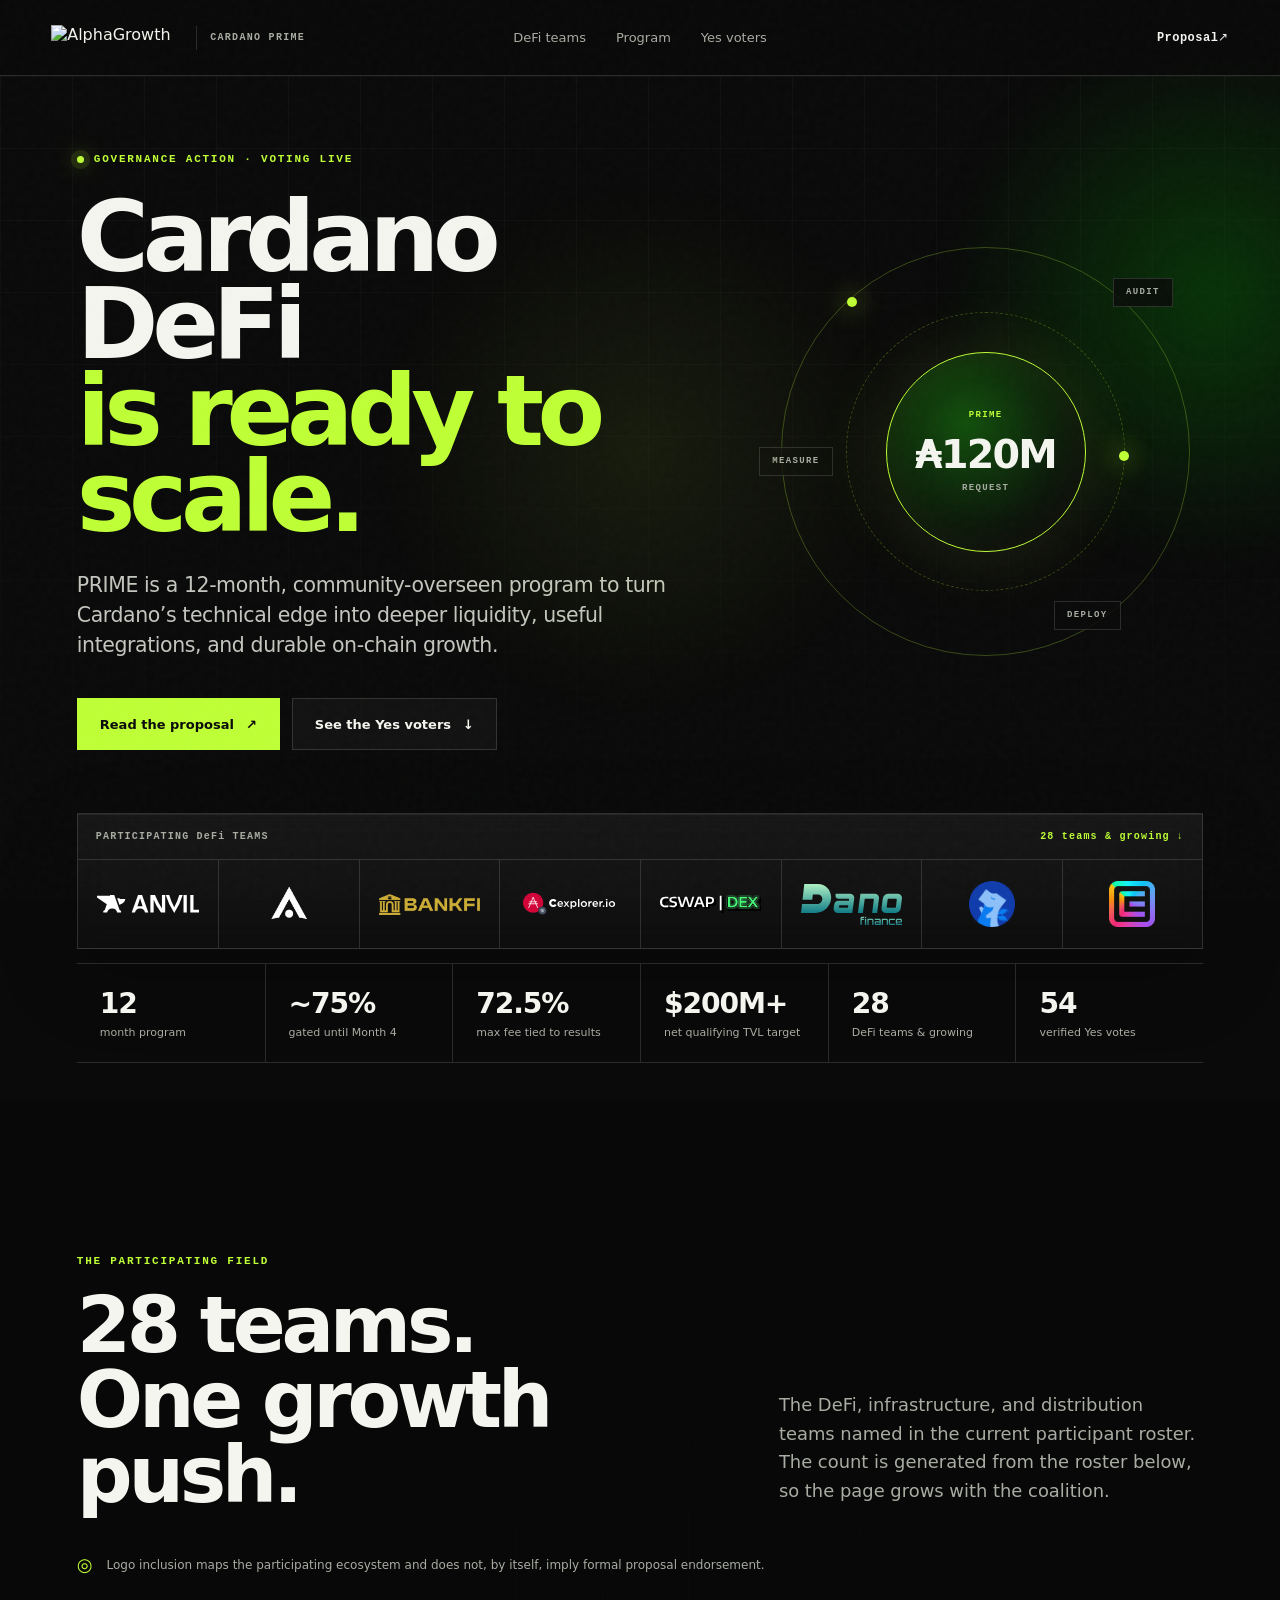
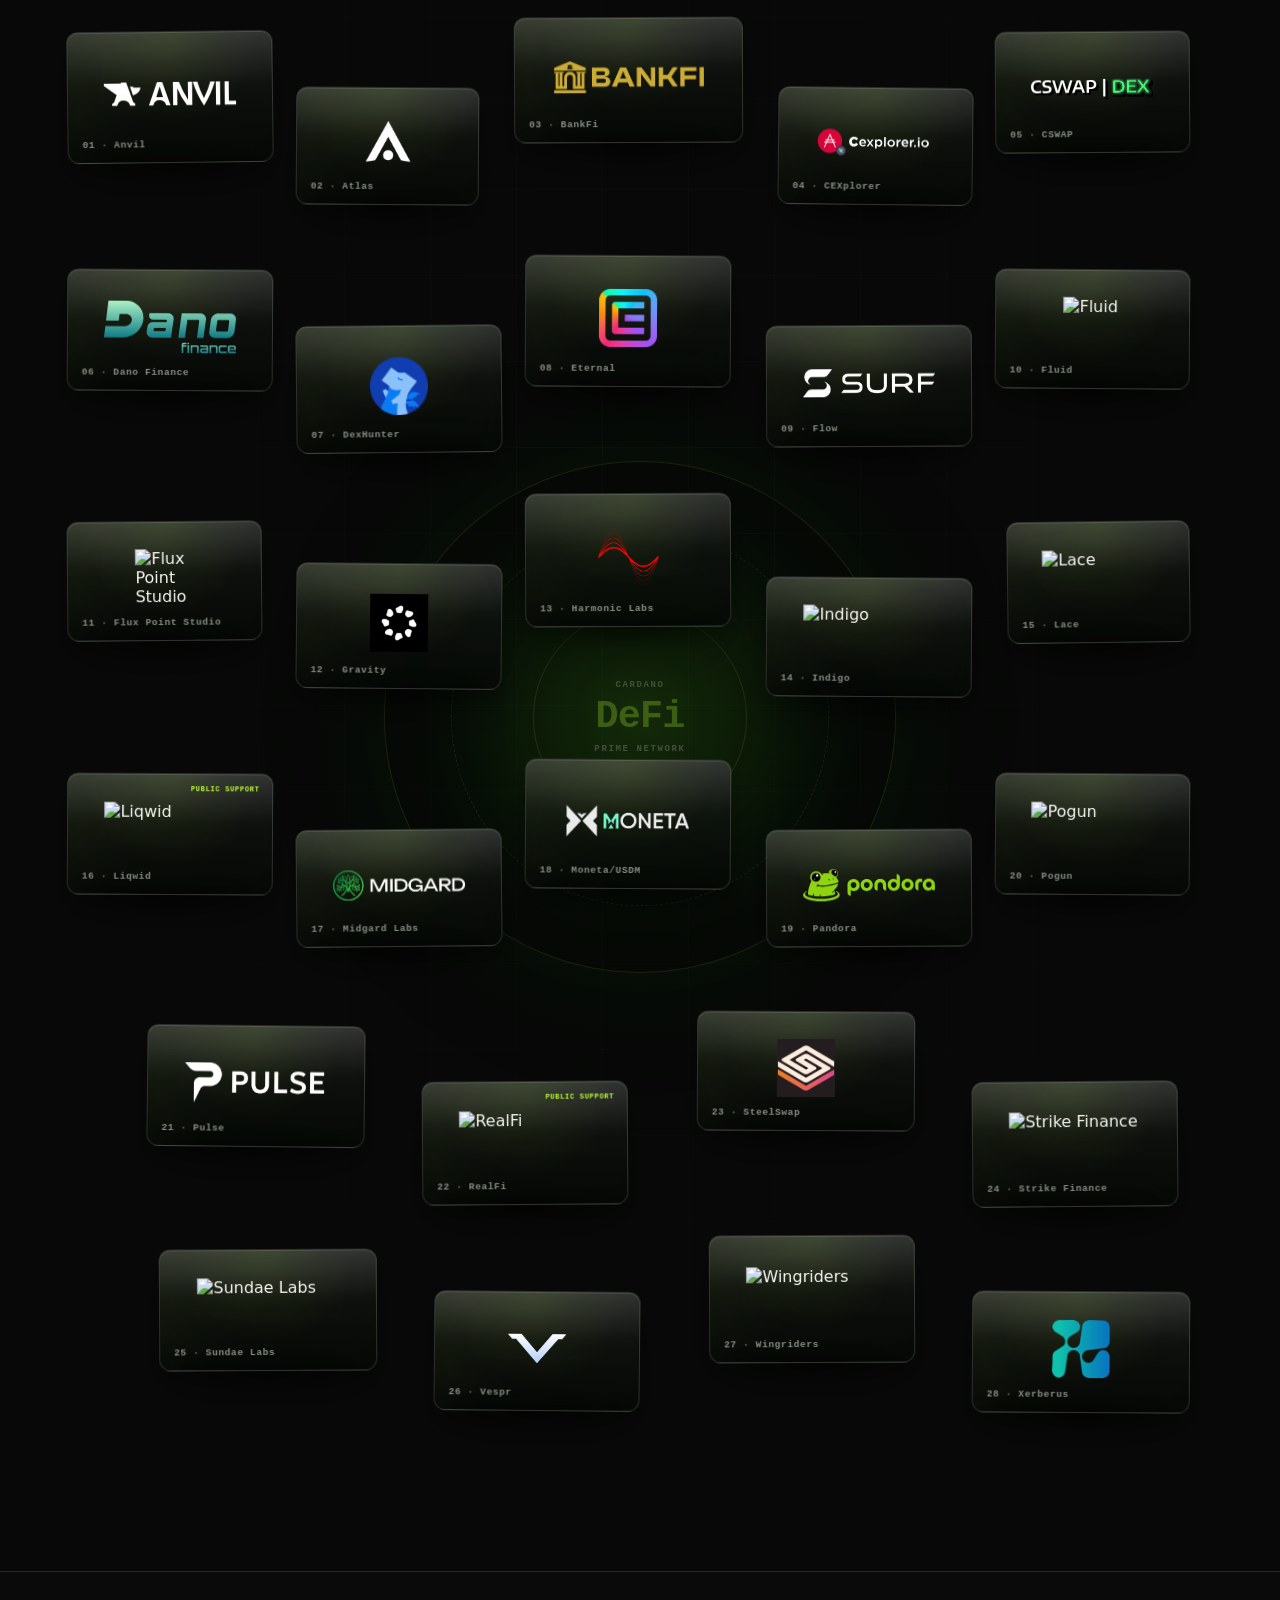
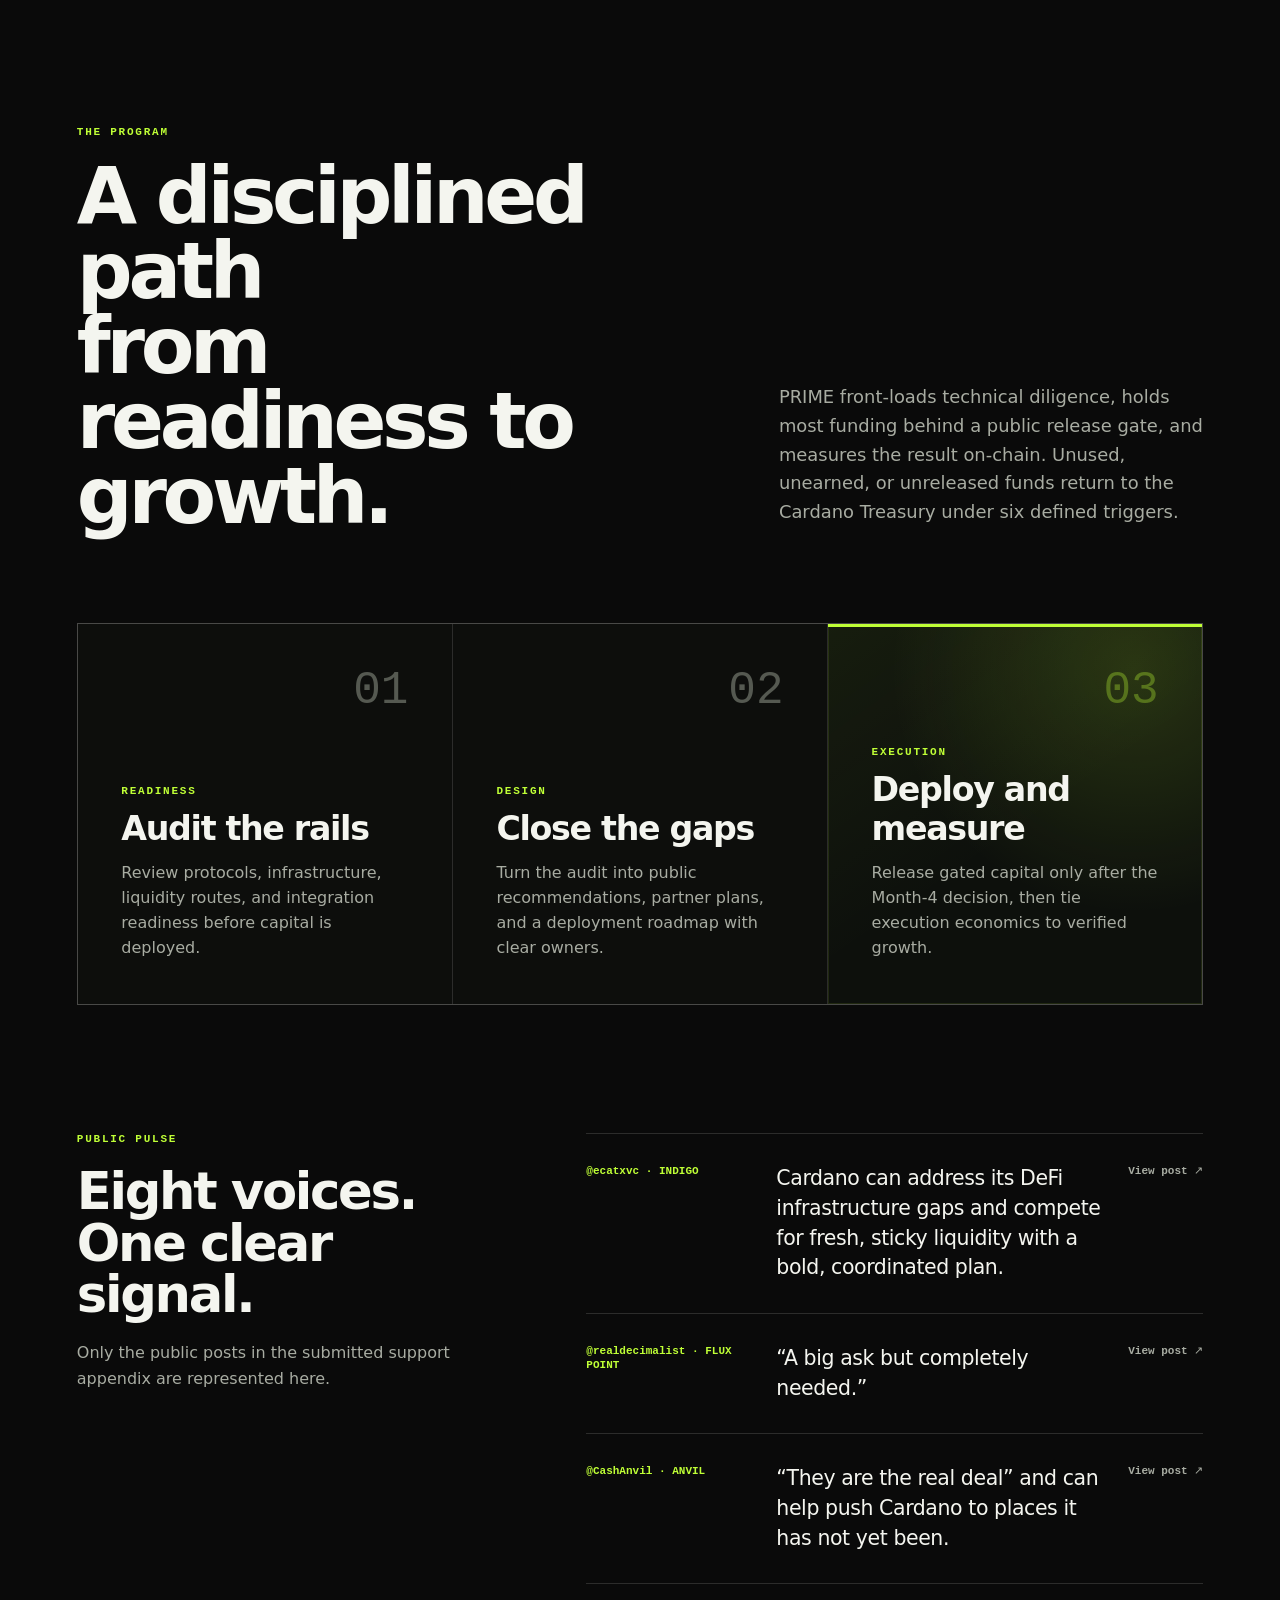
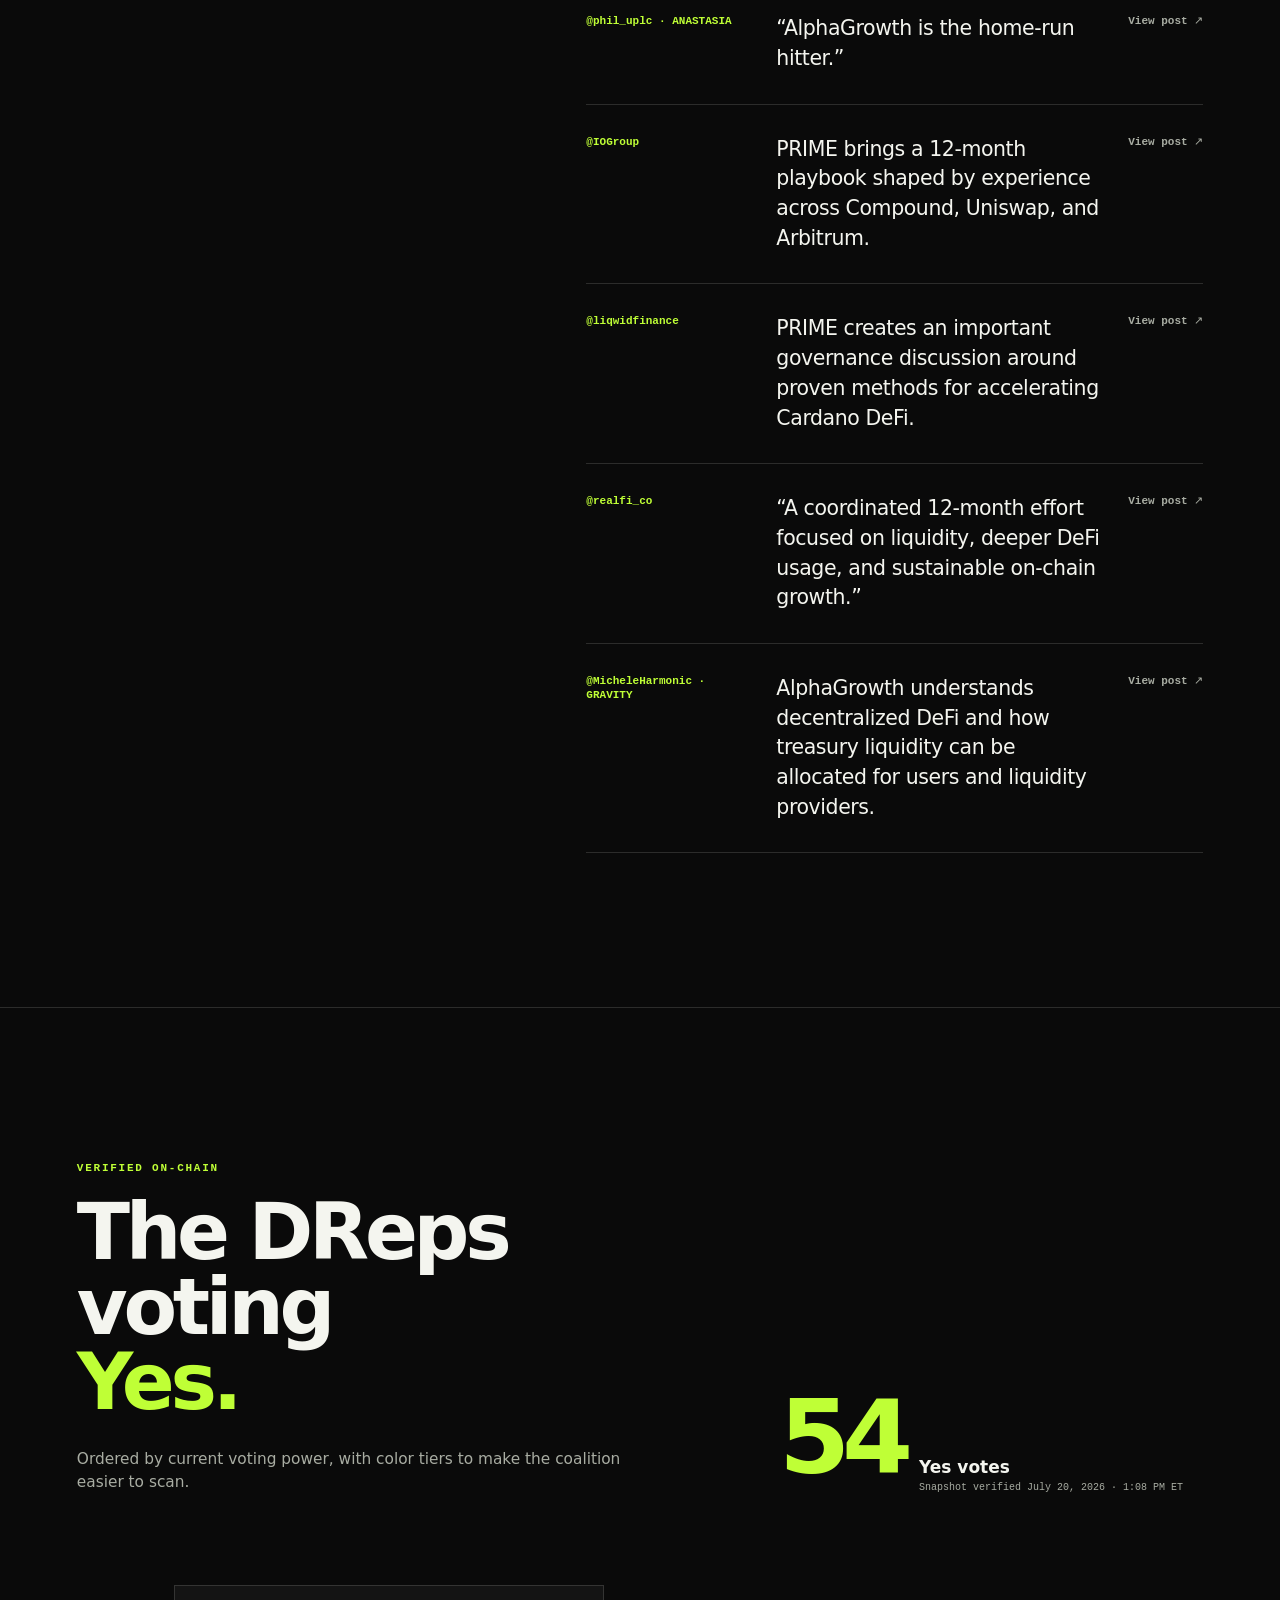
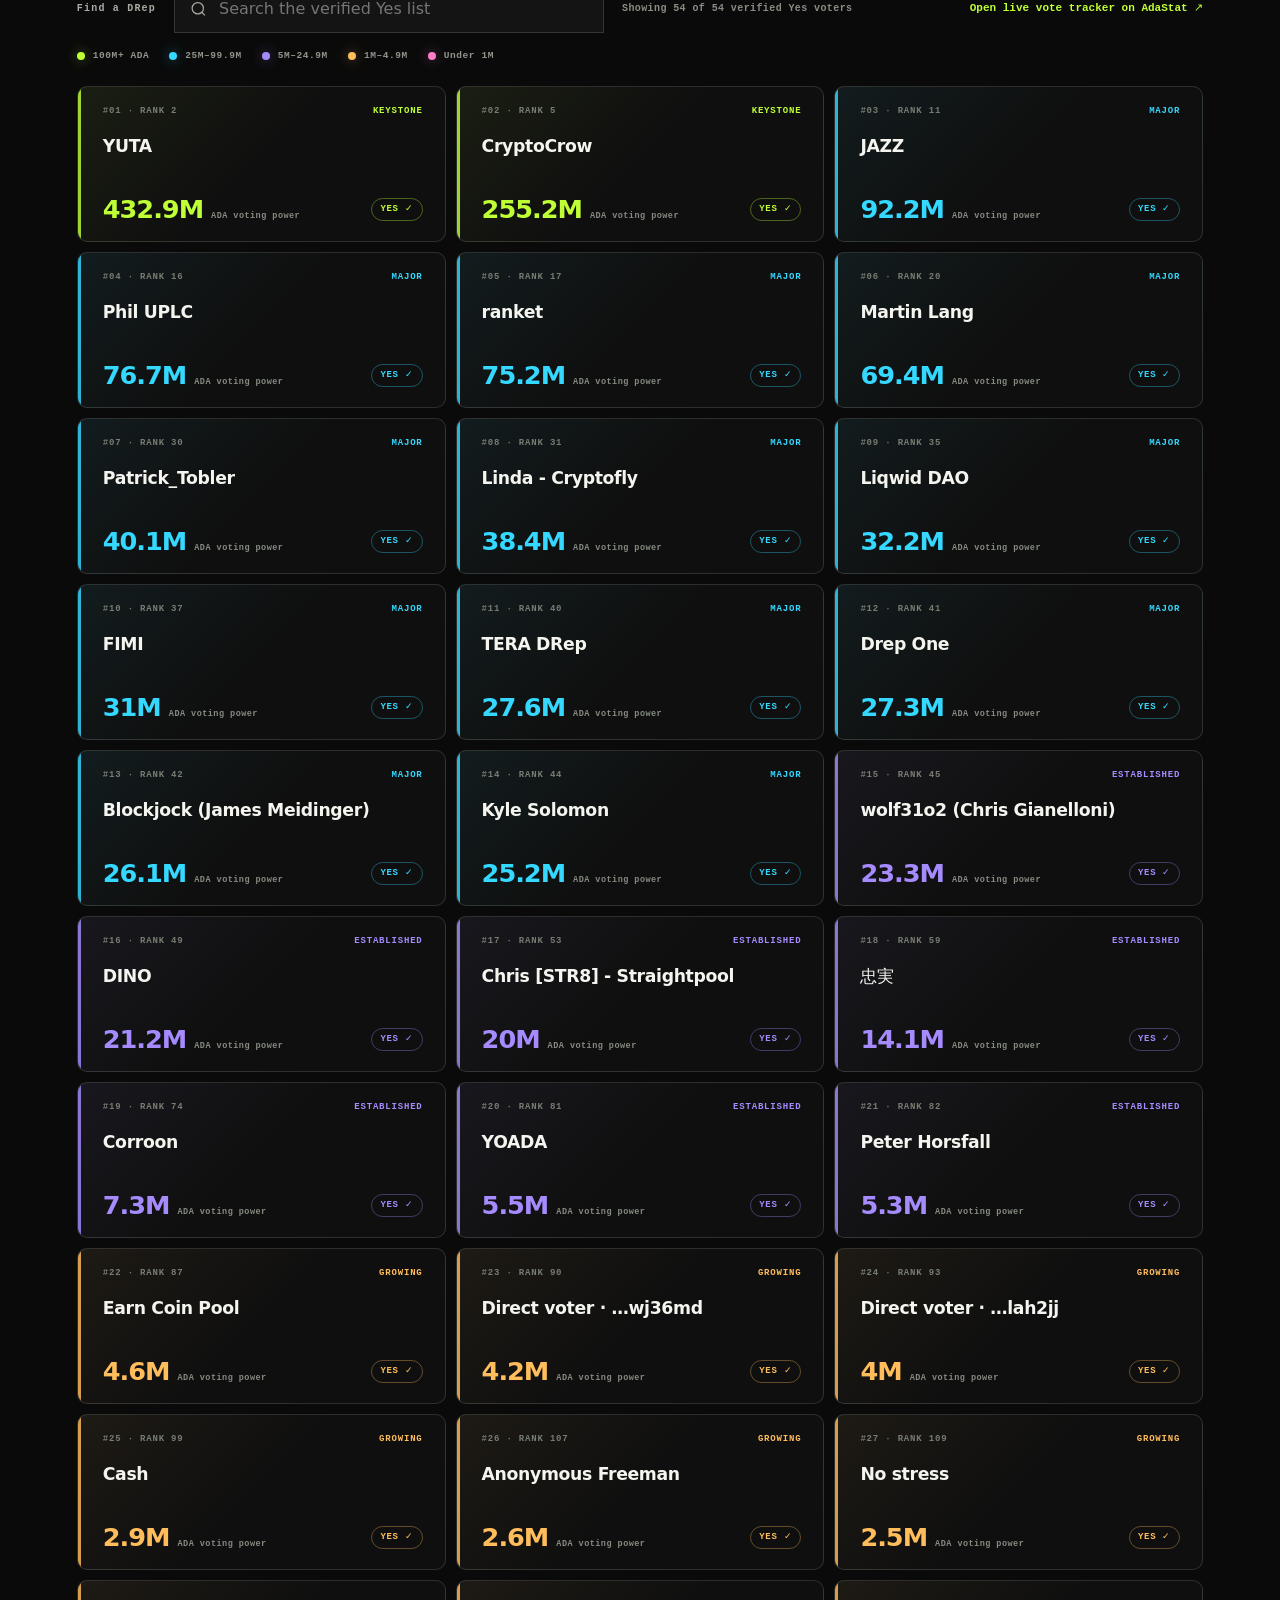
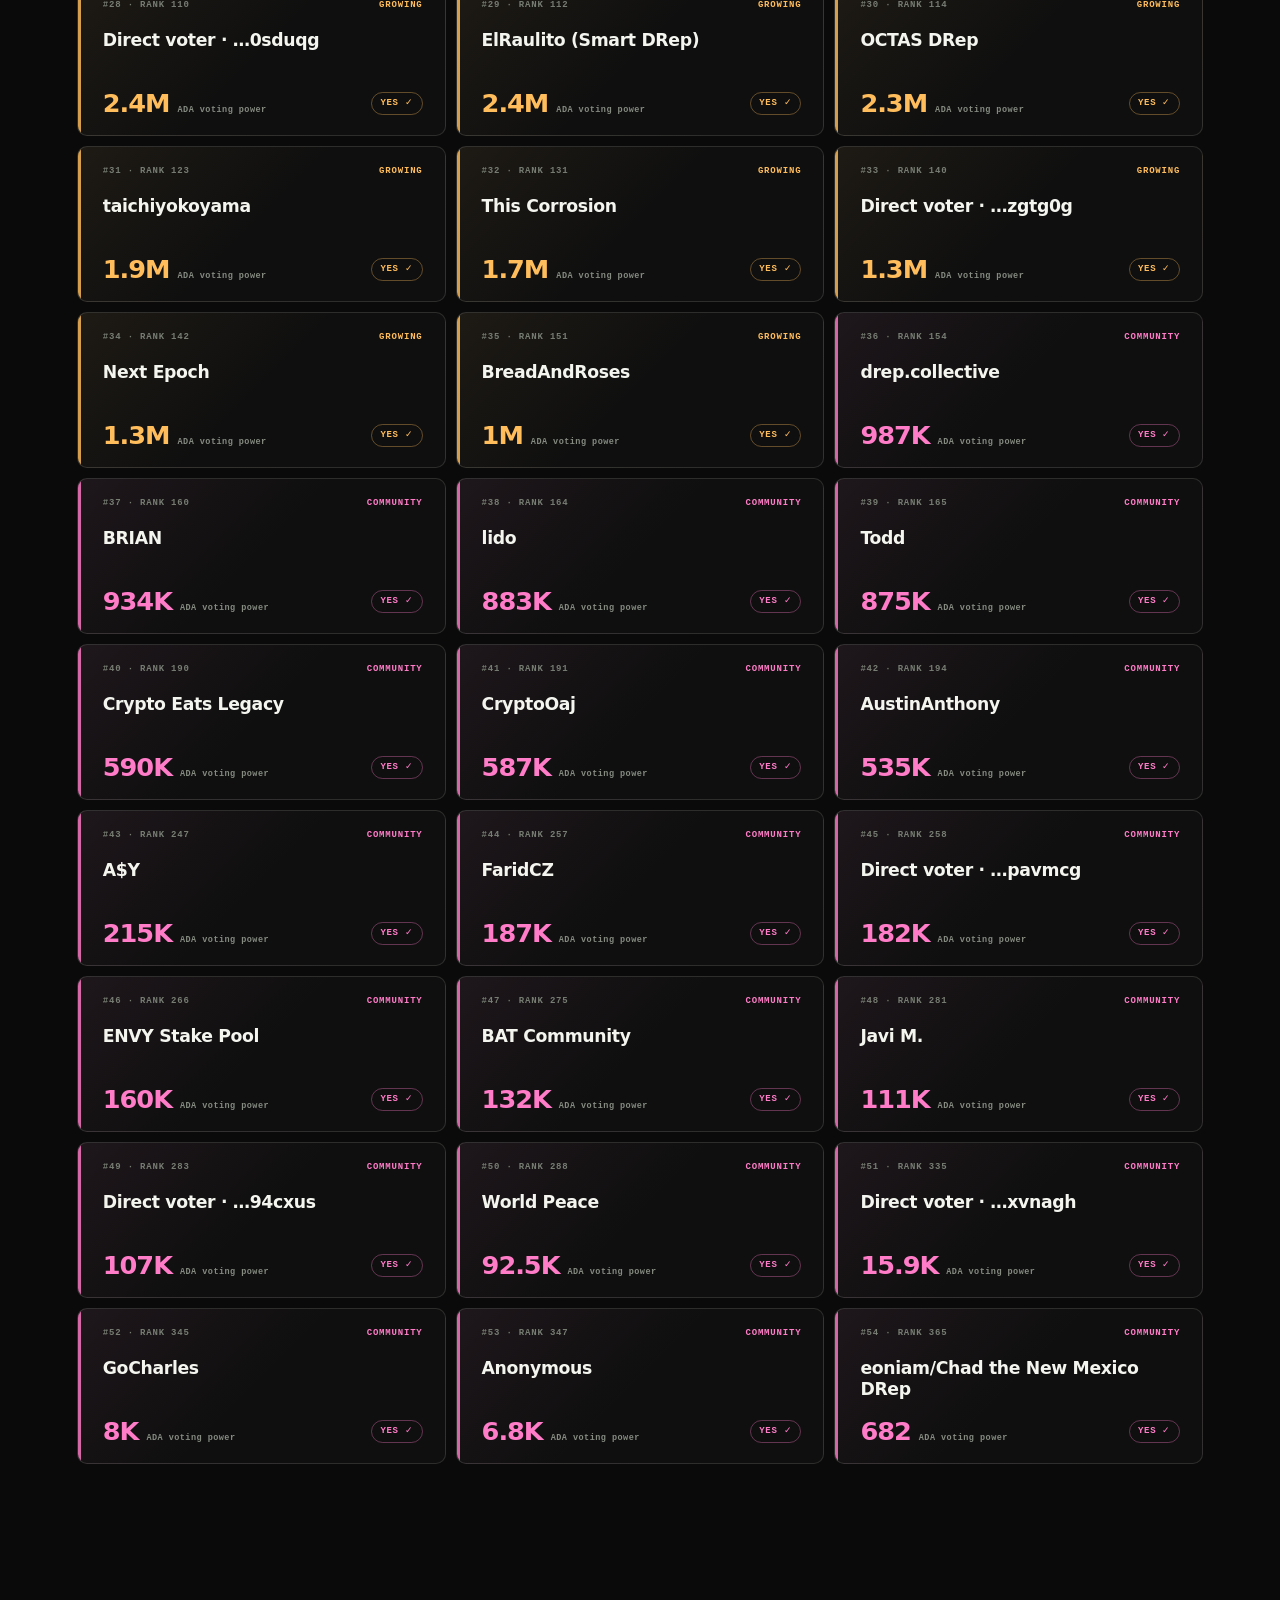
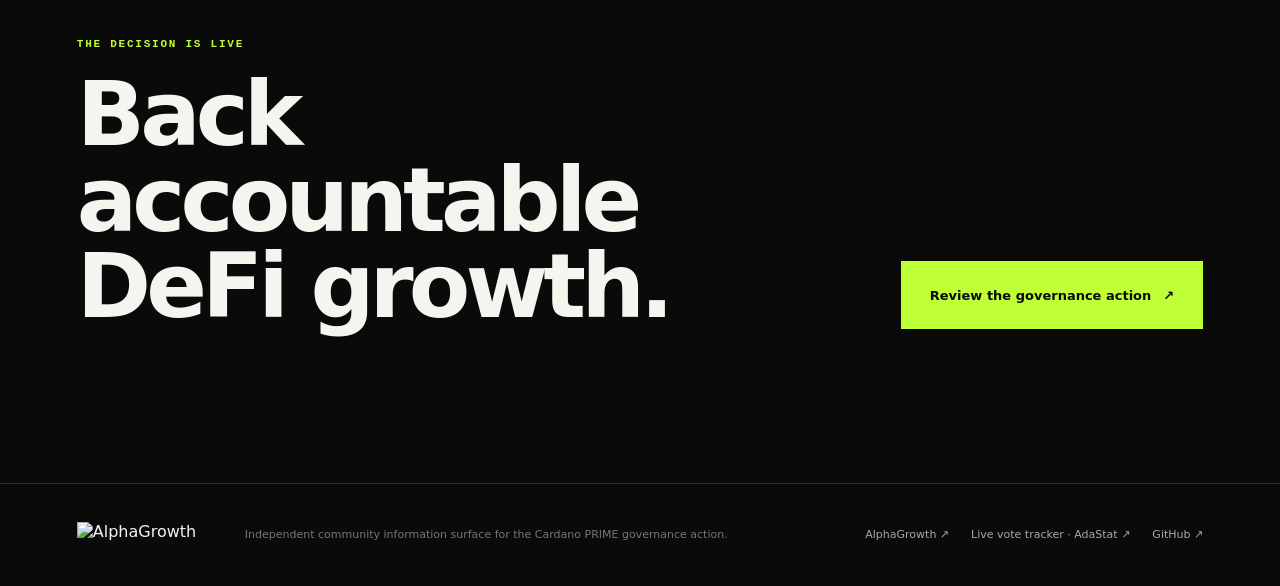
==== index.html @ 9b8a2f21 "Point live vote links to public AdaStat tracker" ====
<!doctype html>
<html lang="en">
  <head>
    <meta charset="UTF-8" />
    <meta name="viewport" content="width=device-width, initial-scale=1.0" />
    <meta name="theme-color" content="#0a0a0a" />
    <meta
      name="description"
      content="AlphaGrowth Cardano PRIME: a 12-month, community-overseen program for sustainable DeFi growth on Cardano."
    />
    <meta property="og:title" content="AlphaGrowth × Cardano PRIME" />
    <meta
      property="og:description"
      content="The proposal, the Cardano DeFi landscape, and every verified DRep Yes vote in one place."
    />
    <meta property="og:type" content="website" />
    <link rel="icon" href="assets/brand/alphagrowth-logo.svg" type="image/svg+xml" />
    <link rel="stylesheet" href="styles.css" />
    <title>AlphaGrowth × Cardano PRIME</title>
  </head>
  <body>
    <a class="skip-link" href="#main">Skip to content</a>
    <div class="noise" aria-hidden="true"></div>
    <div class="cursor-halo" aria-hidden="true"></div>
    <div class="cursor-dot" aria-hidden="true"></div>

    <header class="site-header">
      <a class="brand" href="#top" aria-label="AlphaGrowth Cardano PRIME home">
        <img src="assets/brand/alphagrowth-logo.svg" alt="AlphaGrowth" />
        <span class="brand-divider" aria-hidden="true"></span>
        <span class="brand-program">CARDANO PRIME</span>
      </a>
      <nav aria-label="Primary navigation">
        <a href="#ecosystem">DeFi teams</a>
        <a href="#program">Program</a>
        <a href="#supporters">Yes voters</a>
      </nav>
      <a
        class="header-action"
        href="https://app.cgov.io/governance/529dccaadaa000746c22f1682574cb3f436eeba4d19710b90791a54226dc96d7%3A0"
        target="_blank"
        rel="noreferrer"
      >Proposal <span aria-hidden="true">↗</span></a>
    </header>

    <main id="main">
      <section class="hero" id="top">
        <div class="hero-grid" aria-hidden="true"></div>
        <div class="hero-copy reveal">
          <div class="eyebrow"><span class="live-dot"></span> GOVERNANCE ACTION · VOTING LIVE</div>
          <h1>Cardano DeFi<br /><span>is ready to scale.</span></h1>
          <p class="hero-lede">
            PRIME is a 12-month, community-overseen program to turn Cardano’s technical edge into deeper liquidity,
            useful integrations, and durable on-chain growth.
          </p>
          <div class="hero-actions">
            <a
              class="button button-primary"
              href="https://app.cgov.io/governance/529dccaadaa000746c22f1682574cb3f436eeba4d19710b90791a54226dc96d7%3A0"
              target="_blank"
              rel="noreferrer"
            >Read the proposal <span aria-hidden="true">↗</span></a>
            <a class="button button-ghost" href="#supporters">See the Yes voters <span aria-hidden="true">↓</span></a>
          </div>
        </div>

        <div class="hero-orbit" aria-hidden="true">
          <div class="orbit orbit-one"></div>
          <div class="orbit orbit-two"></div>
          <div class="orbit-core">
            <span>PRIME</span>
            <strong>₳120M</strong>
            <small>REQUEST</small>
          </div>
          <div class="orbit-tag tag-one">AUDIT</div>
          <div class="orbit-tag tag-two">DEPLOY</div>
          <div class="orbit-tag tag-three">MEASURE</div>
        </div>

        <div class="hero-team-rail reveal" aria-label="Participating Cardano DeFi teams">
          <div class="hero-team-rail__heading">
            <span>PARTICIPATING DeFi TEAMS</span>
            <a href="#ecosystem"><strong id="heroTeamCount">27</strong> teams &amp; growing <span aria-hidden="true">↓</span></a>
          </div>
          <div class="hero-team-rail__logos" id="heroTeamRail"></div>
        </div>

        <div class="metric-strip reveal" aria-label="Proposal key figures">
          <div><strong>12</strong><span>month program</span></div>
          <div><strong>~75%</strong><span>gated until Month 4</span></div>
          <div><strong>72.5%</strong><span>max fee tied to results</span></div>
          <div><strong>$200M+</strong><span>net qualifying TVL target</span></div>
          <div><strong id="heroTeamMetric">27</strong><span>DeFi teams &amp; growing</span></div>
          <div><strong id="heroYesCount">54</strong><span>verified Yes votes</span></div>
        </div>
      </section>

      <section class="ecosystem" id="ecosystem">
        <div class="section-shell">
          <div class="section-intro reveal">
            <div>
              <p class="kicker">THE PARTICIPATING FIELD</p>
              <h2><span id="ecosystemTeamCount">27</span> teams.<br />One growth push.</h2>
            </div>
            <p>
              The DeFi, infrastructure, and distribution teams named in the current participant roster. The count is
              generated from the roster below, so the page grows with the coalition.
            </p>
          </div>
          <div class="ecosystem-note reveal">
            <span aria-hidden="true">◎</span>
            <p>Logo inclusion maps the participating ecosystem and does not, by itself, imply formal proposal endorsement.</p>
          </div>
          <div class="logo-field" id="logoField" aria-label="Participating Cardano DeFi teams"></div>
        </div>
      </section>

      <section class="program section-shell" id="program">
        <div class="section-intro reveal">
          <div>
            <p class="kicker">THE PROGRAM</p>
            <h2>A disciplined path<br />from readiness to growth.</h2>
          </div>
          <p>
            PRIME front-loads technical diligence, holds most funding behind a public release gate, and measures the
            result on-chain. Unused, unearned, or unreleased funds return to the Cardano Treasury under six defined triggers.
          </p>
        </div>

        <div class="phase-grid">
          <article class="phase-card reveal">
            <span class="phase-number">01</span>
            <div>
              <p class="phase-label">READINESS</p>
              <h3>Audit the rails</h3>
              <p>Review protocols, infrastructure, liquidity routes, and integration readiness before capital is deployed.</p>
            </div>
          </article>
          <article class="phase-card reveal">
            <span class="phase-number">02</span>
            <div>
              <p class="phase-label">DESIGN</p>
              <h3>Close the gaps</h3>
              <p>Turn the audit into public recommendations, partner plans, and a deployment roadmap with clear owners.</p>
            </div>
          </article>
          <article class="phase-card phase-card-accent reveal">
            <span class="phase-number">03</span>
            <div>
              <p class="phase-label">EXECUTION</p>
              <h3>Deploy and measure</h3>
              <p>Release gated capital only after the Month-4 decision, then tie execution economics to verified growth.</p>
            </div>
          </article>
        </div>

        <div class="public-pulse reveal">
          <div class="pulse-heading">
            <p class="kicker">PUBLIC PULSE</p>
            <h3>Eight voices.<br />One clear signal.</h3>
            <p>Only the public posts in the submitted support appendix are represented here.</p>
          </div>
          <div class="pulse-list">
            <a href="https://x.com/ecatxvc/status/2076722011754377501" target="_blank" rel="noreferrer">
              <span class="pulse-account">@ecatxvc · INDIGO</span>
              <p>Cardano can address its DeFi infrastructure gaps and compete for fresh, sticky liquidity with a bold, coordinated plan.</p>
              <span class="pulse-link">View post ↗</span>
            </a>
            <a href="https://x.com/realdecimalist/status/2075360913784492316" target="_blank" rel="noreferrer">
              <span class="pulse-account">@realdecimalist · FLUX POINT</span>
              <p>“A big ask but completely needed.”</p>
              <span class="pulse-link">View post ↗</span>
            </a>
            <a href="https://x.com/CashAnvil/status/2075288327461228995" target="_blank" rel="noreferrer">
              <span class="pulse-account">@CashAnvil · ANVIL</span>
              <p>“They are the real deal” and can help push Cardano to places it has not yet been.</p>
              <span class="pulse-link">View post ↗</span>
            </a>
            <a href="https://x.com/phil_uplc/status/2068021257434542489" target="_blank" rel="noreferrer">
              <span class="pulse-account">@phil_uplc · ANASTASIA</span>
              <p>“AlphaGrowth is the home-run hitter.”</p>
              <span class="pulse-link">View post ↗</span>
            </a>
            <a href="https://x.com/IOGroup/status/2069329298985537838" target="_blank" rel="noreferrer">
              <span class="pulse-account">@IOGroup</span>
              <p>PRIME brings a 12-month playbook shaped by experience across Compound, Uniswap, and Arbitrum.</p>
              <span class="pulse-link">View post ↗</span>
            </a>
            <a href="https://x.com/liqwidfinance/status/2078203030390874165" target="_blank" rel="noreferrer">
              <span class="pulse-account">@liqwidfinance</span>
              <p>PRIME creates an important governance discussion around proven methods for accelerating Cardano DeFi.</p>
              <span class="pulse-link">View post ↗</span>
            </a>
            <a href="https://x.com/realfi_co/status/2079130776998715847" target="_blank" rel="noreferrer">
              <span class="pulse-account">@realfi_co</span>
              <p>“A coordinated 12-month effort focused on liquidity, deeper DeFi usage, and sustainable on-chain growth.”</p>
              <span class="pulse-link">View post ↗</span>
            </a>
            <a href="https://x.com/MicheleHarmonic/status/2075309296166818019" target="_blank" rel="noreferrer">
              <span class="pulse-account">@MicheleHarmonic · GRAVITY</span>
              <p>AlphaGrowth understands decentralized DeFi and how treasury liquidity can be allocated for users and liquidity providers.</p>
              <span class="pulse-link">View post ↗</span>
            </a>
          </div>
        </div>
      </section>

      <section class="supporters section-shell" id="supporters">
        <div class="section-intro reveal">
          <div>
            <p class="kicker">VERIFIED ON-CHAIN</p>
            <h2>The DReps voting<br /><em>Yes.</em></h2>
            <p class="supporters-deck">Ordered by current voting power, with color tiers to make the coalition easier to scan.</p>
          </div>
          <div class="vote-summary">
            <strong id="supporterCount">54</strong>
            <span>Yes votes</span>
            <small>Snapshot verified July 20, 2026 · 1:08 PM ET</small>
          </div>
        </div>

        <div class="supporter-tools reveal">
          <label for="drepSearch">Find a DRep</label>
          <div class="search-wrap">
            <svg viewBox="0 0 24 24" aria-hidden="true"><path d="m21 21-4.35-4.35m2.35-5.65a8 8 0 1 1-16 0 8 8 0 0 1 16 0Z" /></svg>
            <input id="drepSearch" type="search" autocomplete="off" placeholder="Search the verified Yes list" />
          </div>
          <span class="results-count" id="drepResultCount" aria-live="polite">Showing 54 of 54 verified Yes voters</span>
          <a
            href="https://adastat.net/governances/529dccaadaa000746c22f1682574cb3f436eeba4d19710b90791a54226dc96d700"
            target="_blank"
            rel="noreferrer"
          >Open live vote tracker on AdaStat ↗</a>
        </div>

        <div class="power-legend reveal" aria-label="Voting power color tiers">
          <span><i data-tier="keystone"></i>100M+ ADA</span>
          <span><i data-tier="major"></i>25M–99.9M</span>
          <span><i data-tier="established"></i>5M–24.9M</span>
          <span><i data-tier="growing"></i>1M–4.9M</span>
          <span><i data-tier="community"></i>Under 1M</span>
        </div>

        <div class="drep-grid" id="drepGrid"></div>
        <p class="empty-state" id="emptyState" hidden>No verified Yes voter matches that search.</p>
      </section>

      <section class="closing section-shell reveal">
        <div>
          <p class="kicker">THE DECISION IS LIVE</p>
          <h2>Back accountable<br />DeFi growth.</h2>
        </div>
        <a
          class="button button-primary button-large"
          href="https://app.cgov.io/governance/529dccaadaa000746c22f1682574cb3f436eeba4d19710b90791a54226dc96d7%3A0"
          target="_blank"
          rel="noreferrer"
        >Review the governance action <span aria-hidden="true">↗</span></a>
      </section>
    </main>

    <footer class="site-footer">
      <a class="footer-brand" href="#top">
        <img src="assets/brand/alphagrowth-logo.svg" alt="AlphaGrowth" />
      </a>
      <p>Independent community information surface for the Cardano PRIME governance action.</p>
      <div>
        <a href="https://alphagrowth.io/" target="_blank" rel="noreferrer">AlphaGrowth ↗</a>
        <a
          href="https://adastat.net/governances/529dccaadaa000746c22f1682574cb3f436eeba4d19710b90791a54226dc96d700"
          target="_blank"
          rel="noreferrer"
        >Live vote tracker · AdaStat ↗</a>
        <a href="https://github.com/davedio/alphagrowth-cardano-prime" target="_blank" rel="noreferrer">GitHub ↗</a>
      </div>
    </footer>

    <script src="script.js" defer></script>
  </body>
</html>
---- styles.css ----
:root {
  --green: #bfff36;
  --ground: #075707;
  --black: #0a0a0a;
  --ink: #f4f5ef;
  --muted: #a8aca2;
  --line: rgba(244, 245, 239, 0.14);
  --panel: rgba(255, 255, 255, 0.045);
  --cursor-x: 50vw;
  --cursor-y: 50vh;
  color-scheme: dark;
  font-family: Inter, ui-sans-serif, system-ui, -apple-system, BlinkMacSystemFont, "Segoe UI", sans-serif;
  font-synthesis: none;
}

@property --float-y {
  syntax: "<length>";
  inherits: false;
  initial-value: 0px;
}

@property --float-r {
  syntax: "<angle>";
  inherits: false;
  initial-value: 0deg;
}

* { box-sizing: border-box; }
html { scroll-behavior: smooth; background: var(--black); }
body { margin: 0; color: var(--ink); background: var(--black); overflow-x: hidden; }
body::before {
  content: "";
  position: fixed;
  inset: 0;
  pointer-events: none;
  z-index: 20;
  background: radial-gradient(520px circle at var(--cursor-x) var(--cursor-y), rgba(191, 255, 54, 0.075), transparent 52%);
}
a { color: inherit; text-decoration: none; }
button, input { font: inherit; }
img { display: block; max-width: 100%; }
::selection { color: var(--black); background: var(--green); }

.skip-link {
  position: fixed;
  top: 10px;
  left: 10px;
  z-index: 100;
  padding: 10px 14px;
  color: var(--black);
  background: var(--green);
  transform: translateY(-150%);
}
.skip-link:focus { transform: translateY(0); }

.noise {
  position: fixed;
  inset: 0;
  z-index: 50;
  opacity: 0.025;
  pointer-events: none;
  background-image: url("data:image/svg+xml,%3Csvg viewBox='0 0 160 160' xmlns='http://www.w3.org/2000/svg'%3E%3Cfilter id='n'%3E%3CfeTurbulence type='fractalNoise' baseFrequency='.9' numOctaves='2' stitchTiles='stitch'/%3E%3C/filter%3E%3Crect width='100%25' height='100%25' filter='url(%23n)' opacity='.9'/%3E%3C/svg%3E");
}

.cursor-halo, .cursor-dot {
  position: fixed;
  top: 0;
  left: 0;
  z-index: 60;
  pointer-events: none;
  border-radius: 999px;
  opacity: 0;
  will-change: transform;
}
.cursor-halo {
  width: 44px;
  height: 44px;
  margin: -22px 0 0 -22px;
  border: 1px solid rgba(191, 255, 54, 0.7);
  box-shadow: 0 0 34px rgba(191, 255, 54, .08), inset 0 0 22px rgba(191, 255, 54, .04);
  transition: width .24s cubic-bezier(.16,1,.3,1), height .24s cubic-bezier(.16,1,.3,1), margin .24s cubic-bezier(.16,1,.3,1), opacity .2s ease, background .22s ease, border-color .22s ease;
}
.cursor-halo::after {
  content: "";
  position: absolute;
  inset: 6px;
  border: 1px solid rgba(191, 255, 54, .18);
  border-radius: inherit;
}
.cursor-dot {
  width: 5px;
  height: 5px;
  margin: -2.5px 0 0 -2.5px;
  background: var(--green);
}
body.cursor-visible .cursor-halo, body.cursor-visible .cursor-dot { opacity: 1; }
body.cursor-link .cursor-halo { width: 58px; height: 58px; margin: -29px 0 0 -29px; border-color: rgba(191,255,54,.92); background: rgba(191,255,54,.07); }

.site-header {
  position: fixed;
  top: 0;
  left: 0;
  right: 0;
  z-index: 40;
  display: grid;
  grid-template-columns: 1fr auto 1fr;
  align-items: center;
  height: 76px;
  padding: 0 clamp(20px, 4vw, 64px);
  border-bottom: 1px solid var(--line);
  background: rgba(10, 10, 10, 0.78);
  backdrop-filter: blur(18px);
}
.brand { display: flex; align-items: center; gap: 13px; width: fit-content; }
.brand img { width: 132px; height: 25px; object-fit: contain; object-position: left center; }
.brand-divider { width: 1px; height: 24px; background: var(--line); }
.brand-program { font: 600 10px/1.1 ui-monospace, SFMono-Regular, Menlo, monospace; letter-spacing: .13em; color: var(--muted); }
.site-header nav { display: flex; gap: 30px; font-size: 13px; color: var(--muted); }
.site-header nav a, .header-action { transition: color .2s ease; }
.site-header nav a:hover, .site-header nav a:focus-visible, .header-action:hover, .header-action:focus-visible { color: var(--green); }
.header-action { justify-self: end; display: inline-flex; align-items: center; min-height: 44px; font: 600 12px/1 ui-monospace, SFMono-Regular, Menlo, monospace; letter-spacing: .04em; }

:where(a, button, input):focus-visible {
  outline: 2px solid var(--green);
  outline-offset: 4px;
}

.hero {
  position: relative;
  min-height: 100svh;
  padding: clamp(140px, 17vh, 190px) clamp(20px, 6vw, 92px) 38px;
  display: grid;
  grid-template-columns: minmax(0, 1.15fr) minmax(390px, .85fr);
  align-items: center;
  column-gap: clamp(40px, 8vw, 140px);
  overflow: hidden;
}
.hero-grid {
  position: absolute;
  inset: 76px 0 0;
  opacity: .22;
  background-image: linear-gradient(var(--line) 1px, transparent 1px), linear-gradient(90deg, var(--line) 1px, transparent 1px);
  background-size: 72px 72px;
  mask-image: linear-gradient(to bottom, black, transparent 86%);
}
.hero::after {
  content: "";
  position: absolute;
  width: 46vw;
  height: 46vw;
  min-width: 560px;
  min-height: 560px;
  right: -18vw;
  top: 0;
  border-radius: 50%;
  background: radial-gradient(circle, rgba(7,87,7,.55), transparent 64%);
  filter: blur(20px);
}
.hero-copy, .hero-orbit, .hero-team-rail, .metric-strip { position: relative; z-index: 2; }
.eyebrow, .kicker, .phase-label {
  font: 650 11px/1.2 ui-monospace, SFMono-Regular, Menlo, monospace;
  letter-spacing: .16em;
  color: var(--green);
}
.eyebrow { display: flex; align-items: center; gap: 10px; margin-bottom: 28px; }
.live-dot { width: 7px; height: 7px; border-radius: 50%; background: var(--green); box-shadow: 0 0 0 6px rgba(191,255,54,.1), 0 0 22px var(--green); }
h1, h2, h3, p { margin-top: 0; }
h1 {
  margin-bottom: 30px;
  max-width: 900px;
  font-size: clamp(58px, 7.7vw, 118px);
  font-weight: 580;
  line-height: .88;
  letter-spacing: -.065em;
}
h1 span { color: var(--green); }
.hero-lede { max-width: 690px; color: #c3c6be; font-size: clamp(18px, 1.6vw, 23px); line-height: 1.45; letter-spacing: -.02em; }
.hero-actions { display: flex; flex-wrap: wrap; gap: 12px; margin-top: 38px; }
.button {
  display: inline-flex;
  justify-content: center;
  align-items: center;
  gap: 12px;
  min-height: 52px;
  padding: 0 22px;
  border: 1px solid var(--line);
  font-size: 13px;
  font-weight: 700;
  transition: transform .2s ease, background .2s ease, border-color .2s ease;
}
.button:hover, .button:focus-visible { transform: translateY(-2px); }
.button-primary { color: var(--black); background: var(--green); border-color: var(--green); }
.button-primary:hover, .button-primary:focus-visible { background: #d1ff70; }
.button-ghost { background: rgba(255,255,255,.035); }
.button-ghost:hover, .button-ghost:focus-visible { border-color: var(--green); }

.hero-orbit {
  justify-self: center;
  width: min(34vw, 490px);
  aspect-ratio: 1;
  display: grid;
  place-items: center;
}
.orbit { position: absolute; border-radius: 50%; border: 1px solid rgba(191,255,54,.26); }
.orbit-one { inset: 3%; animation: spin 28s linear 18 both; }
.orbit-one::before, .orbit-two::after {
  content: ""; position: absolute; width: 10px; height: 10px; border-radius: 50%; background: var(--green); box-shadow: 0 0 26px var(--green);
}
.orbit-one::before { top: 12%; left: 16%; }
.orbit-two { inset: 18%; border-style: dashed; animation: spin 22s linear 20 reverse both; }
.orbit-two::after { right: -5px; top: 50%; }
.orbit-core {
  width: 46%;
  aspect-ratio: 1;
  display: flex;
  flex-direction: column;
  justify-content: center;
  align-items: center;
  border-radius: 50%;
  border: 1px solid var(--green);
  background: radial-gradient(circle at 40% 35%, #124f0c, #0a0a0a 74%);
  box-shadow: 0 0 80px rgba(191,255,54,.12), inset 0 0 40px rgba(191,255,54,.07);
}
.orbit-core span, .orbit-core small, .orbit-tag { font: 700 9px/1 ui-monospace, SFMono-Regular, Menlo, monospace; letter-spacing: .15em; }
.orbit-core span { color: var(--green); margin-bottom: 11px; }
.orbit-core strong { font-size: clamp(24px, 3.1vw, 46px); letter-spacing: -.045em; }
.orbit-core small { color: var(--muted); margin-top: 7px; }
.orbit-tag { position: absolute; padding: 9px 12px; border: 1px solid var(--line); color: var(--muted); background: rgba(10,10,10,.8); }
.tag-one { top: 10%; right: 7%; }
.tag-two { bottom: 9%; right: 19%; }
.tag-three { left: -2%; top: 49%; }
@keyframes spin { to { transform: rotate(360deg); } }

.hero-team-rail {
  grid-column: 1 / -1;
  margin-top: clamp(54px, 7vh, 86px);
  border: 1px solid rgba(244,245,239,.14);
  background: linear-gradient(180deg, rgba(255,255,255,.055), rgba(255,255,255,.018));
  box-shadow: 0 26px 80px rgba(0,0,0,.24), inset 0 1px 0 rgba(255,255,255,.07);
  backdrop-filter: blur(15px);
}
.hero-team-rail__heading {
  min-height: 46px;
  padding: 0 18px;
  display: flex;
  justify-content: space-between;
  align-items: center;
  gap: 20px;
  border-bottom: 1px solid var(--line);
  color: var(--muted);
  font: 650 10px/1 ui-monospace, SFMono-Regular, Menlo, monospace;
  letter-spacing: .12em;
}
.hero-team-rail__heading a { color: var(--green); transition: color .2s ease; }
.hero-team-rail__heading a:hover, .hero-team-rail__heading a:focus-visible { color: #d8ff83; }
.hero-team-rail__logos { display: grid; grid-template-columns: repeat(8, minmax(0, 1fr)); }
.hero-team-rail__logos a {
  min-width: 0;
  height: 88px;
  padding: 20px clamp(12px, 1.5vw, 24px);
  display: grid;
  place-items: center;
  border-left: 1px solid var(--line);
  transition: background .22s ease, box-shadow .22s ease;
}
.hero-team-rail__logos a:first-child { border-left: 0; }
.hero-team-rail__logos a:hover, .hero-team-rail__logos a:focus-visible { background: rgba(191,255,54,.055); box-shadow: inset 0 -2px 0 var(--green); }
.hero-team-rail__logos img { width: min(100%, 145px); height: 46px; object-fit: contain; filter: saturate(.9); transition: transform .25s cubic-bezier(.16,1,.3,1), filter .2s ease; }
.hero-team-rail__logos a:hover img, .hero-team-rail__logos a:focus-visible img { transform: translateY(-2px) scale(1.04); filter: none; }

.metric-strip {
  grid-column: 1 / -1;
  display: grid;
  grid-template-columns: repeat(6, 1fr);
  margin-top: 14px;
  border-top: 1px solid var(--line);
  border-bottom: 1px solid var(--line);
}
.metric-strip div { display: flex; flex-direction: column; gap: 6px; padding: 23px clamp(10px, 1.8vw, 28px); border-left: 1px solid var(--line); }
.metric-strip div:first-child { border-left: 0; }
.metric-strip strong { font-size: clamp(21px, 2.2vw, 33px); letter-spacing: -.04em; }
.metric-strip span { color: var(--muted); font-size: 11px; }

.section-shell { width: min(100%, 1480px); margin: 0 auto; padding: clamp(100px, 12vw, 180px) clamp(20px, 6vw, 92px); }
.section-shell, .ecosystem { scroll-margin-top: 76px; }
.section-intro { display: grid; grid-template-columns: 1.15fr .85fr; gap: clamp(40px, 10vw, 160px); align-items: end; margin-bottom: clamp(50px, 7vw, 94px); }
.kicker { margin-bottom: 20px; }
.section-intro h2, .closing h2 { margin-bottom: 0; font-size: clamp(44px, 6.1vw, 88px); line-height: .96; letter-spacing: -.055em; font-weight: 560; }
.section-intro > p { max-width: 610px; margin: 0 0 7px; color: var(--muted); font-size: clamp(16px, 1.4vw, 20px); line-height: 1.6; }

.program { border-bottom: 1px solid var(--line); }
.phase-grid { display: grid; grid-template-columns: repeat(3, 1fr); gap: 1px; background: var(--line); border: 1px solid var(--line); }
.phase-card { min-height: 380px; padding: clamp(28px, 3.4vw, 50px); display: flex; flex-direction: column; justify-content: space-between; background: #0d0e0c; }
.phase-card-accent {
  position: relative;
  color: var(--ink);
  background:
    radial-gradient(420px circle at 82% 12%, rgba(191,255,54,.15), transparent 58%),
    linear-gradient(145deg, rgba(191,255,54,.055), transparent 54%),
    #0d100c;
  box-shadow: inset 0 3px 0 var(--green), inset 0 0 0 1px rgba(191,255,54,.1);
}
.phase-number { align-self: flex-end; font: 500 46px/1 ui-monospace, SFMono-Regular, Menlo, monospace; color: #555951; }
.phase-card-accent .phase-number { color: rgba(191,255,54,.32); }
.phase-card-accent .phase-label { color: var(--green); }
.phase-card h3 { margin-bottom: 13px; font-size: clamp(26px, 2.6vw, 38px); letter-spacing: -.04em; }
.phase-card p:last-child { max-width: 390px; margin-bottom: 0; color: var(--muted); line-height: 1.55; }
.phase-card-accent p:last-child { color: var(--muted); }

.public-pulse { margin-top: clamp(88px, 10vw, 150px); display: grid; grid-template-columns: .78fr 1.22fr; gap: clamp(50px, 9vw, 140px); }
.pulse-heading { position: sticky; top: 120px; align-self: start; }
.pulse-heading h3 { max-width: 390px; margin-bottom: 20px; font-size: clamp(34px, 4vw, 56px); line-height: 1; letter-spacing: -.045em; }
.pulse-heading > p:last-child { color: var(--muted); line-height: 1.6; }
.pulse-list { border-top: 1px solid var(--line); }
.pulse-list a { display: grid; grid-template-columns: 168px 1fr auto; gap: 22px; padding: 30px 0; align-items: start; border-bottom: 1px solid var(--line); transition: color .2s ease, padding .2s ease; }
.pulse-list a:hover, .pulse-list a:focus-visible { color: var(--green); padding-left: 10px; }
.pulse-account, .pulse-link { font: 650 11px/1.3 ui-monospace, SFMono-Regular, Menlo, monospace; color: var(--green); }
.pulse-list p { margin: 0; font-size: clamp(17px, 1.6vw, 22px); line-height: 1.45; letter-spacing: -.02em; }
.pulse-link { color: var(--muted); white-space: nowrap; }

.ecosystem { position: relative; background: #070807; border-bottom: 1px solid var(--line); overflow: hidden; }
.ecosystem::before {
  content: "";
  position: absolute;
  inset: 0;
  pointer-events: none;
  background:
    radial-gradient(760px circle at 50% 54%, rgba(7,87,7,.2), transparent 61%),
    radial-gradient(920px ellipse at 50% 57%, rgba(191,255,54,.035), transparent 66%),
    linear-gradient(180deg, rgba(255,255,255,.012), transparent 28%, rgba(0,0,0,.18));
}
.ecosystem::after {
  content: "";
  position: absolute;
  inset: 0;
  pointer-events: none;
  background-image:
    linear-gradient(rgba(244,245,239,.025) 1px, transparent 1px),
    linear-gradient(90deg, rgba(244,245,239,.025) 1px, transparent 1px);
  background-size: 86px 86px;
  mask-image: radial-gradient(ellipse at center, black 10%, transparent 76%);
}
.ecosystem .section-shell { position: relative; z-index: 1; }
.ecosystem-note { display: flex; gap: 14px; align-items: center; width: fit-content; max-width: 770px; margin: -48px 0 42px; color: var(--muted); font-size: 12px; }
.ecosystem-note span { color: var(--green); font-size: 18px; }
.ecosystem-note p { margin: 0; }
.ecosystem-note strong { color: #d8dbd2; font-weight: 650; }
.logo-field {
  --field-cursor-x: 50%;
  --field-cursor-y: 50%;
  position: relative;
  min-height: 1400px;
  margin-inline: -10px;
  padding: 26px 10px;
  isolation: isolate;
  perspective: 1200px;
}
.logo-field::before {
  content: "";
  position: absolute;
  inset: 0;
  z-index: 0;
  pointer-events: none;
  opacity: .52;
  background:
    radial-gradient(260px circle at var(--field-cursor-x) var(--field-cursor-y), rgba(191,255,54,.16), transparent 72%),
    radial-gradient(540px circle at 50% 50%, rgba(7,87,7,.2), transparent 72%);
  transition: opacity .45s ease;
}
.logo-field[data-active="true"]::before { opacity: 1; }
.field-core {
  position: absolute;
  z-index: 0;
  left: 50%;
  top: 50%;
  width: min(40vw, 520px);
  aspect-ratio: 1;
  display: grid;
  place-items: center;
  border: 1px solid rgba(191,255,54,.1);
  border-radius: 50%;
  transform: translate(-50%, -50%);
  background: radial-gradient(circle, rgba(7,87,7,.14), transparent 68%);
  box-shadow: inset 0 0 100px rgba(0,0,0,.38), 0 0 120px rgba(7,87,7,.1);
}
.field-core::before, .field-core::after {
  content: "";
  position: absolute;
  border-radius: 50%;
  border: 1px dashed rgba(191,255,54,.1);
}
.field-core::before { inset: 13%; }
.field-core::after { inset: 29%; border-style: solid; }
.field-core__label {
  display: flex;
  flex-direction: column;
  align-items: center;
  gap: 8px;
  color: rgba(244,245,239,.22);
  font: 650 9px/1 ui-monospace, SFMono-Regular, Menlo, monospace;
  letter-spacing: .18em;
}
.field-core__label strong { color: rgba(191,255,54,.26); font-size: clamp(22px, 3vw, 40px); letter-spacing: -.02em; }
.team-card {
  --mag-x: 0px;
  --mag-y: 0px;
  --mag-z: 0px;
  --mag-r: 0deg;
  --mag-scale: 1;
  --mag-opacity: 1;
  --float-y: 0px;
  --float-r: 0deg;
  position: absolute;
  z-index: 2;
  left: calc(var(--x) * 1%);
  top: calc(var(--y) * 1%);
  width: clamp(148px, calc(var(--w) * 1%), 260px);
  height: calc(var(--h) * 1px);
  padding: 24px 22px 30px;
  display: flex;
  flex-direction: column;
  justify-content: center;
  align-items: center;
  gap: 14px;
  overflow: visible;
  border: 1px solid rgba(244,245,239,.14);
  border-radius: 12px;
  background:
    linear-gradient(180deg, rgba(255,255,255,.105), rgba(255,255,255,.018) 48%, rgba(0,0,0,.16)),
    linear-gradient(135deg, rgba(191,255,54,.055), transparent 50%),
    rgba(8,11,8,.82);
  box-shadow:
    0 28px 55px rgba(0,0,0,.28),
    0 10px 18px rgba(0,0,0,.22),
    inset 0 1px 0 rgba(255,255,255,.12),
    inset 0 -18px 34px rgba(0,0,0,.17);
  backdrop-filter: blur(14px);
  opacity: var(--mag-opacity);
  transform-origin: center;
  transform: translate3d(var(--mag-x), calc(var(--mag-y) + var(--float-y)), var(--mag-z)) rotate(calc(var(--base-r) + var(--float-r) + var(--mag-r))) scale(var(--mag-scale));
  transition: opacity .38s ease, border-color .22s ease, background .22s ease, box-shadow .28s ease, transform .58s cubic-bezier(.16,1,.3,1);
  animation: idle-float calc(var(--float-speed) * 1s) ease-in-out 16 both;
  animation-delay: var(--delay);
}
.logo-field[data-active="true"] .team-card { transition: opacity .18s ease, border-color .18s ease, background .18s ease, box-shadow .18s ease, transform 120ms cubic-bezier(.2,0,0,1); }
.logo-field[data-active="true"] .team-card { will-change: transform; }
.logo-field:not(.is-in-view) .team-card { animation-play-state: paused; }
.team-card::before {
  content: "";
  position: absolute;
  inset: 0;
  pointer-events: none;
  border-radius: inherit;
  background: linear-gradient(180deg, rgba(255,255,255,.11), transparent 40%), radial-gradient(120px circle at 50% 8%, rgba(191,255,54,.1), transparent 72%);
  opacity: .75;
}
.team-card::after {
  content: "";
  position: absolute;
  z-index: -1;
  left: 10%;
  right: 10%;
  bottom: -18px;
  height: 26px;
  border-radius: 50%;
  background: radial-gradient(ellipse, rgba(0,0,0,.55), transparent 70%);
  filter: blur(8px);
}
.team-card:hover, .team-card:focus-visible {
  z-index: 6;
  animation-play-state: paused;
  border-color: rgba(191,255,54,.52);
  background:
    linear-gradient(180deg, rgba(255,255,255,.13), rgba(255,255,255,.025) 48%, rgba(0,0,0,.15)),
    linear-gradient(135deg, rgba(191,255,54,.1), transparent 52%),
    rgba(8,13,8,.94);
  box-shadow: 0 34px 84px rgba(0,0,0,.46), 0 0 34px rgba(191,255,54,.09), inset 0 1px 0 rgba(255,255,255,.17);
}
.team-card img { position: relative; z-index: 1; width: min(82%, 210px); height: 58px; object-fit: contain; filter: grayscale(.08); transition: transform .28s cubic-bezier(.16,1,.3,1), filter .25s ease; }
.team-card:hover img, .team-card:focus-visible img { transform: scale(1.055); filter: none; }
.team-card[data-shape="icon"] img { width: 58px; height: 58px; }
.team-card[data-invert="true"] img { filter: grayscale(1) brightness(0) invert(1); opacity: .88; }
.team-card[data-invert="true"]:hover img { opacity: 1; }
.team-name { position: absolute; z-index: 1; left: 14px; bottom: 12px; font: 600 9.5px/1.2 ui-monospace, SFMono-Regular, Menlo, monospace; letter-spacing: .065em; color: #878d83; }
.team-status { position: absolute; z-index: 1; top: 12px; right: 13px; font: 700 7px/1 ui-monospace, SFMono-Regular, Menlo, monospace; letter-spacing: .1em; color: var(--green); }
@keyframes idle-float {
  0%,100% { --float-y: 0px; --float-r: 0deg; }
  50% { --float-y: -8px; --float-r: .32deg; }
}

.supporters { padding-bottom: clamp(100px, 12vw, 180px); }
.supporters em { color: var(--green); font-style: normal; }
.supporters-deck { max-width: 560px; margin: 28px 0 0; color: var(--muted); font-size: clamp(15px, 1.2vw, 18px); line-height: 1.55; }
.vote-summary { display: grid; grid-template-columns: auto 1fr; align-items: baseline; gap: 4px 14px; }
.vote-summary strong { grid-row: span 2; color: var(--green); font-size: clamp(72px, 8vw, 118px); line-height: .75; letter-spacing: -.08em; }
.vote-summary span { font-size: 17px; font-weight: 650; }
.vote-summary small { color: var(--muted); font: 500 10px/1.4 ui-monospace, SFMono-Regular, Menlo, monospace; }
.supporter-tools { display: grid; grid-template-columns: auto minmax(240px, 430px) auto 1fr; gap: 18px; align-items: center; margin-bottom: 18px; }
.supporter-tools label { font: 650 10px/1 ui-monospace, SFMono-Regular, Menlo, monospace; letter-spacing: .12em; color: var(--muted); }
.search-wrap { position: relative; }
.search-wrap svg { position: absolute; width: 17px; left: 16px; top: 50%; transform: translateY(-50%); fill: none; stroke: var(--muted); stroke-width: 1.7; }
.search-wrap input { width: 100%; height: 48px; padding: 0 16px 0 44px; color: var(--ink); border: 1px solid var(--line); border-radius: 0; outline: 0; background: var(--panel); }
.search-wrap input:focus { border-color: var(--green); box-shadow: 0 0 0 3px rgba(191,255,54,.08); }
.results-count { color: #888e84; font: 600 10px/1.3 ui-monospace, SFMono-Regular, Menlo, monospace; letter-spacing: .04em; white-space: nowrap; }
.supporter-tools > a { justify-self: end; color: var(--green); font: 650 11px/1 ui-monospace, SFMono-Regular, Menlo, monospace; }
.power-legend { display: flex; flex-wrap: wrap; gap: 9px 20px; margin: 0 0 26px; color: #8f958b; font: 600 9.5px/1 ui-monospace, SFMono-Regular, Menlo, monospace; letter-spacing: .06em; }
.power-legend span { display: inline-flex; align-items: center; gap: 8px; }
.power-legend i { width: 8px; height: 8px; border-radius: 50%; background: var(--tier-color); box-shadow: 0 0 13px color-mix(in srgb, var(--tier-color) 45%, transparent); }
.power-legend i[data-tier="keystone"], .drep-card[data-tier="keystone"] { --tier-color: #bfff36; }
.power-legend i[data-tier="major"], .drep-card[data-tier="major"] { --tier-color: #35d8ff; }
.power-legend i[data-tier="established"], .drep-card[data-tier="established"] { --tier-color: #a68bff; }
.power-legend i[data-tier="growing"], .drep-card[data-tier="growing"] { --tier-color: #ffbd5c; }
.power-legend i[data-tier="community"], .drep-card[data-tier="community"] { --tier-color: #ff7cc8; }
.drep-grid { display: grid; grid-template-columns: repeat(3, minmax(0, 1fr)); gap: 10px; }
.drep-card {
  position: relative;
  min-height: 156px;
  padding: 20px 22px 19px 25px;
  display: flex;
  flex-direction: column;
  justify-content: space-between;
  gap: 15px;
  overflow: hidden;
  border: 1px solid rgba(244,245,239,.13);
  border-radius: 10px;
  background:
    linear-gradient(135deg, color-mix(in srgb, var(--tier-color) 6%, transparent), transparent 50%),
    rgba(255,255,255,.025);
  transition: transform .24s cubic-bezier(.16,1,.3,1), border-color .2s ease, background .2s ease, box-shadow .24s ease;
}
.drep-card::before { content: ""; position: absolute; inset: 0 auto 0 0; width: 3px; background: var(--tier-color); opacity: .82; }
.drep-card:hover, .drep-card:focus-visible {
  transform: translateY(-3px);
  border-color: color-mix(in srgb, var(--tier-color) 46%, transparent);
  background: linear-gradient(135deg, color-mix(in srgb, var(--tier-color) 10%, transparent), transparent 54%), rgba(255,255,255,.04);
  box-shadow: 0 20px 50px rgba(0,0,0,.28), 0 0 22px color-mix(in srgb, var(--tier-color) 7%, transparent);
}
.drep-card__top, .drep-card__bottom { display: flex; justify-content: space-between; align-items: center; gap: 14px; }
.drep-order, .drep-tier { font: 650 9px/1 ui-monospace, SFMono-Regular, Menlo, monospace; letter-spacing: .09em; }
.drep-order { color: #777d73; }
.drep-tier { color: var(--tier-color); }
.drep-card > strong { min-height: 2.4em; max-width: 92%; font-size: clamp(16px, 1.35vw, 20px); line-height: 1.2; letter-spacing: -.02em; }
.drep-power { display: flex; align-items: baseline; gap: 8px; }
.drep-power b { color: var(--tier-color); font-size: clamp(22px, 2vw, 29px); line-height: 1; letter-spacing: -.04em; }
.drep-power small { color: #858b81; font: 550 8.5px/1.15 ui-monospace, SFMono-Regular, Menlo, monospace; letter-spacing: .055em; }
.verified-mark { flex: 0 0 auto; padding: 6px 8px; border: 1px solid color-mix(in srgb, var(--tier-color) 35%, transparent); border-radius: 999px; color: var(--tier-color); font: 750 9px/1 ui-monospace, SFMono-Regular, Menlo, monospace; letter-spacing: .08em; }
.empty-state { padding: 60px 20px; text-align: center; color: var(--muted); border: 1px solid var(--line); }

.closing { padding-top: 20px; display: flex; justify-content: space-between; align-items: end; gap: 50px; }
.closing h2 { font-size: clamp(48px, 7vw, 100px); }
.button-large { min-height: 68px; padding: 0 28px; flex: 0 0 auto; }
.site-footer { display: grid; grid-template-columns: auto 1fr auto; gap: 40px; align-items: center; padding: 38px clamp(20px, 6vw, 92px); border-top: 1px solid var(--line); }
.footer-brand img { width: 128px; height: 26px; object-fit: contain; object-position: left; }
.site-footer p { margin: 0; color: #747970; font-size: 11px; }
.site-footer > div { display: flex; gap: 22px; color: var(--muted); font-size: 11px; }
.site-footer a:hover, .site-footer a:focus-visible { color: var(--green); }

.reveal { opacity: 0; transform: translateY(22px); transition: opacity .72s ease, transform .72s cubic-bezier(.2,.8,.2,1); }
.reveal.is-visible { opacity: 1; transform: none; }

@media (max-width: 1050px) {
  .site-header { grid-template-columns: 1fr auto; }
  .site-header nav { display: none; }
  .hero { grid-template-columns: 1fr; min-height: auto; padding-top: 150px; }
  .hero-copy { max-width: 830px; }
  .hero-orbit { width: min(72vw, 480px); margin: 80px auto 0; }
  .hero-team-rail__logos { grid-template-columns: repeat(4, minmax(0, 1fr)); }
  .hero-team-rail__logos a:nth-child(5) { border-left: 0; }
  .hero-team-rail__logos a:nth-child(n+5) { border-top: 1px solid var(--line); }
  .metric-strip { grid-template-columns: repeat(3, 1fr); }
  .metric-strip div:nth-child(4) { border-left: 0; }
  .metric-strip div:nth-child(n+4) { border-top: 1px solid var(--line); }
  .section-intro, .public-pulse { grid-template-columns: 1fr; gap: 36px; }
  .section-intro > p { max-width: 700px; }
  .pulse-heading { position: static; }
  .logo-field { display: grid; grid-template-columns: repeat(3, 1fr); gap: 14px; min-height: auto; margin: 0; padding-top: 38px; }
  .field-core { display: none; }
  .team-card, .team-card:nth-child(n) { position: relative; left: auto; top: auto; width: auto; height: 148px; }
  .drep-grid { grid-template-columns: repeat(2, minmax(0, 1fr)); }
  .supporter-tools { grid-template-columns: auto minmax(240px, 1fr) auto; }
  .supporter-tools > a { grid-column: 1 / -1; justify-self: start; }
}

@media (max-width: 720px) {
  .site-header { height: 68px; }
  .brand img { width: 116px; }
  .brand-program, .brand-divider { display: none; }
  .header-action { font-size: 10px; }
  .hero { padding-top: 128px; }
  .hero h1 { font-size: clamp(50px, 16vw, 74px); }
  .hero-lede { font-size: 17px; }
  .hero-actions, .hero-actions .button { width: 100%; }
  .hero-orbit { width: min(86vw, 410px); margin-top: 58px; }
  .hero-team-rail__heading { align-items: flex-start; flex-direction: column; padding-block: 14px; }
  .hero-team-rail__logos { grid-template-columns: repeat(2, minmax(0, 1fr)); }
  .hero-team-rail__logos a { height: 76px; border-top: 1px solid var(--line); }
  .hero-team-rail__logos a:nth-child(odd) { border-left: 0; }
  .hero-team-rail__logos a:nth-child(-n+2) { border-top: 0; }
  .hero-team-rail__logos a:nth-child(5) { border-left: 0; }
  .metric-strip { grid-template-columns: repeat(2, 1fr); }
  .metric-strip div:nth-child(odd) { border-left: 0; }
  .metric-strip div:nth-child(4) { border-left: 1px solid var(--line); }
  .metric-strip div:nth-child(n+3) { border-top: 1px solid var(--line); }
  .phase-grid { grid-template-columns: 1fr; }
  .phase-card { min-height: 310px; }
  .pulse-list a { grid-template-columns: 1fr auto; }
  .pulse-list p { grid-column: 1 / -1; grid-row: 2; }
  .logo-field { grid-template-columns: repeat(2, 1fr); gap: 10px; }
  .team-card, .team-card:nth-child(n) { grid-column: span 1; height: 140px; padding: 18px 16px 28px; }
  .team-card img { height: 50px; }
  .ecosystem-note { margin-top: -22px; }
  .vote-summary { margin-top: 15px; }
  .supporter-tools { grid-template-columns: 1fr; }
  .supporter-tools > a { justify-self: start; }
  .results-count { white-space: normal; }
  .drep-grid { grid-template-columns: 1fr; }
  .closing { align-items: stretch; flex-direction: column; }
  .site-footer { grid-template-columns: 1fr; gap: 18px; }
  .site-footer > div { flex-wrap: wrap; }
}

@media (max-width: 440px) {
  .metric-strip span { font-size: 10px; }
  .orbit-tag { display: none; }
}

@media (pointer: coarse) {
  .cursor-halo, .cursor-dot { display: none; }
  .team-card { animation: none; backdrop-filter: none; }
}

@media (prefers-reduced-motion: reduce) {
  html { scroll-behavior: auto; }
  *, *::before, *::after { animation-duration: .01ms !important; animation-iteration-count: 1 !important; transition-duration: .01ms !important; }
  .reveal { opacity: 1; transform: none; }
  .cursor-halo, .cursor-dot { display: none; }
}
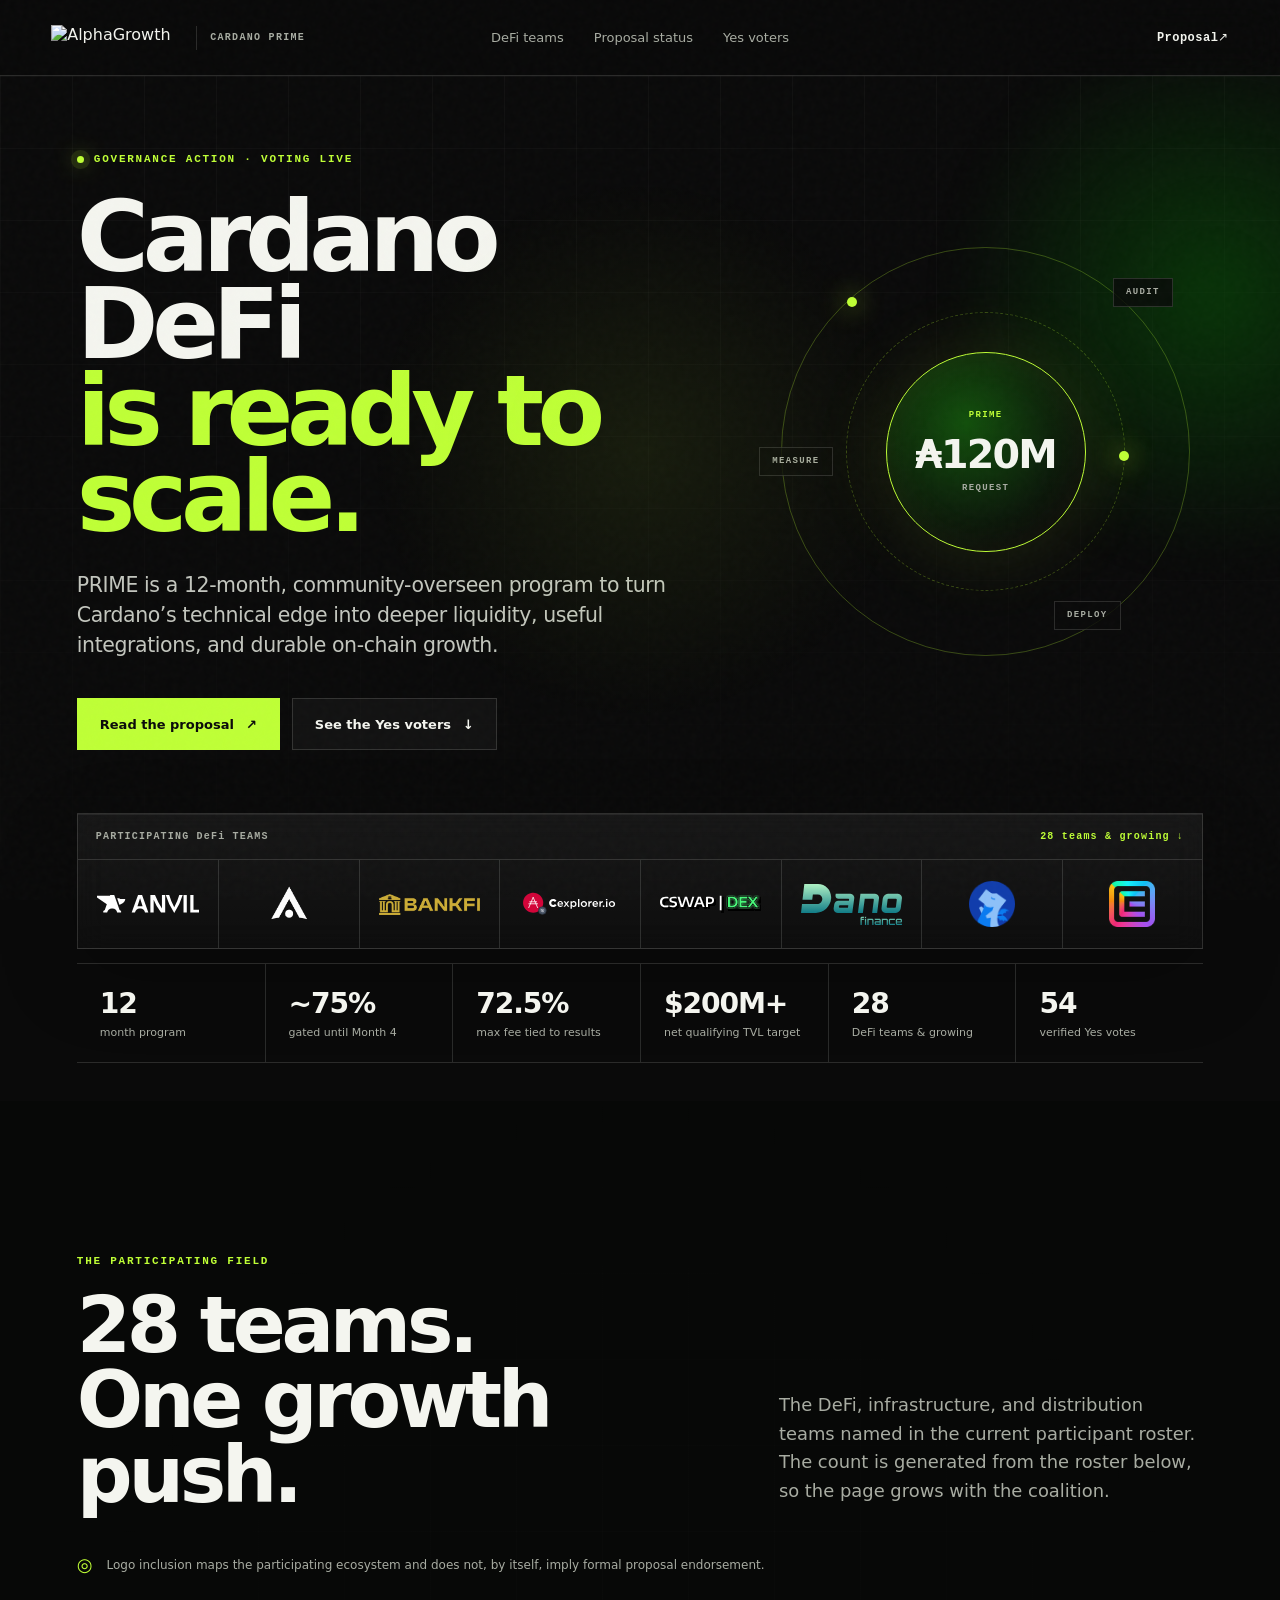
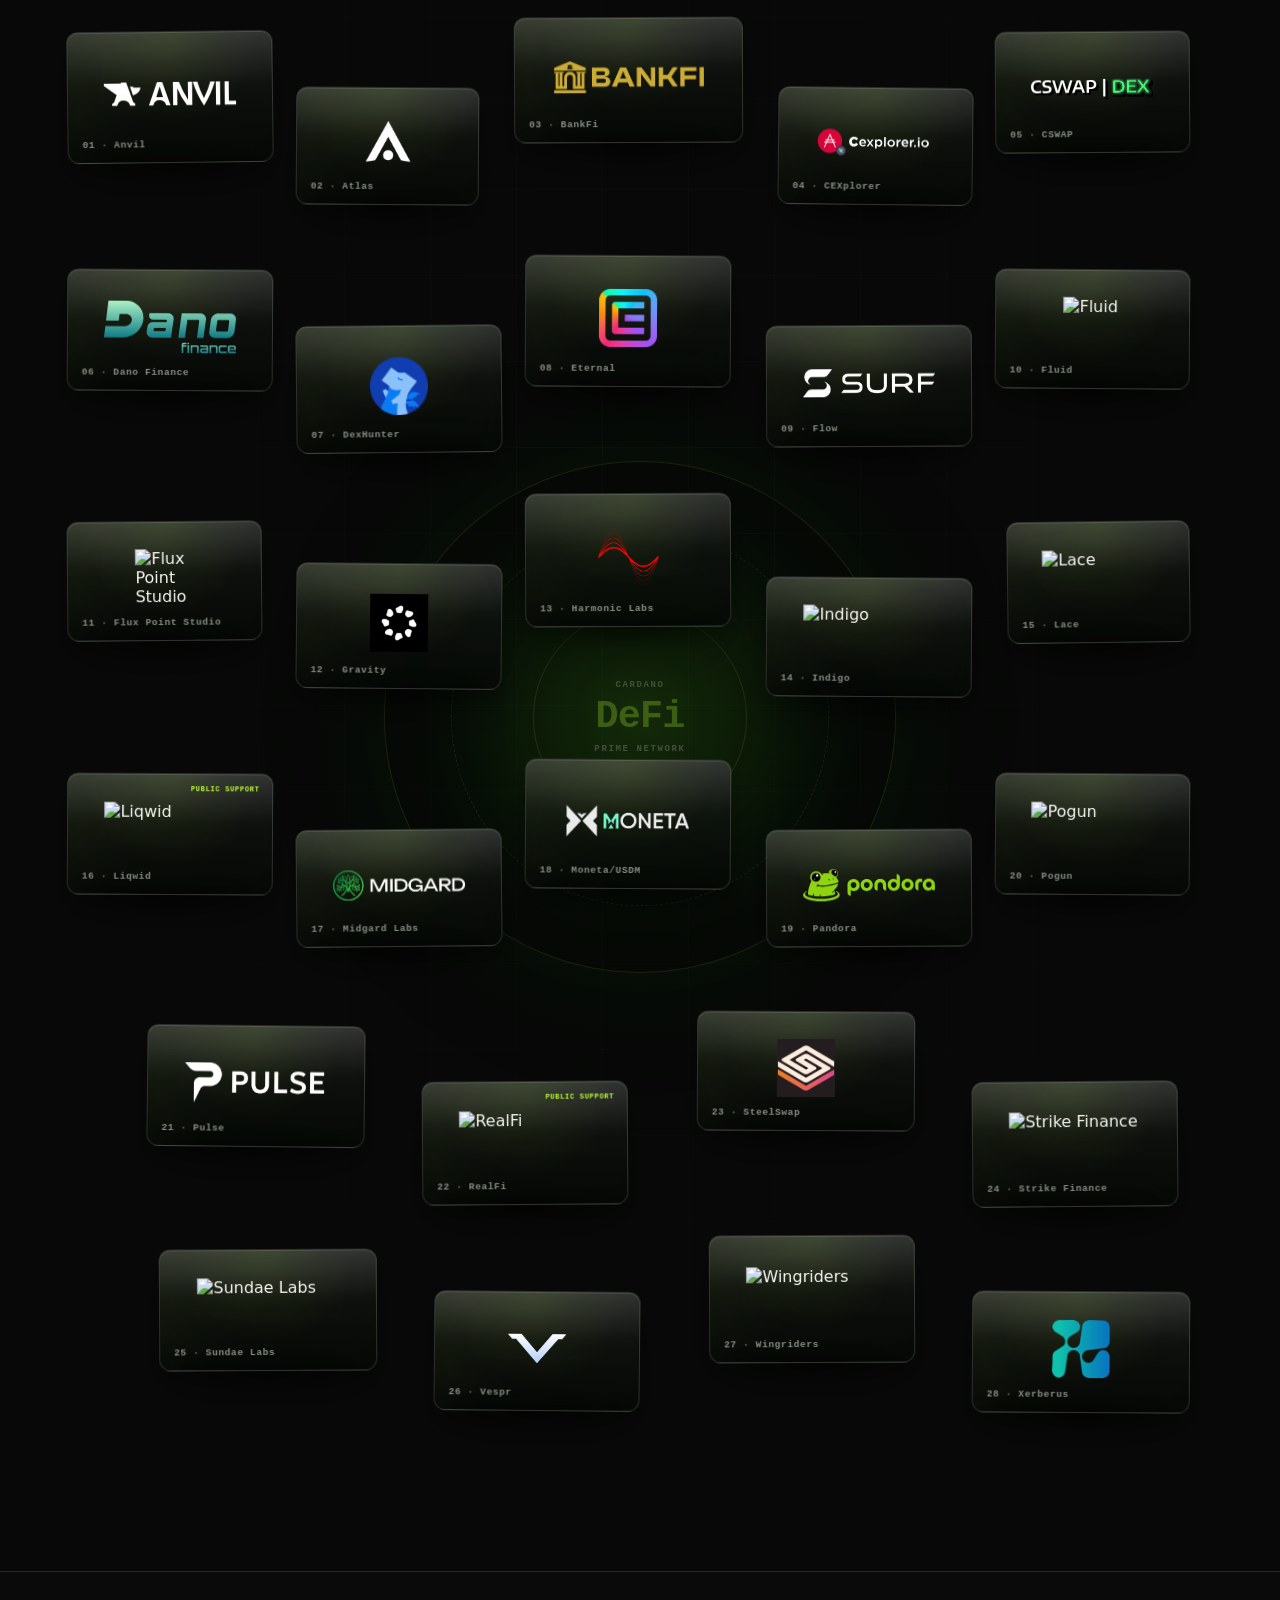
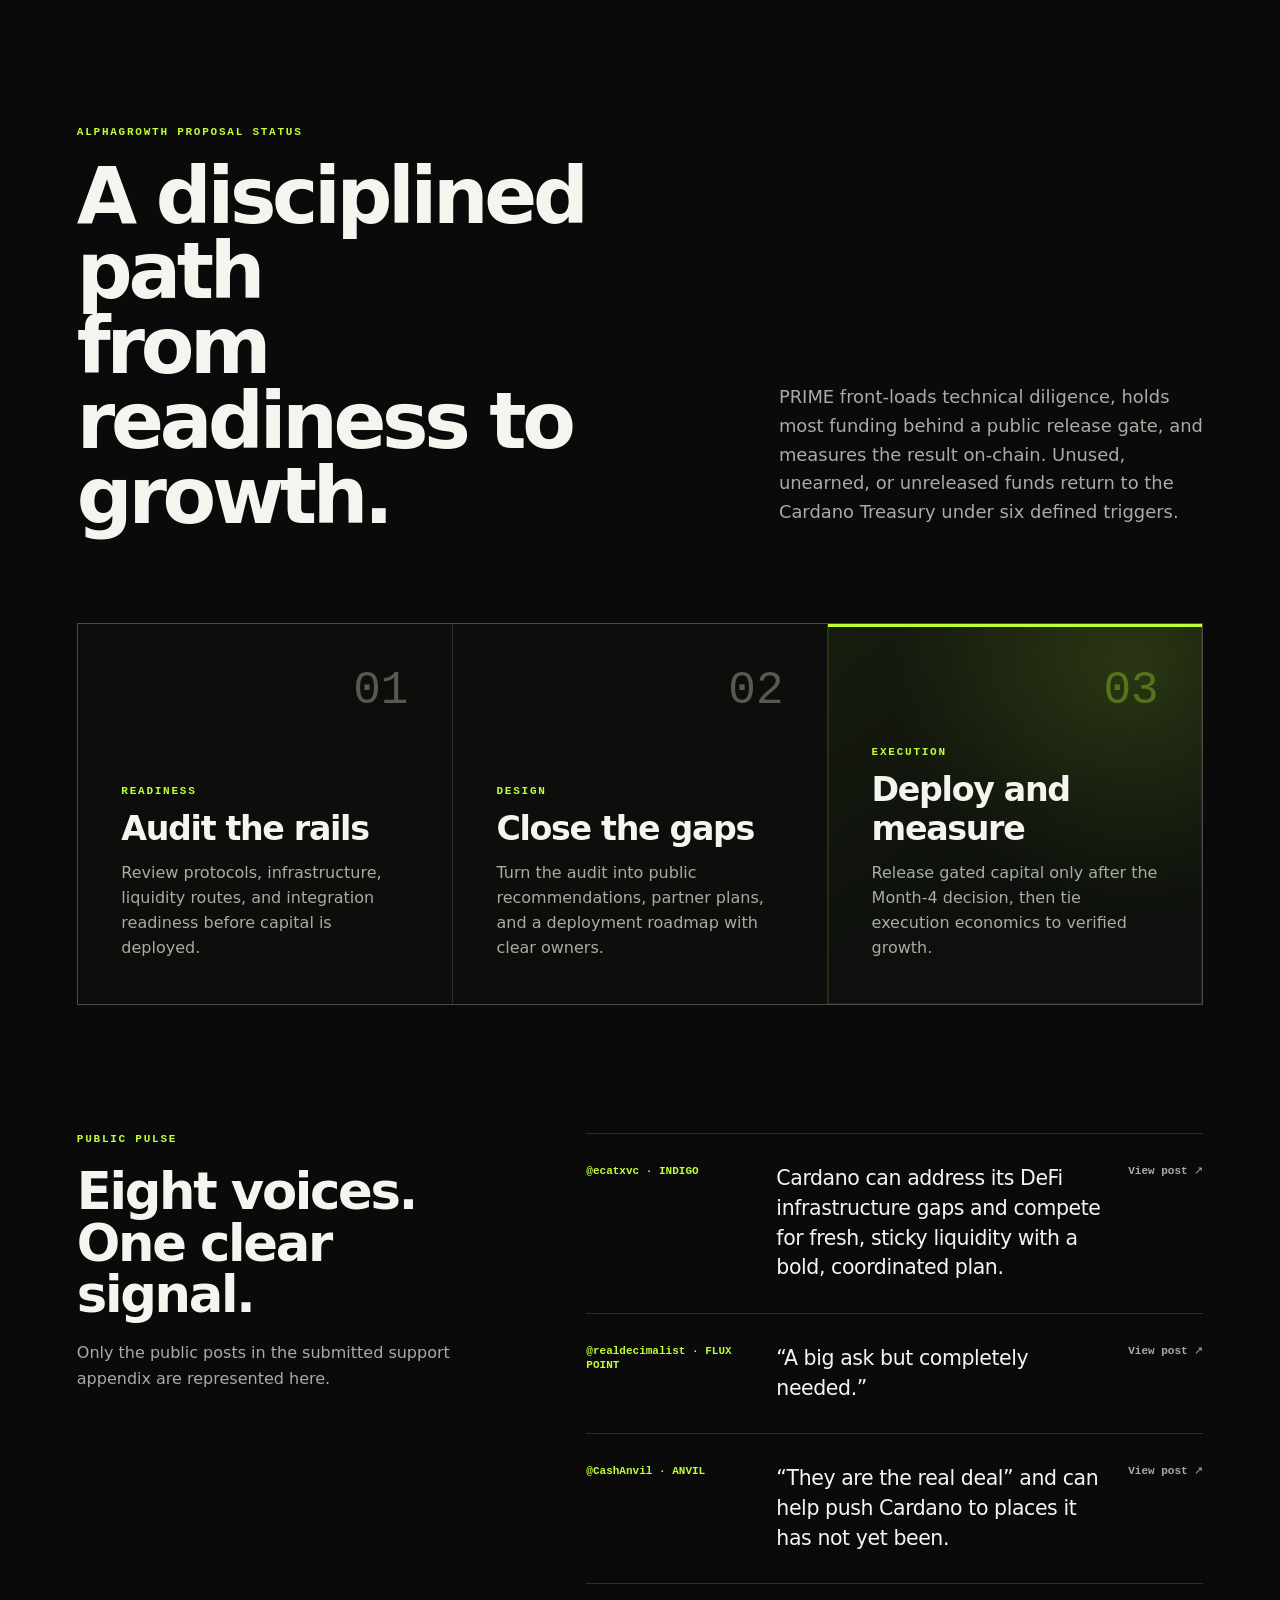
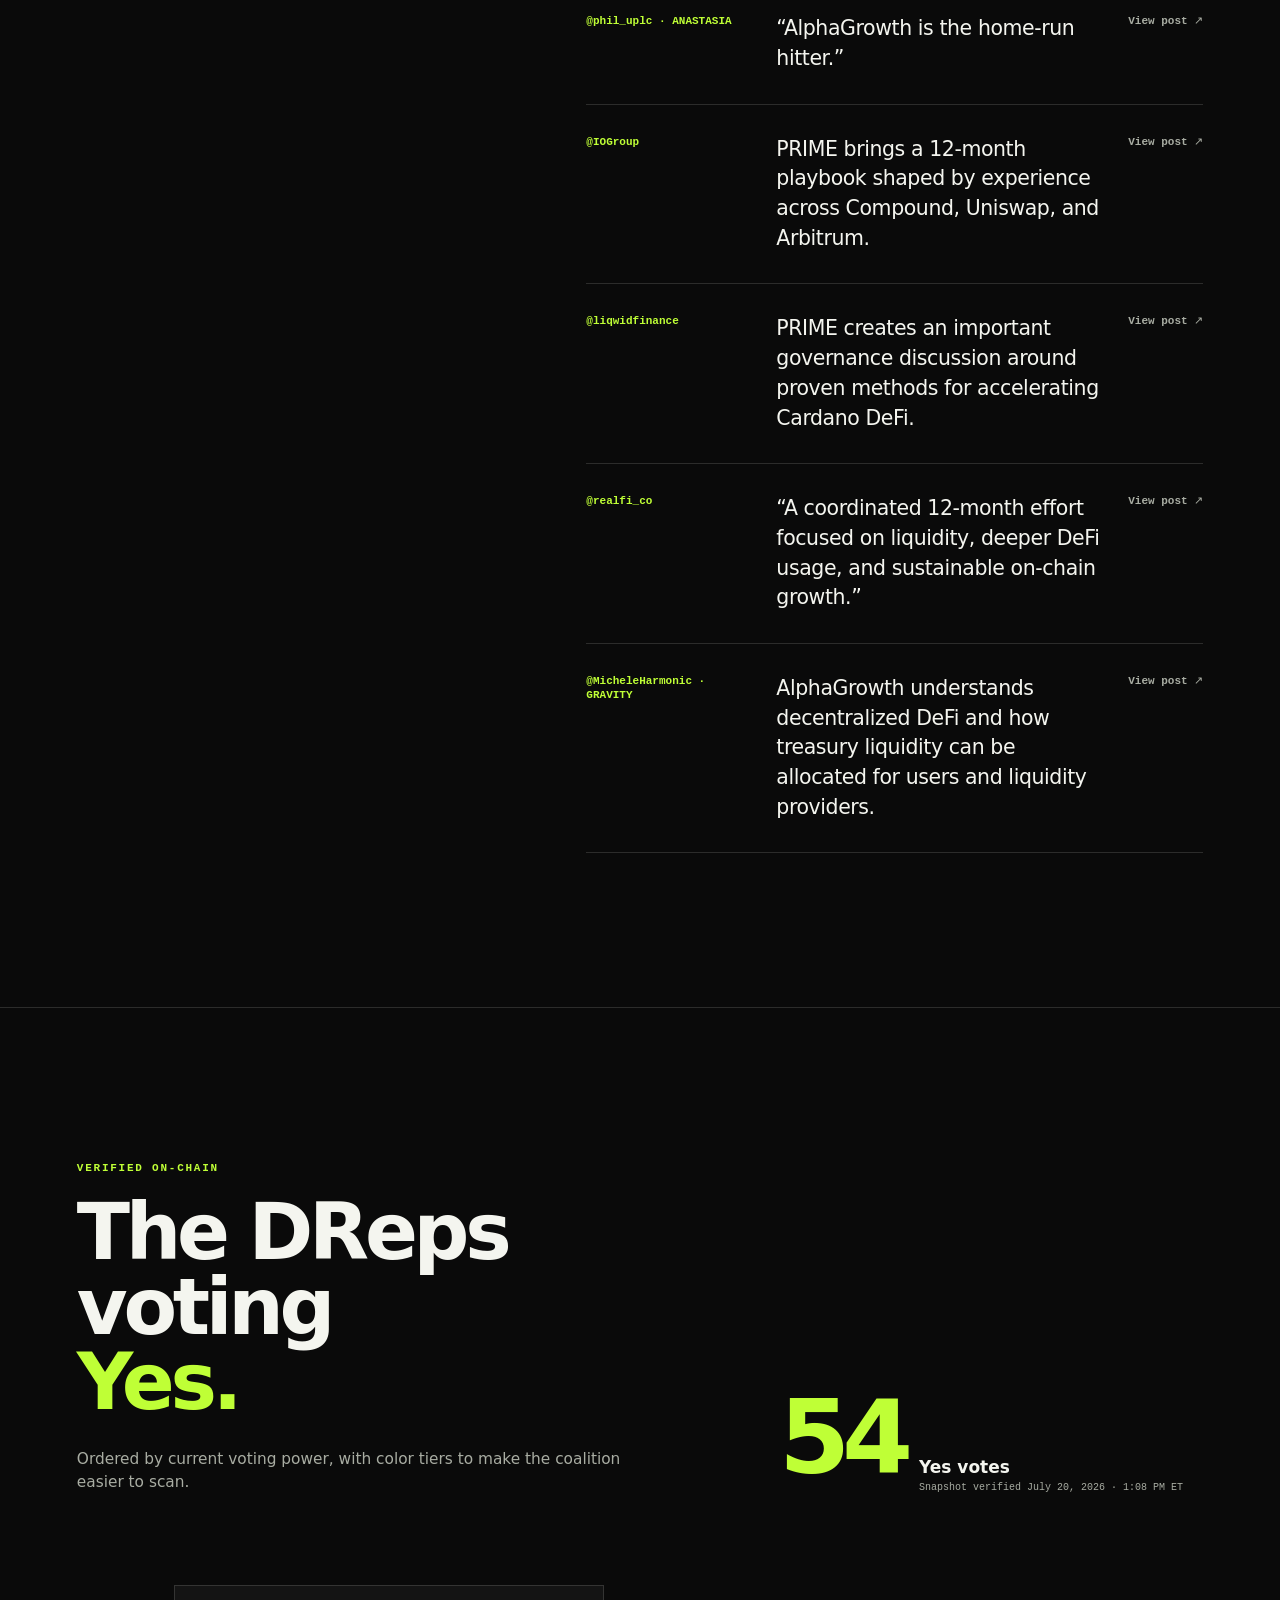
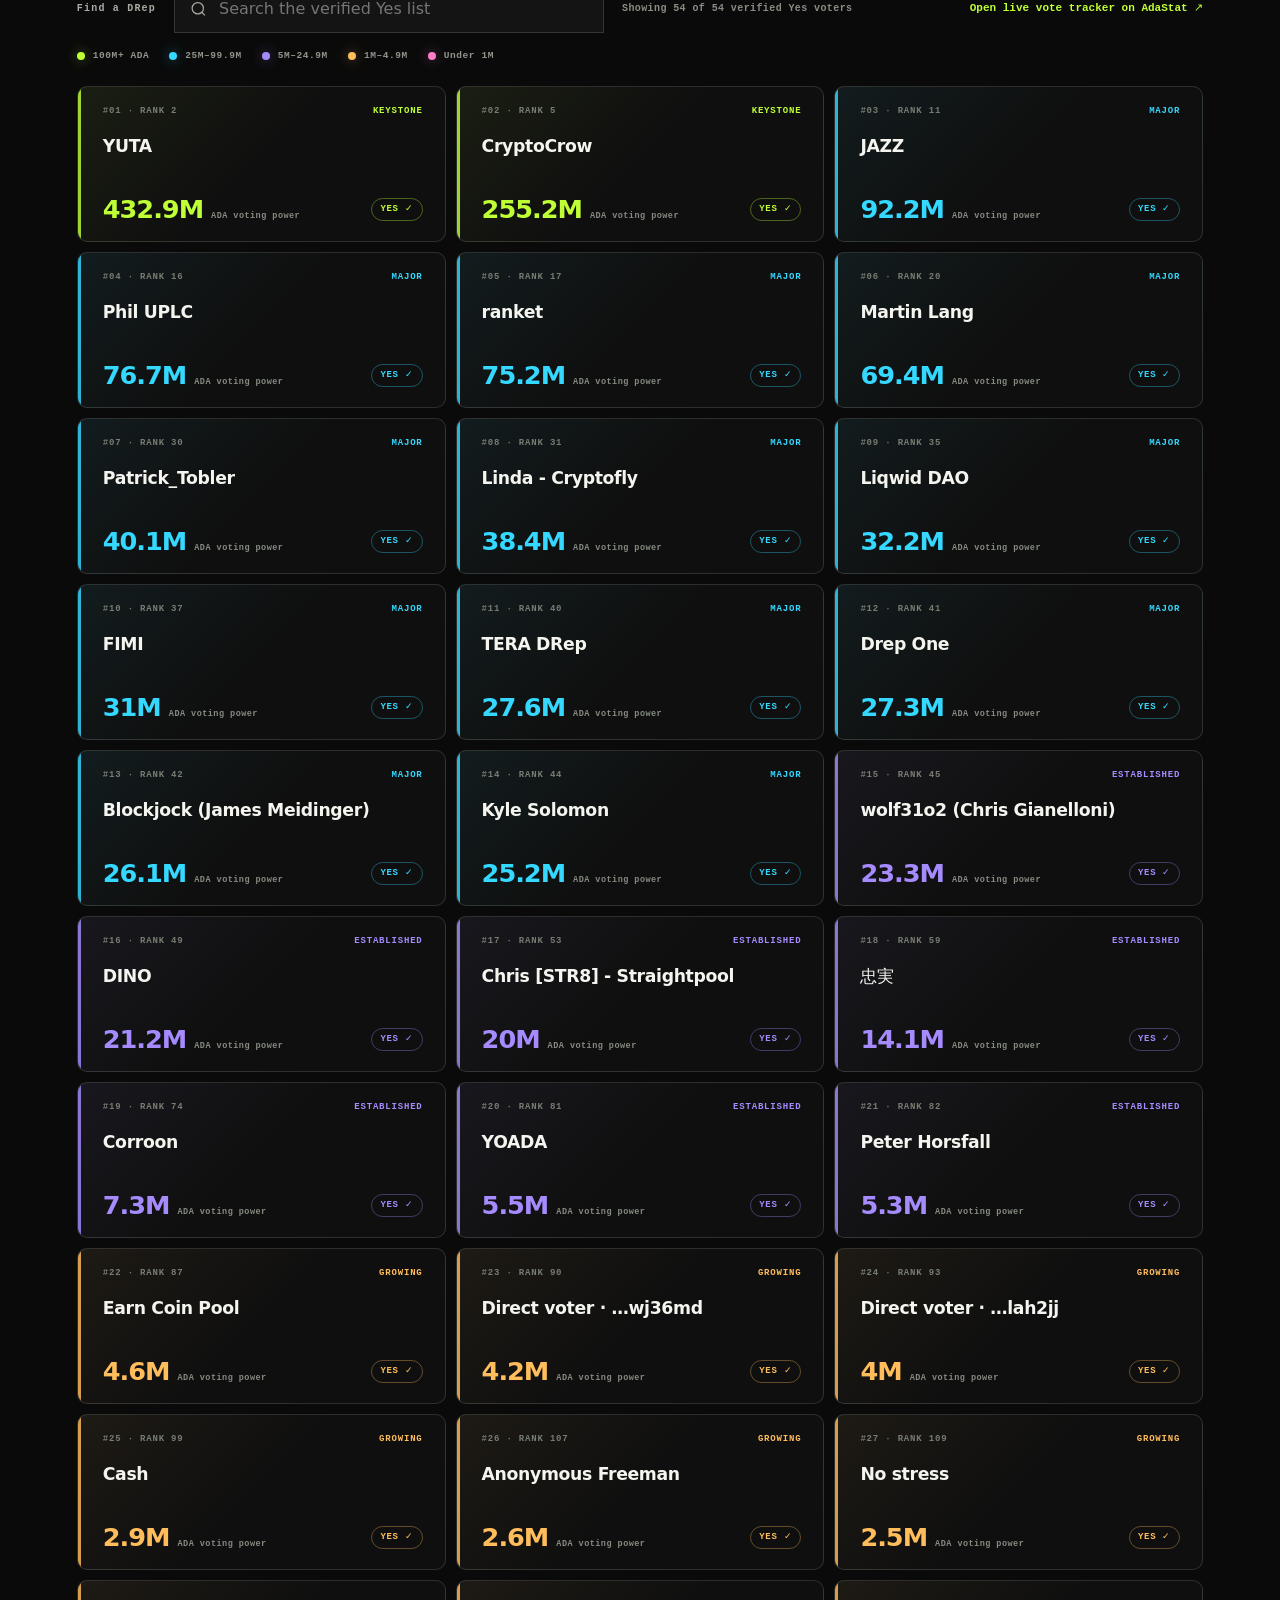
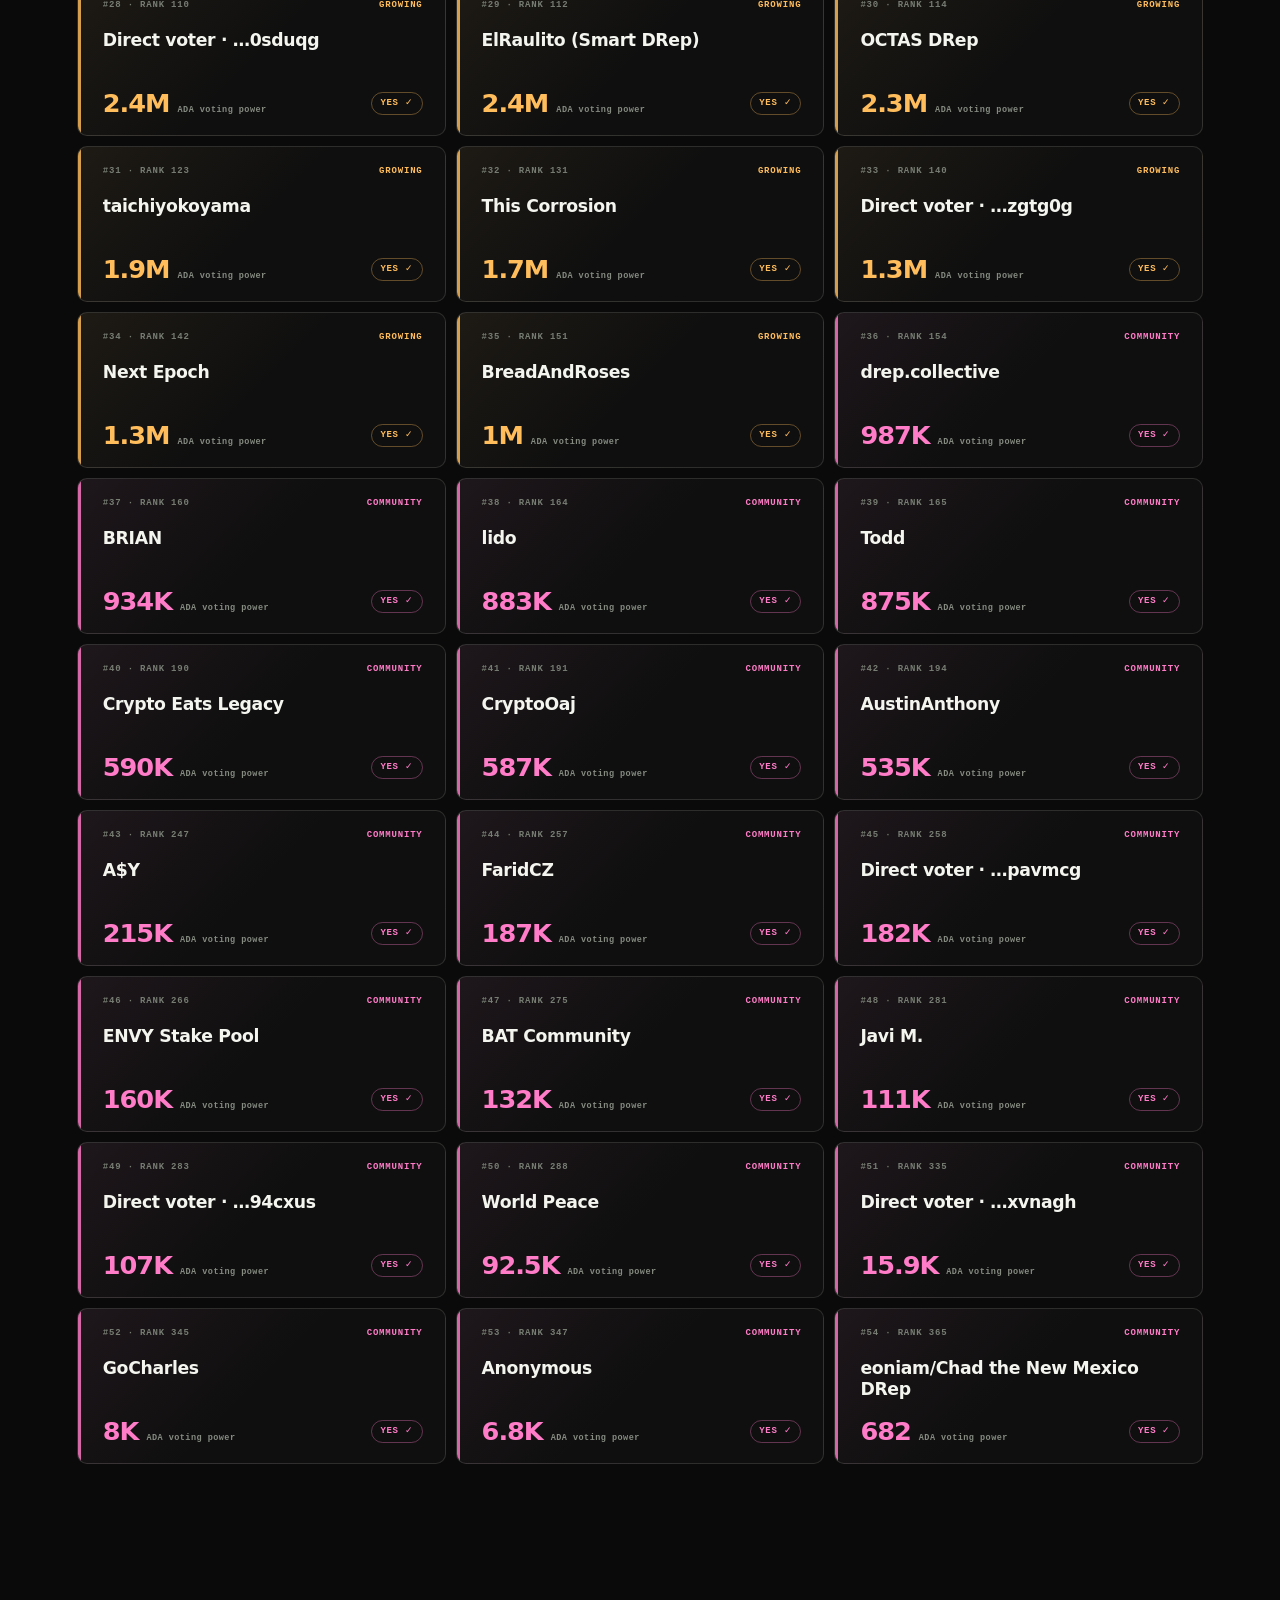
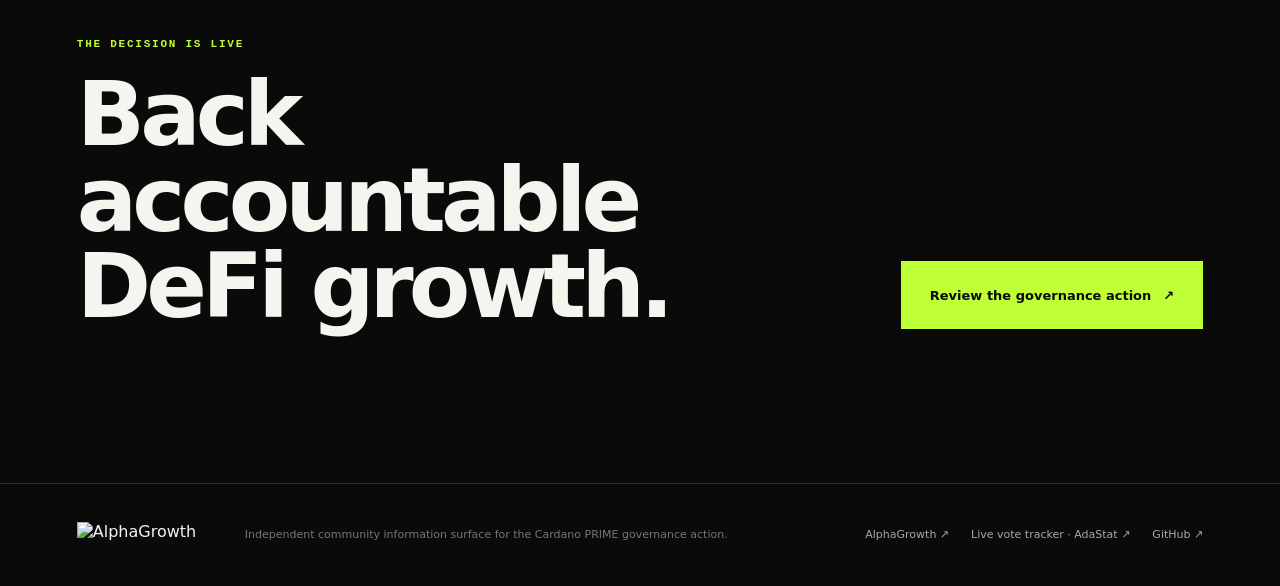
==== commit 19caac70: "Clarify AlphaGrowth proposal status heading" ====
--- a/index.html
+++ b/index.html
@@ -32,7 +32,7 @@
       </a>
       <nav aria-label="Primary navigation">
         <a href="#ecosystem">DeFi teams</a>
-        <a href="#program">Program</a>
+        <a href="#program">Proposal status</a>
         <a href="#supporters">Yes voters</a>
       </nav>
       <a
@@ -118,7 +118,7 @@
       <section class="program section-shell" id="program">
         <div class="section-intro reveal">
           <div>
-            <p class="kicker">THE PROGRAM</p>
+            <p class="kicker">ALPHAGROWTH PROPOSAL STATUS</p>
             <h2>A disciplined path<br />from readiness to growth.</h2>
           </div>
           <p>
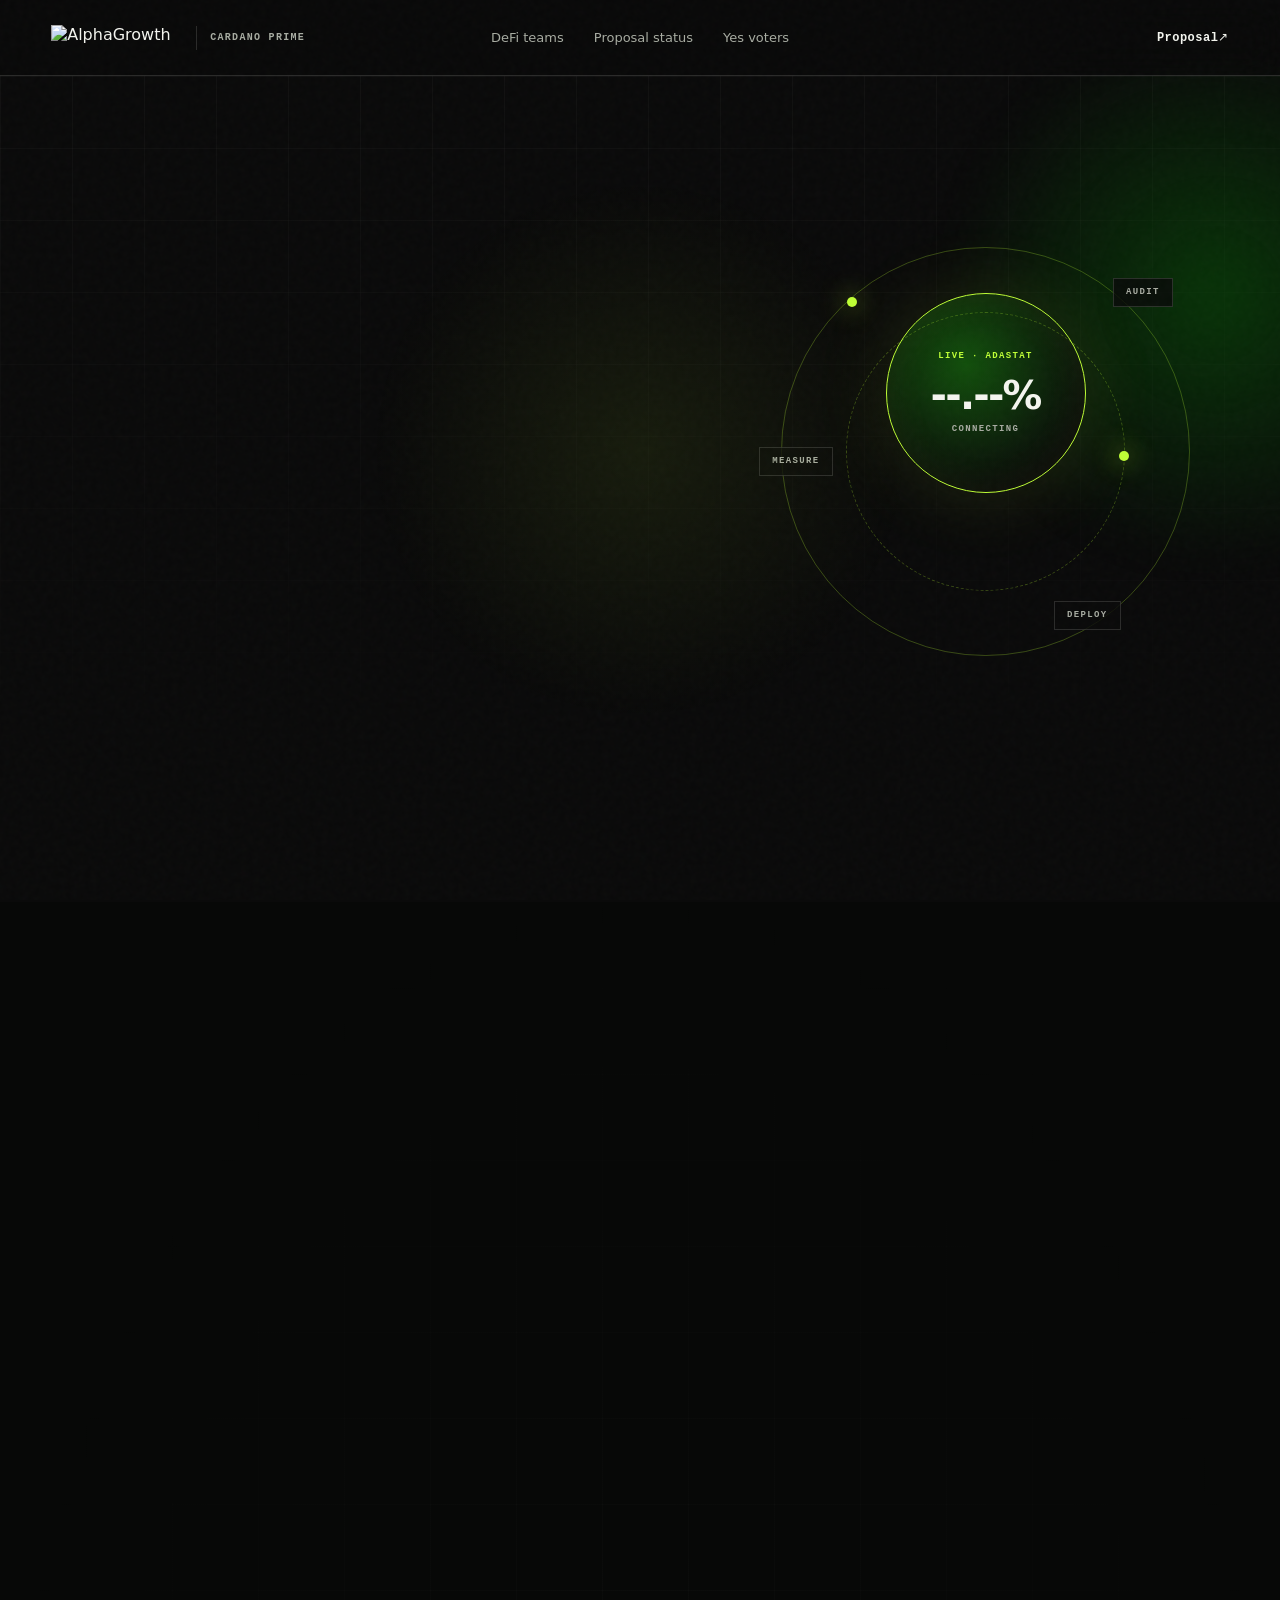
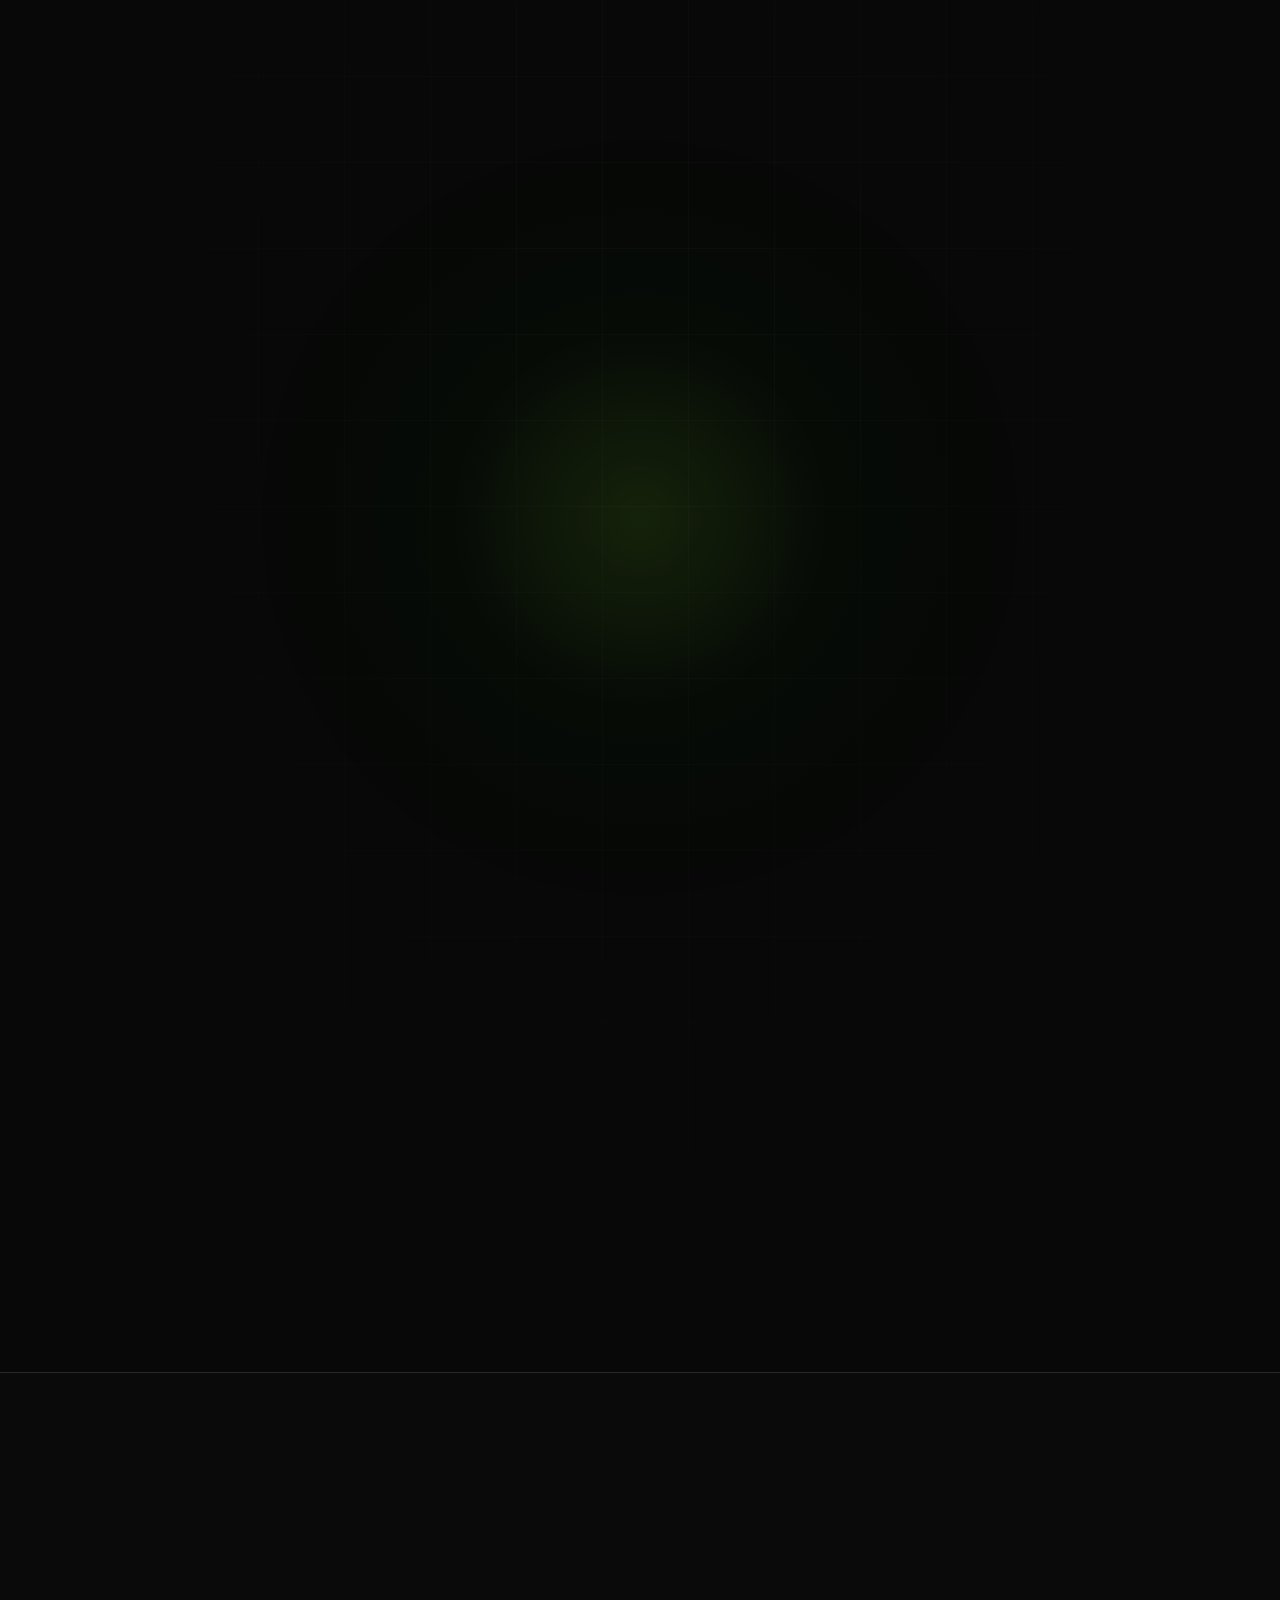
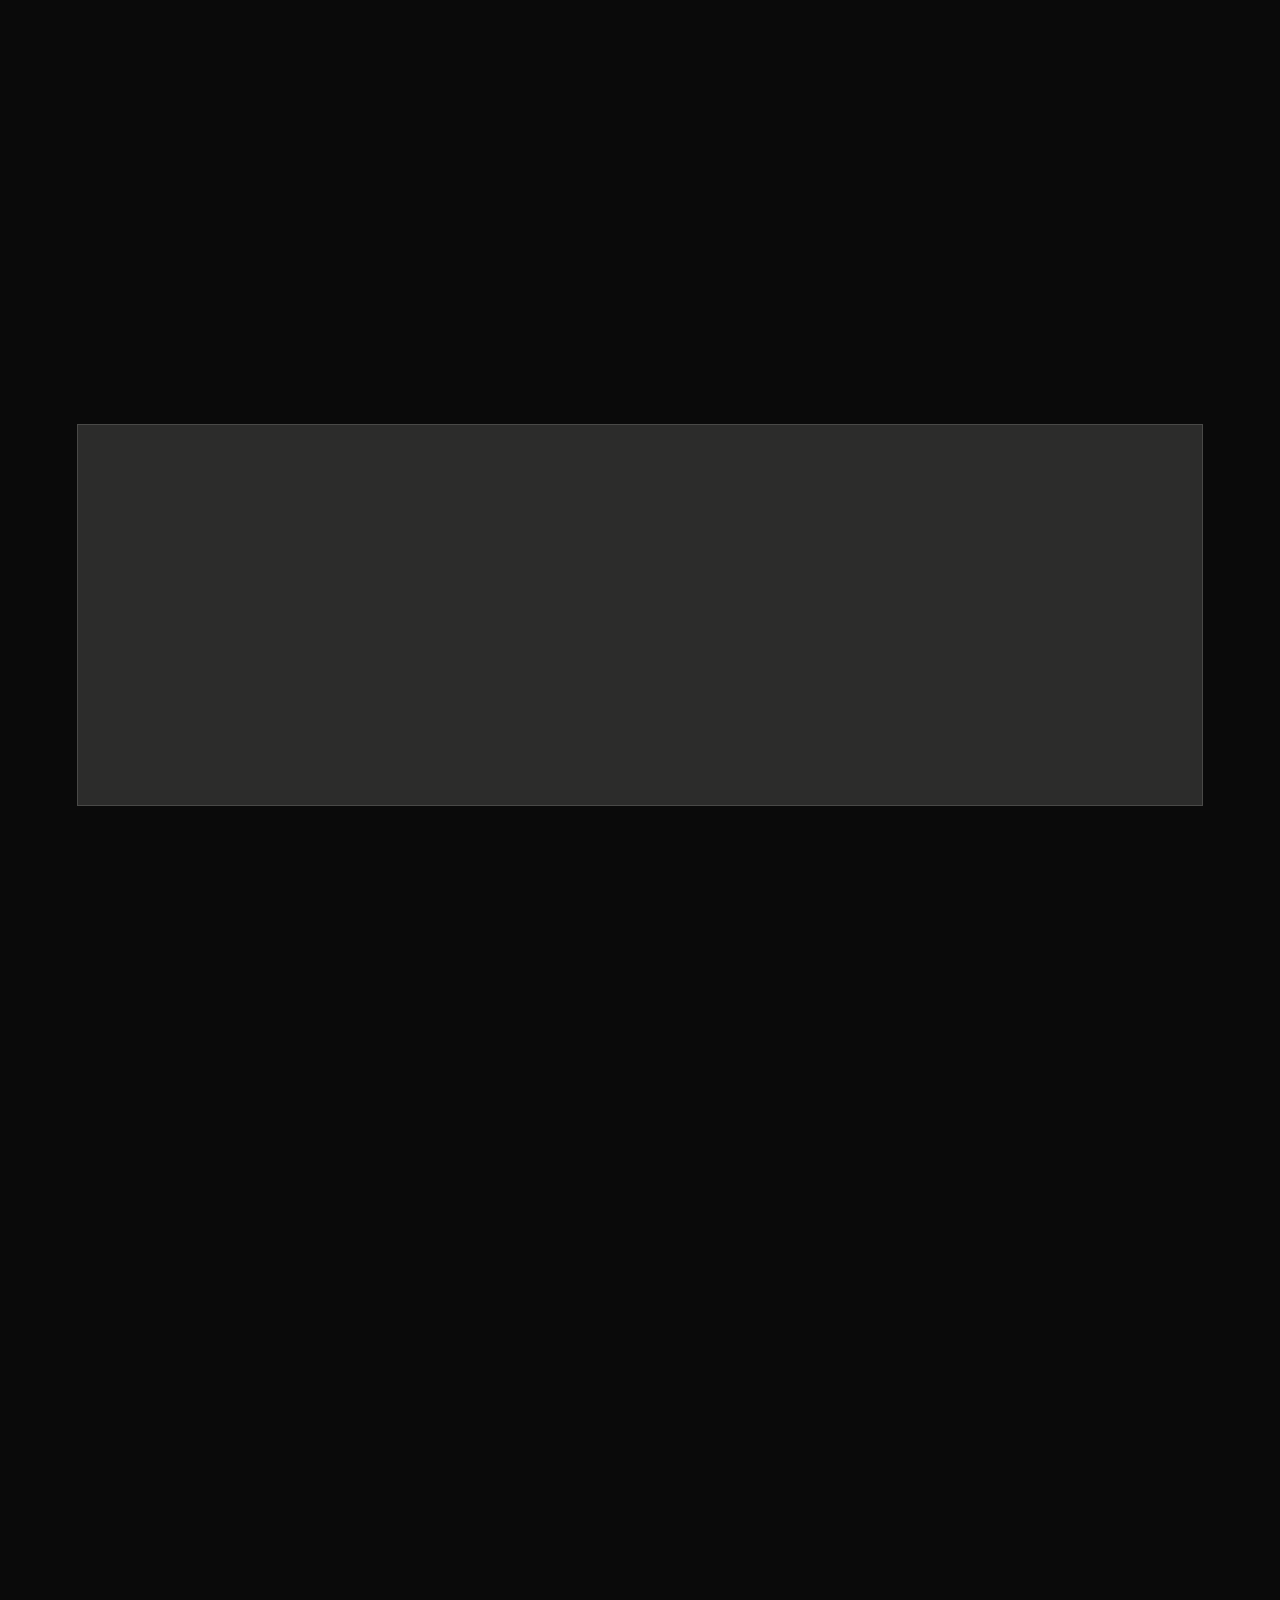
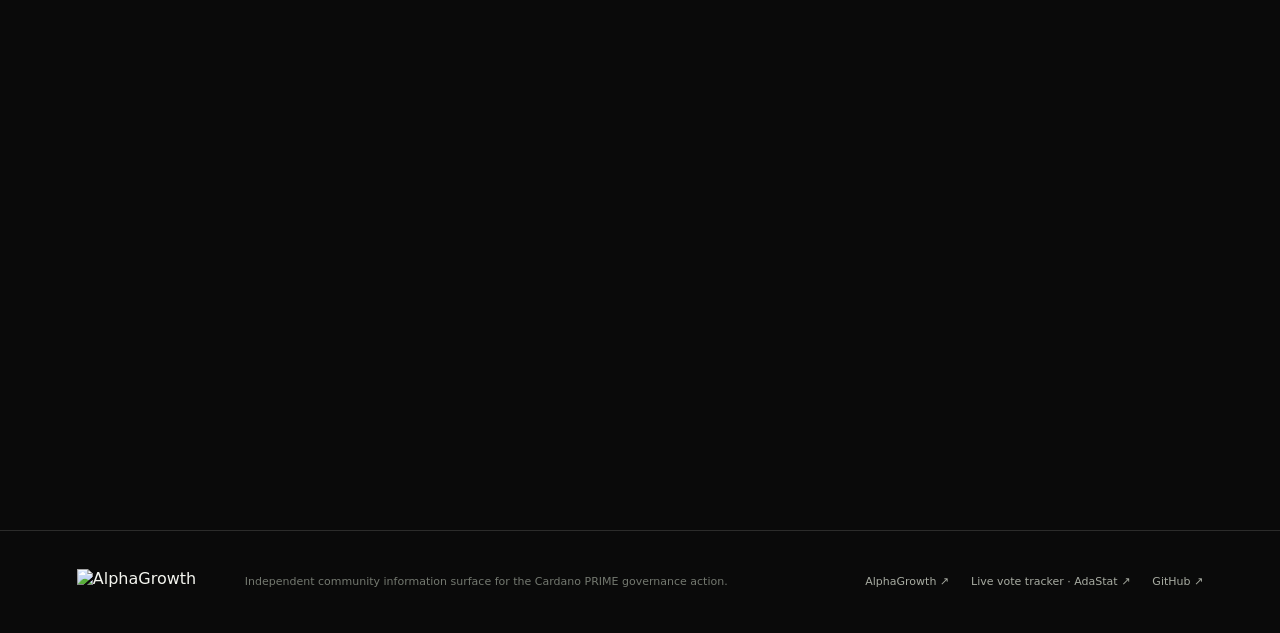
==== commit 8e709bfa: "Simplify proposal metrics" ====
--- a/index.html
+++ b/index.html
@@ -64,34 +64,34 @@
           </div>
         </div>
 
-        <div class="hero-orbit" aria-hidden="true">
-          <div class="orbit orbit-one"></div>
-          <div class="orbit orbit-two"></div>
-          <div class="orbit-core">
-            <span>PRIME</span>
-            <strong>₳120M</strong>
-            <small>REQUEST</small>
-          </div>
-          <div class="orbit-tag tag-one">AUDIT</div>
-          <div class="orbit-tag tag-two">DEPLOY</div>
-          <div class="orbit-tag tag-three">MEASURE</div>
-        </div>
-
-        <div class="hero-team-rail reveal" aria-label="Participating Cardano DeFi teams">
-          <div class="hero-team-rail__heading">
-            <span>PARTICIPATING DeFi TEAMS</span>
-            <a href="#ecosystem"><strong id="heroTeamCount">27</strong> teams &amp; growing <span aria-hidden="true">↓</span></a>
-          </div>
-          <div class="hero-team-rail__logos" id="heroTeamRail"></div>
+        <div class="hero-orbit">
+          <div class="orbit orbit-one" aria-hidden="true"></div>
+          <div class="orbit orbit-two" aria-hidden="true"></div>
+          <a
+            class="orbit-core"
+            id="liveVoteCore"
+            data-feed-state="loading"
+            href="https://adastat.net/governances/529dccaadaa000746c22f1682574cb3f436eeba4d19710b90791a54226dc96d700"
+            target="_blank"
+            rel="noreferrer"
+            aria-label="Live DRep Yes voting power from AdaStat. Loading."
+            aria-busy="true"
+          >
+            <span id="liveVoteEyebrow">LIVE · ADASTAT</span>
+            <strong id="liveYesPercent">--.--%</strong>
+            <small id="liveVoteLabel">CONNECTING</small>
+          </a>
+          <span class="sr-only" id="liveVoteAnnouncement" role="status" aria-live="polite"></span>
+          <div class="orbit-tag tag-one" aria-hidden="true">AUDIT</div>
+          <div class="orbit-tag tag-two" aria-hidden="true">DEPLOY</div>
+          <div class="orbit-tag tag-three" aria-hidden="true">MEASURE</div>
         </div>
 
         <div class="metric-strip reveal" aria-label="Proposal key figures">
           <div><strong>12</strong><span>month program</span></div>
-          <div><strong>~75%</strong><span>gated until Month 4</span></div>
-          <div><strong>72.5%</strong><span>max fee tied to results</span></div>
           <div><strong>$200M+</strong><span>net qualifying TVL target</span></div>
           <div><strong id="heroTeamMetric">27</strong><span>DeFi teams &amp; growing</span></div>
-          <div><strong id="heroYesCount">54</strong><span>verified Yes votes</span></div>
+          <div><strong id="heroYesCount">--</strong><span>live Yes votes</span></div>
         </div>
       </section>
 
@@ -210,7 +210,7 @@
           <div>
             <p class="kicker">VERIFIED ON-CHAIN</p>
             <h2>The DReps voting<br /><em>Yes.</em></h2>
-            <p class="supporters-deck">Ordered by current voting power, with color tiers to make the coalition easier to scan.</p>
+            <p class="supporters-deck">Ordered by current voting power, with color tiers and source-verified public profile imagery. Unmatched identities use a neutral monogram rather than an unverified photo.</p>
           </div>
           <div class="vote-summary">
             <strong id="supporterCount">54</strong>
@@ -241,7 +241,7 @@
           <span><i data-tier="community"></i>Under 1M</span>
         </div>
 
-        <div class="drep-grid" id="drepGrid"></div>
+        <div class="drep-grid" id="drepGrid" role="list"></div>
         <p class="empty-state" id="emptyState" hidden>No verified Yes voter matches that search.</p>
       </section>
 
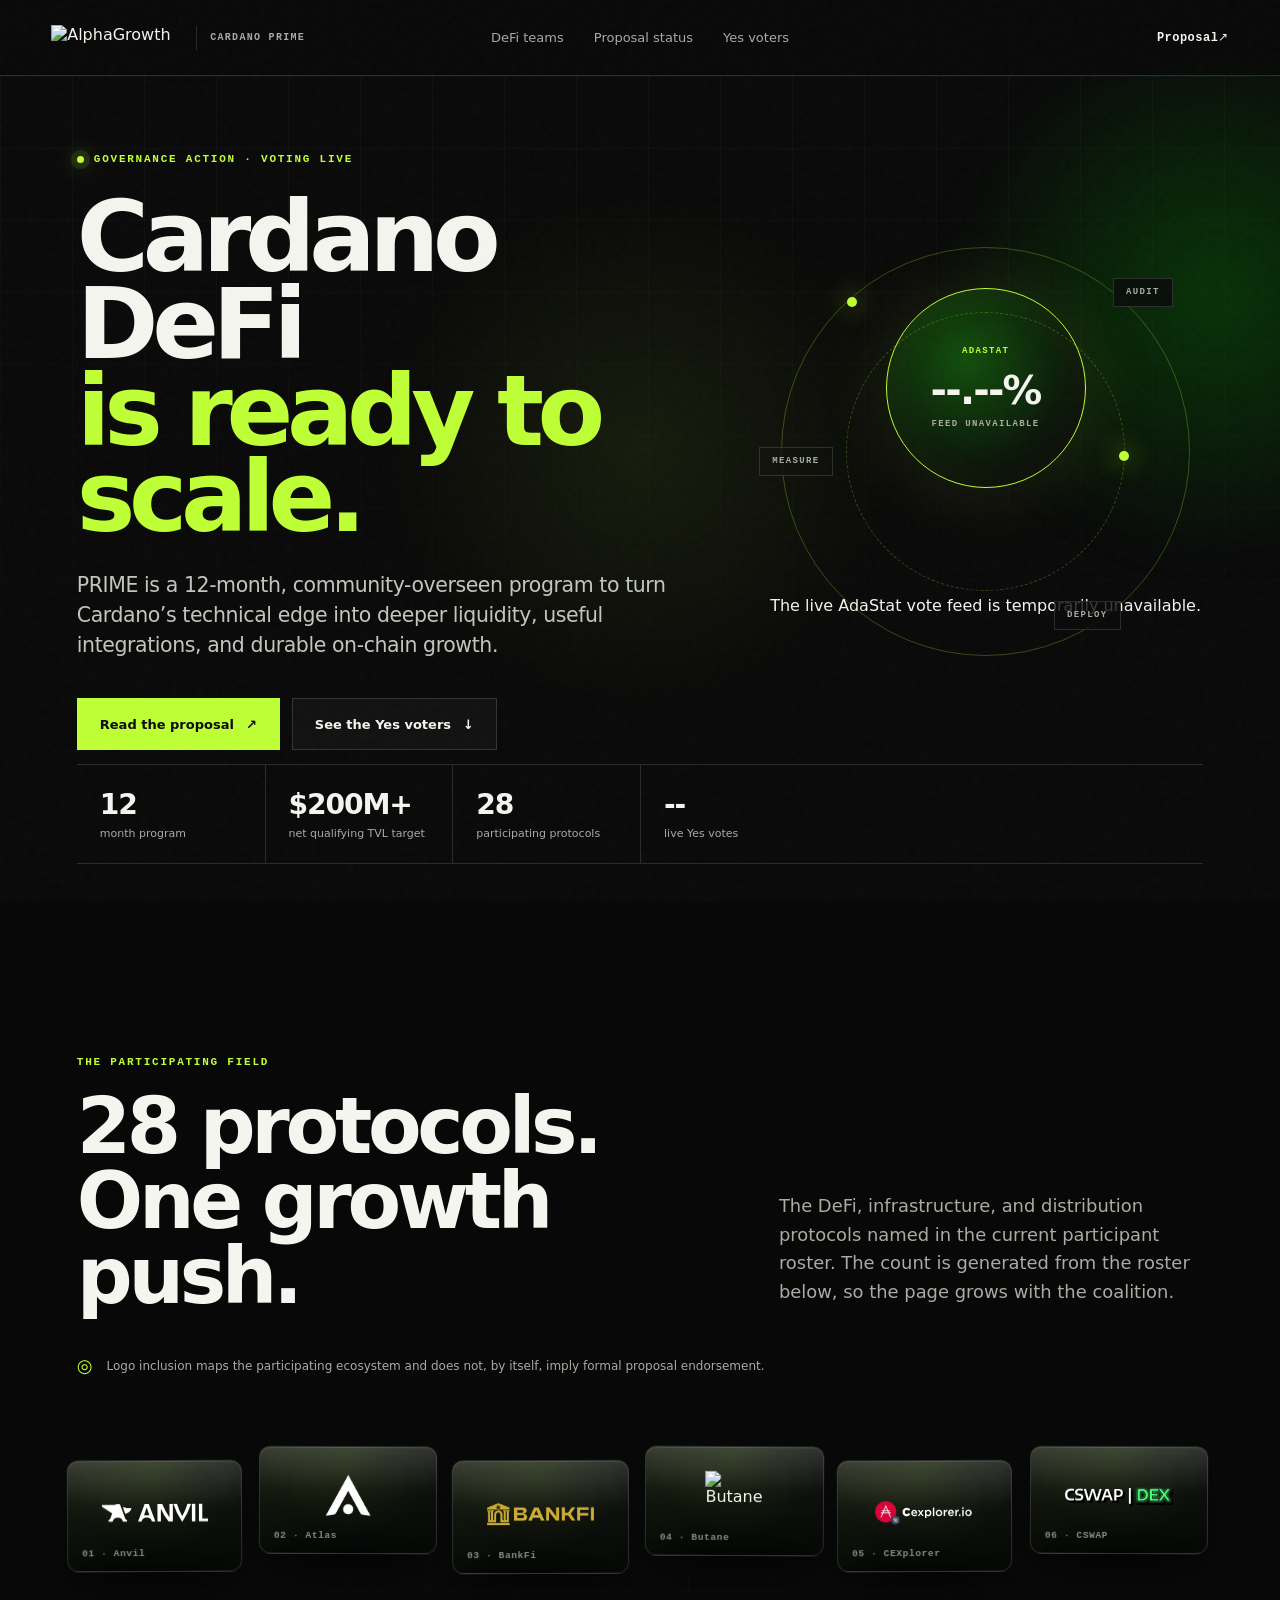
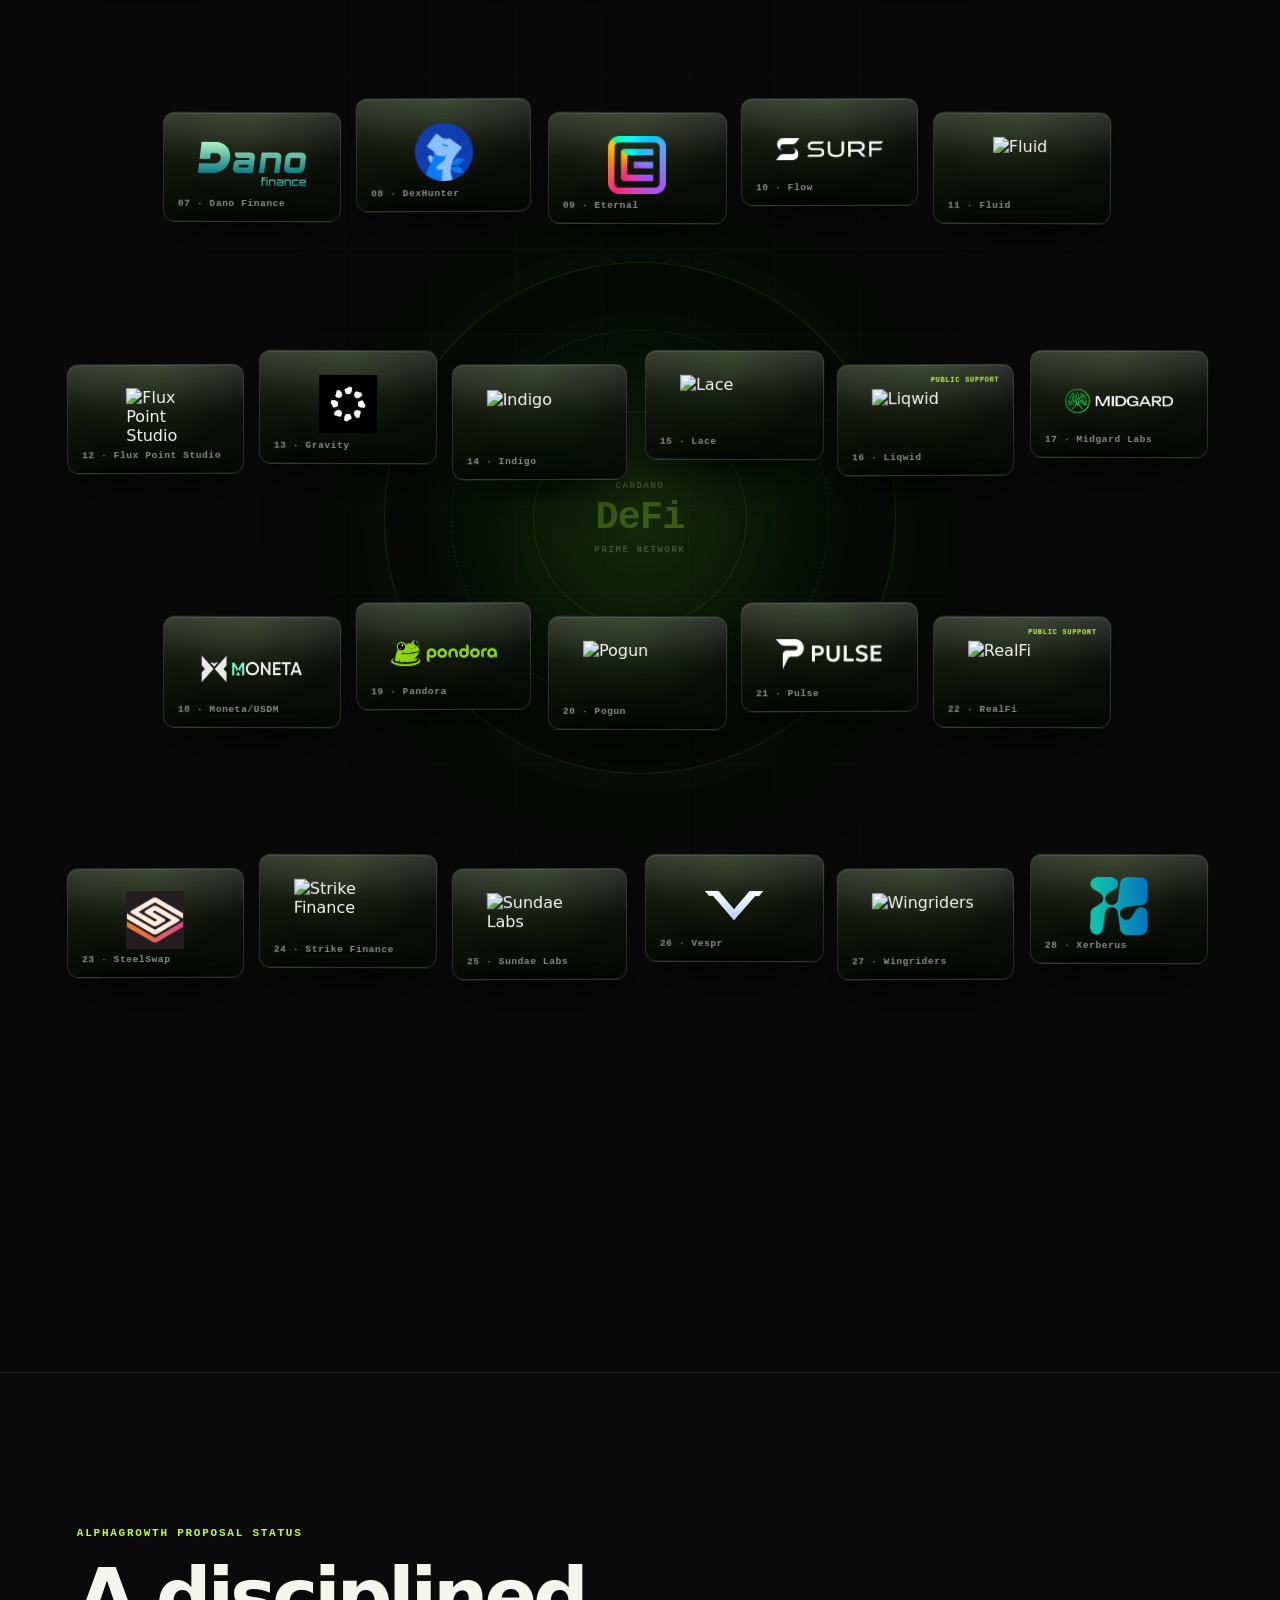
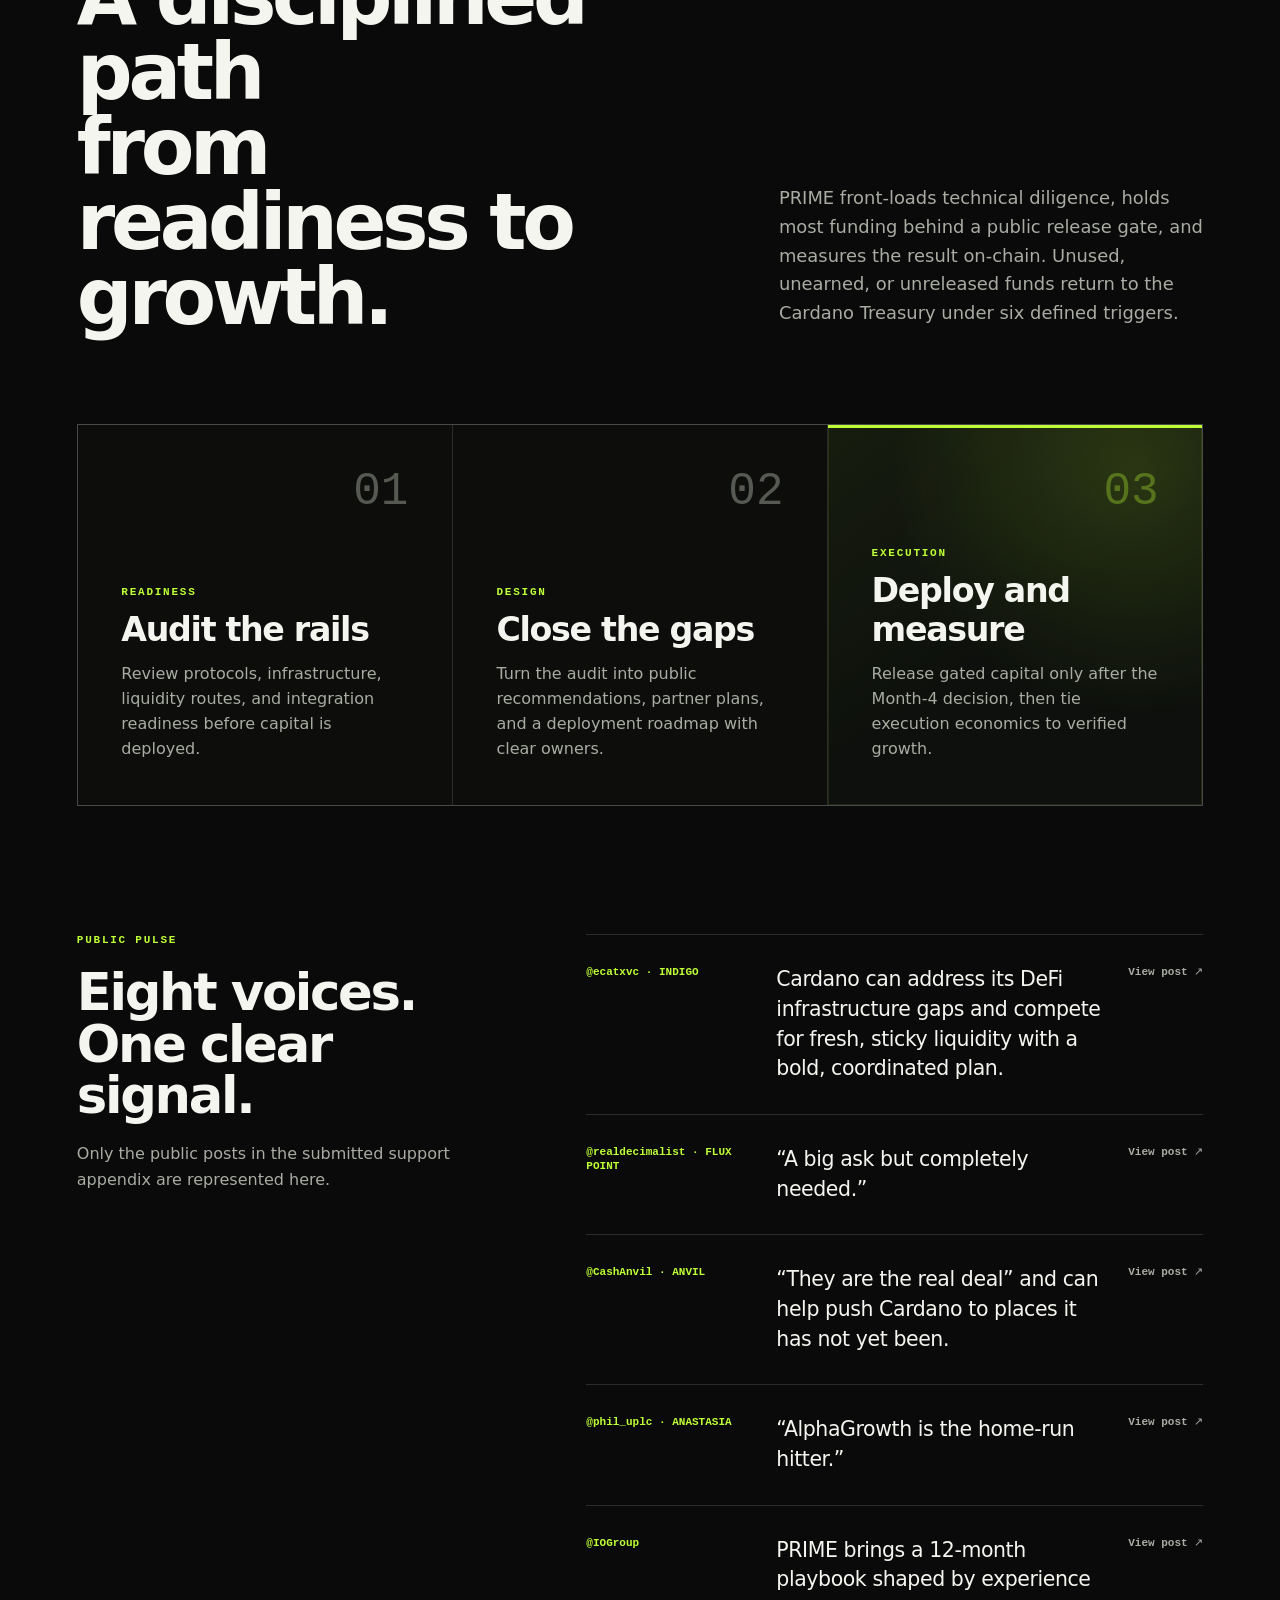
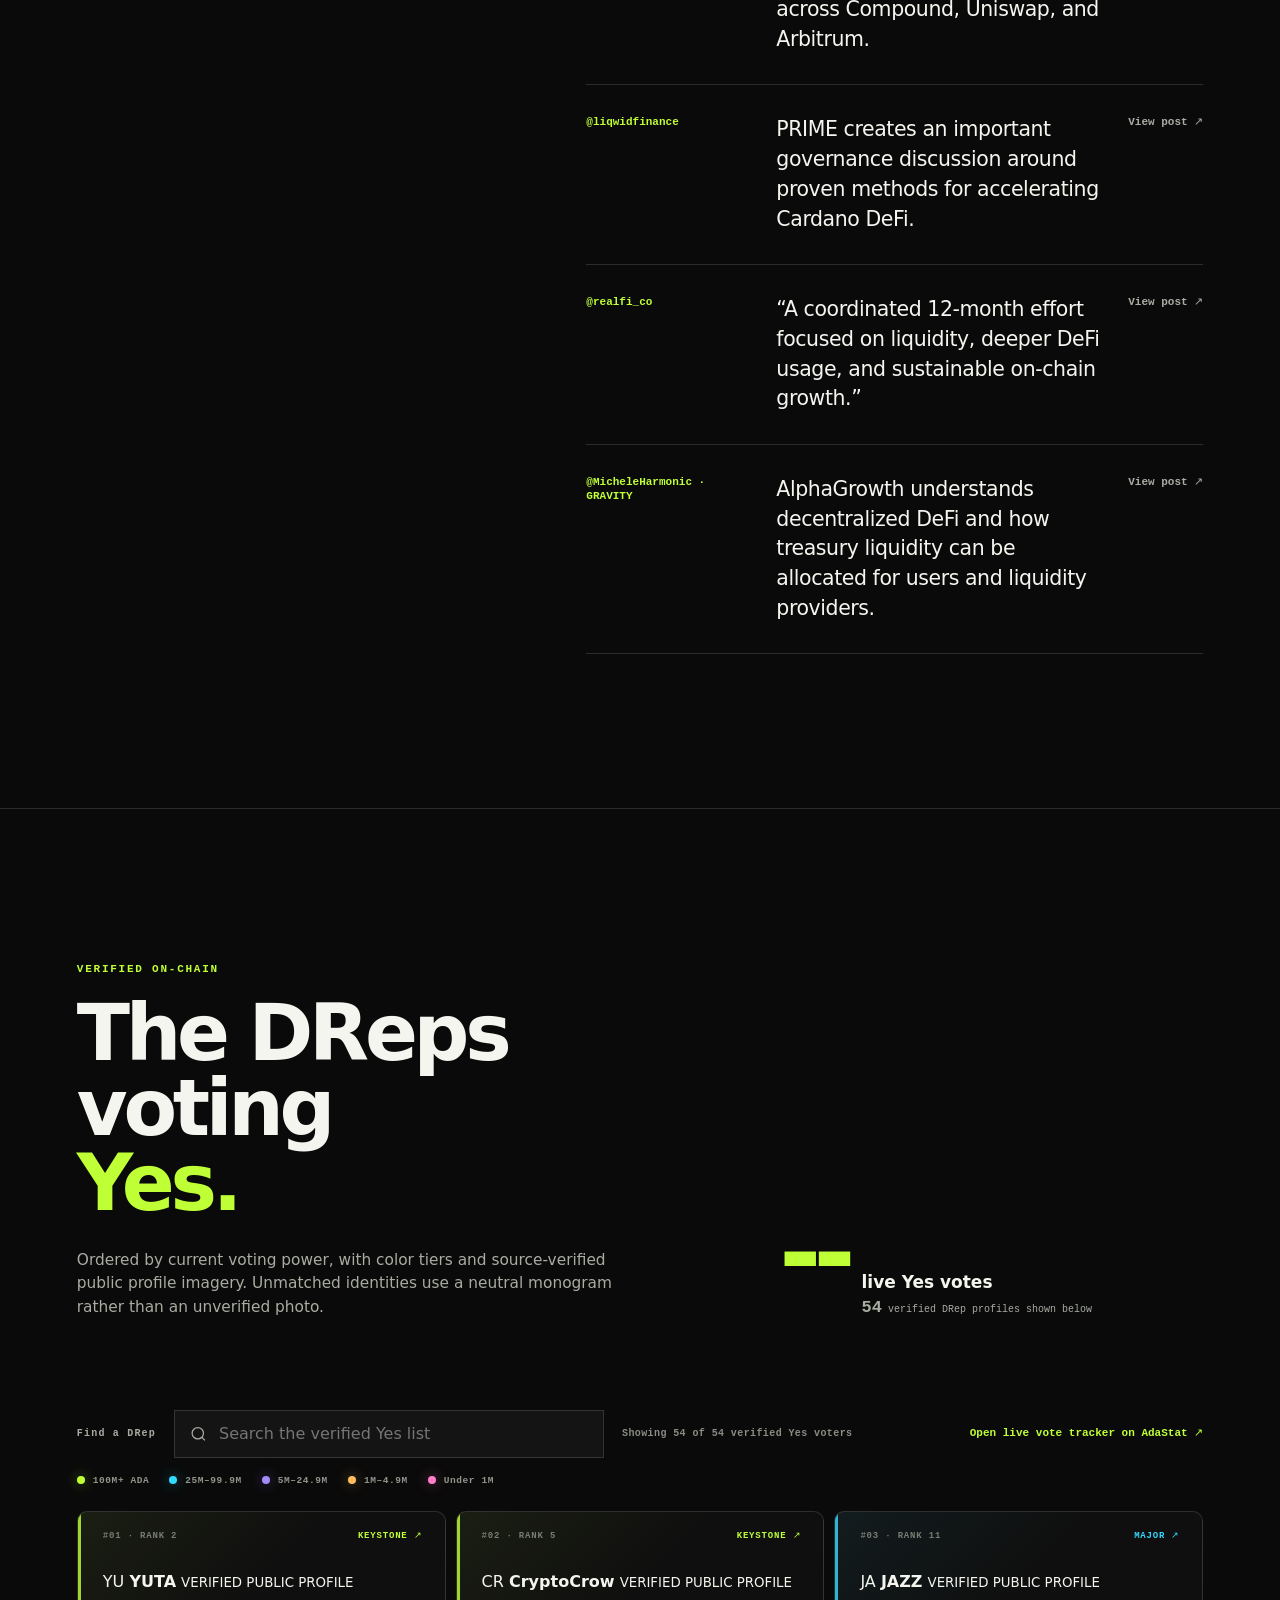
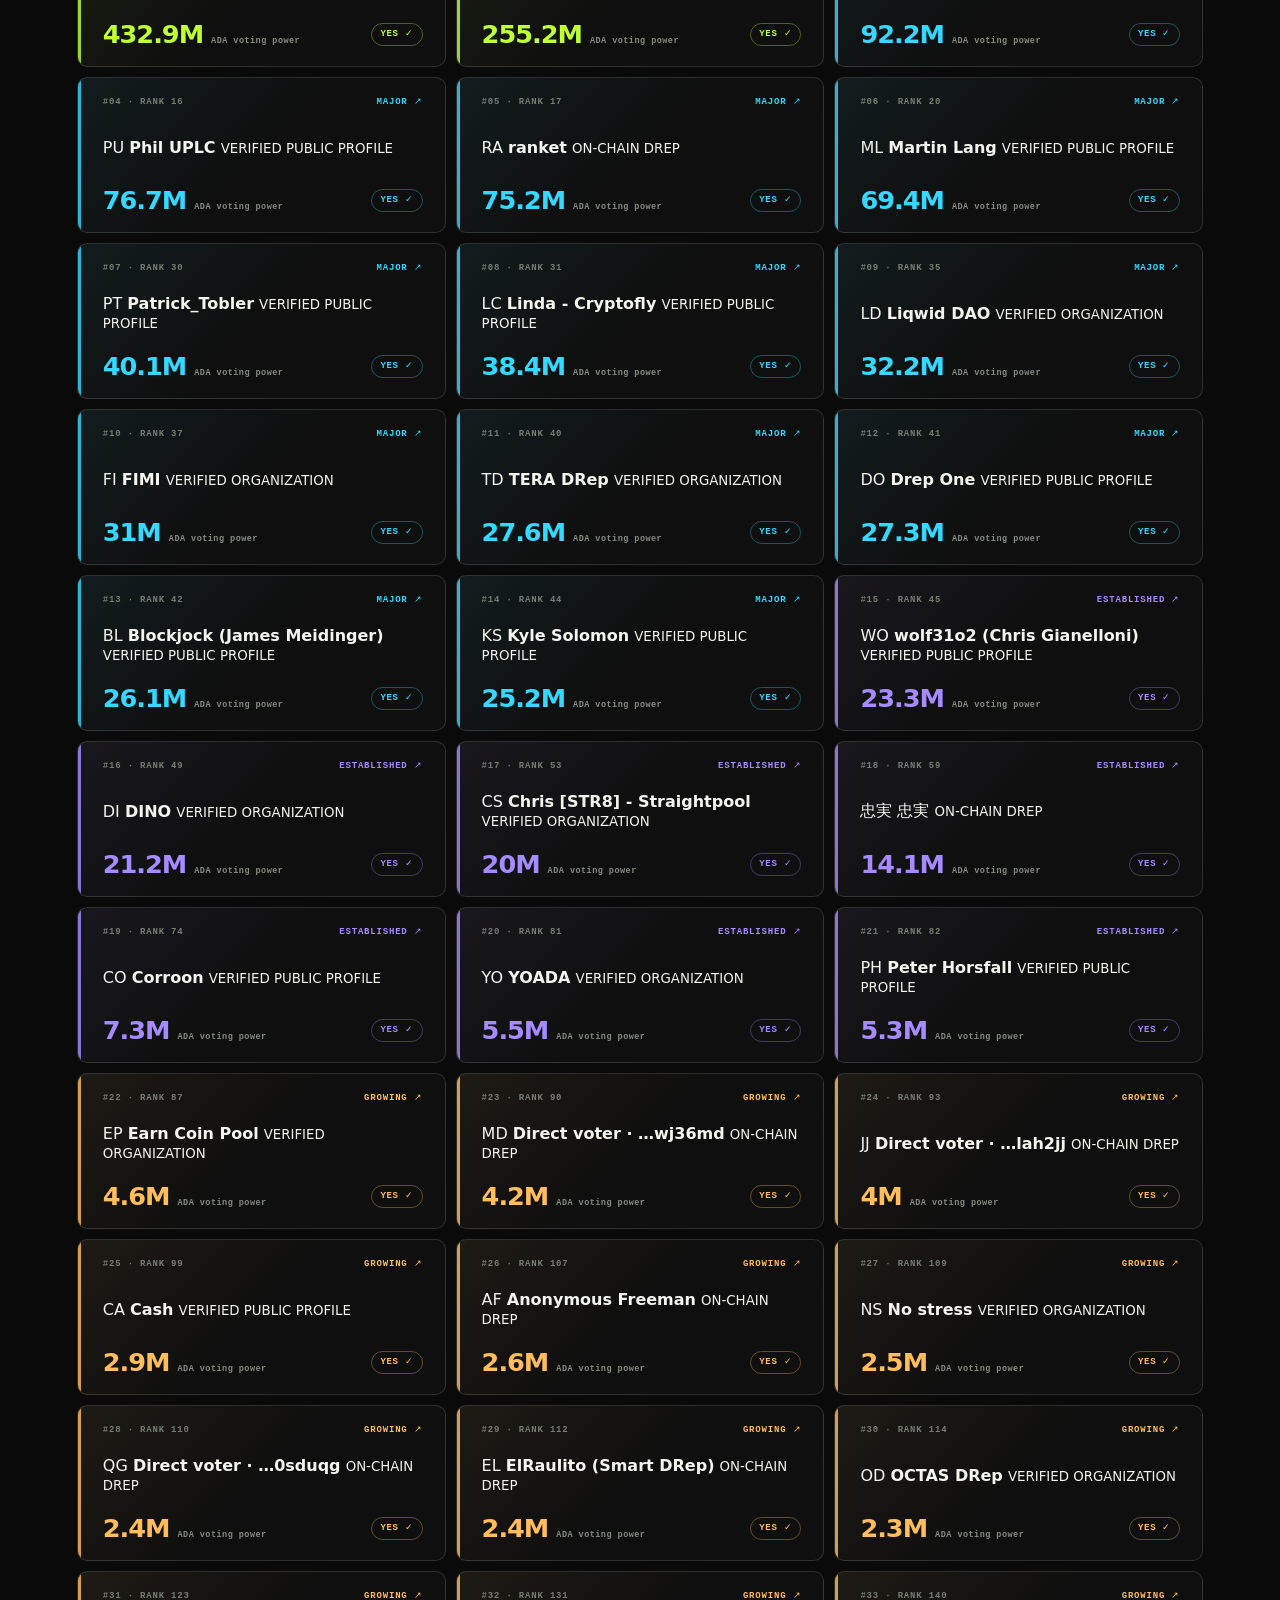
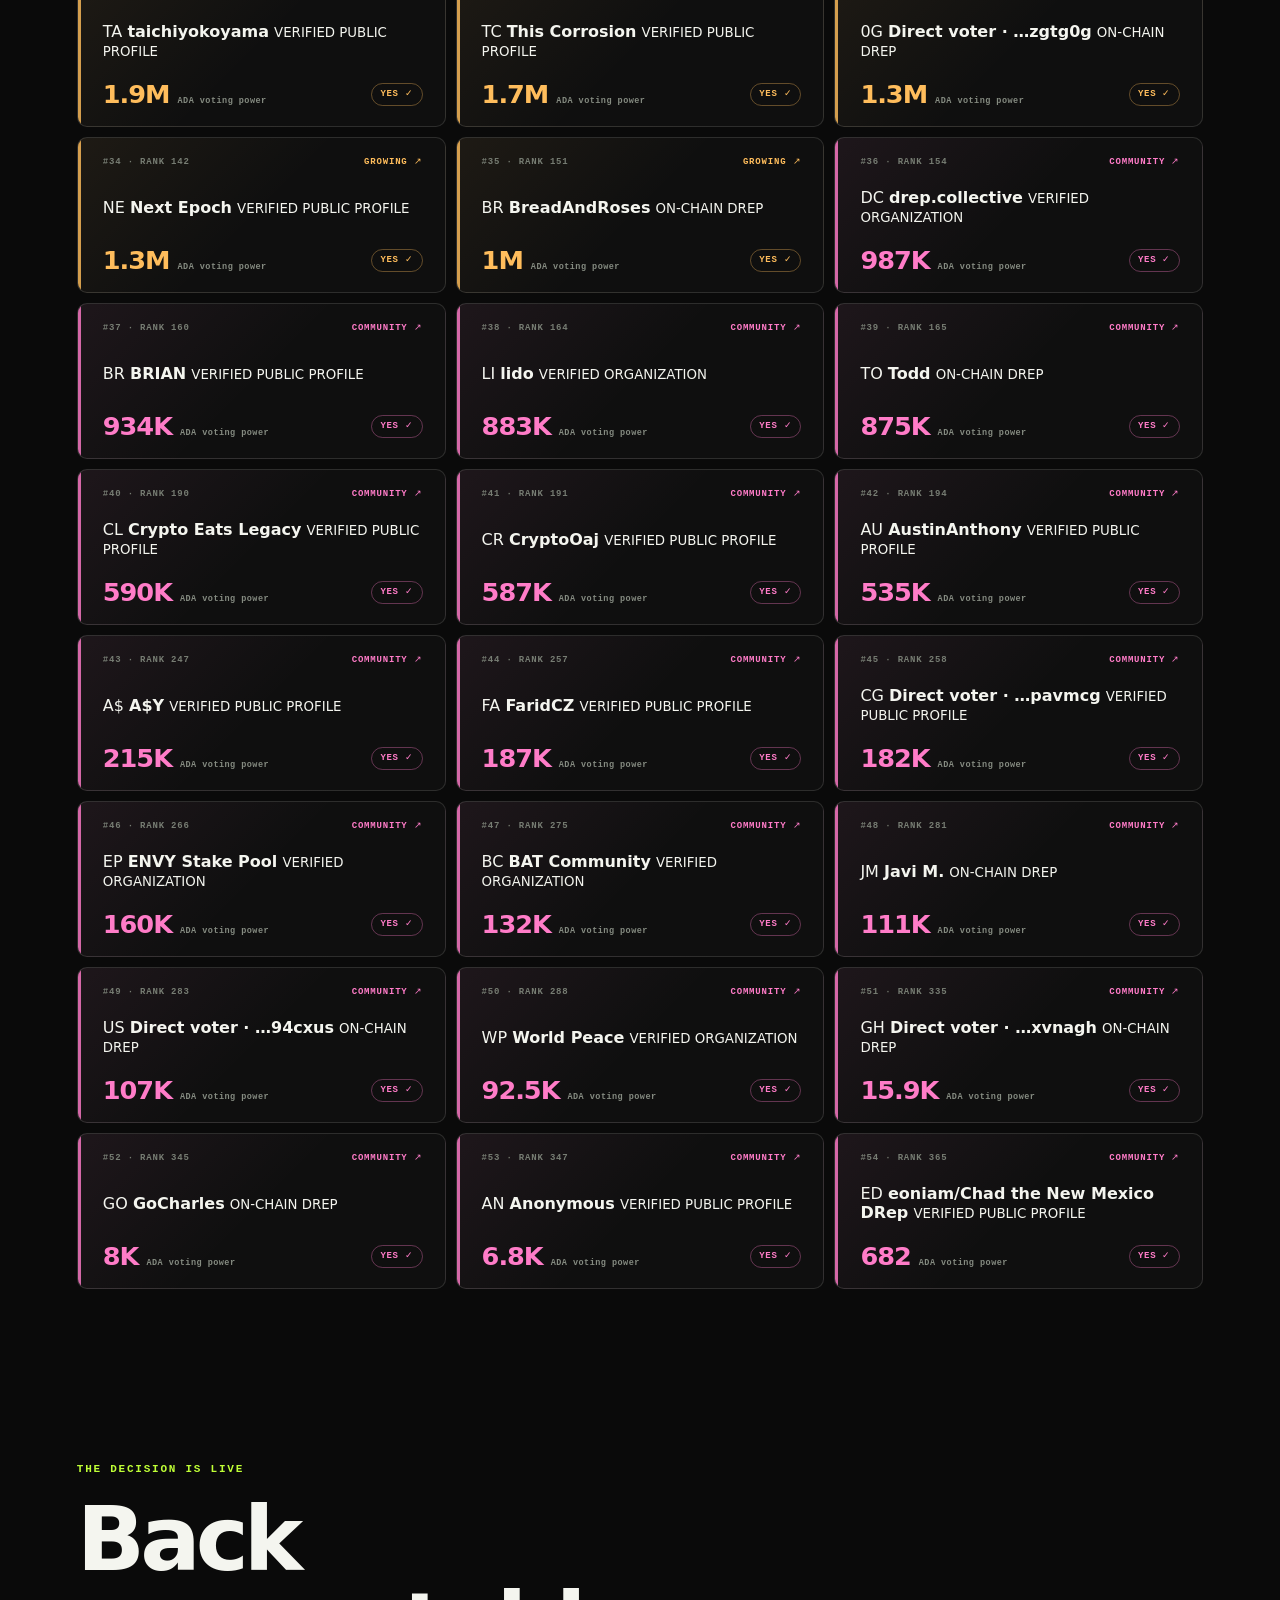
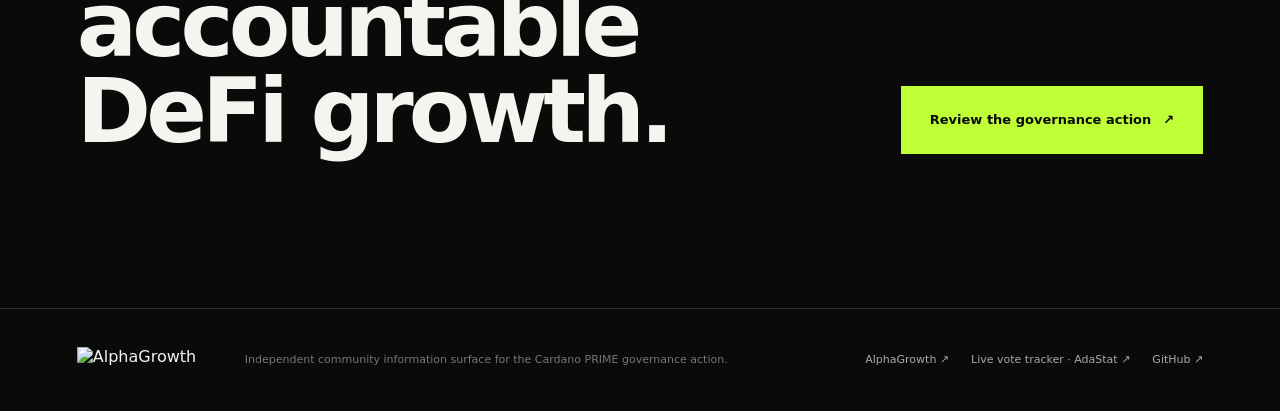
==== commit 08a096d8: "Separate live and verified DRep counts" ====
--- a/index.html
+++ b/index.html
@@ -90,7 +90,7 @@
         <div class="metric-strip reveal" aria-label="Proposal key figures">
           <div><strong>12</strong><span>month program</span></div>
           <div><strong>$200M+</strong><span>net qualifying TVL target</span></div>
-          <div><strong id="heroTeamMetric">27</strong><span>DeFi teams &amp; growing</span></div>
+          <div><strong id="heroTeamMetric" aria-live="polite">--</strong><span>participating protocols</span></div>
           <div><strong id="heroYesCount">--</strong><span>live Yes votes</span></div>
         </div>
       </section>
@@ -100,10 +100,10 @@
           <div class="section-intro reveal">
             <div>
               <p class="kicker">THE PARTICIPATING FIELD</p>
-              <h2><span id="ecosystemTeamCount">27</span> teams.<br />One growth push.</h2>
+              <h2><span id="ecosystemTeamCount" aria-live="polite">--</span> protocols.<br />One growth push.</h2>
             </div>
             <p>
-              The DeFi, infrastructure, and distribution teams named in the current participant roster. The count is
+              The DeFi, infrastructure, and distribution protocols named in the current participant roster. The count is
               generated from the roster below, so the page grows with the coalition.
             </p>
           </div>
@@ -111,7 +111,7 @@
             <span aria-hidden="true">◎</span>
             <p>Logo inclusion maps the participating ecosystem and does not, by itself, imply formal proposal endorsement.</p>
           </div>
-          <div class="logo-field" id="logoField" aria-label="Participating Cardano DeFi teams"></div>
+          <div class="logo-field" id="logoField" aria-label="Participating Cardano DeFi protocols"></div>
         </div>
       </section>
 
@@ -213,9 +213,9 @@
             <p class="supporters-deck">Ordered by current voting power, with color tiers and source-verified public profile imagery. Unmatched identities use a neutral monogram rather than an unverified photo.</p>
           </div>
           <div class="vote-summary">
-            <strong id="supporterCount">54</strong>
-            <span>Yes votes</span>
-            <small>Snapshot verified July 20, 2026 · 1:08 PM ET</small>
+            <strong id="supporterLiveCount" aria-live="polite">--</strong>
+            <span>live Yes votes</span>
+            <small><span id="supporterCount">--</span> verified DRep profiles shown below</small>
           </div>
         </div>
 
@@ -225,7 +225,7 @@
             <svg viewBox="0 0 24 24" aria-hidden="true"><path d="m21 21-4.35-4.35m2.35-5.65a8 8 0 1 1-16 0 8 8 0 0 1 16 0Z" /></svg>
             <input id="drepSearch" type="search" autocomplete="off" placeholder="Search the verified Yes list" />
           </div>
-          <span class="results-count" id="drepResultCount" aria-live="polite">Showing 54 of 54 verified Yes voters</span>
+          <span class="results-count" id="drepResultCount" aria-live="polite">Loading verified Yes voters</span>
           <a
             href="https://adastat.net/governances/529dccaadaa000746c22f1682574cb3f436eeba4d19710b90791a54226dc96d700"
             target="_blank"
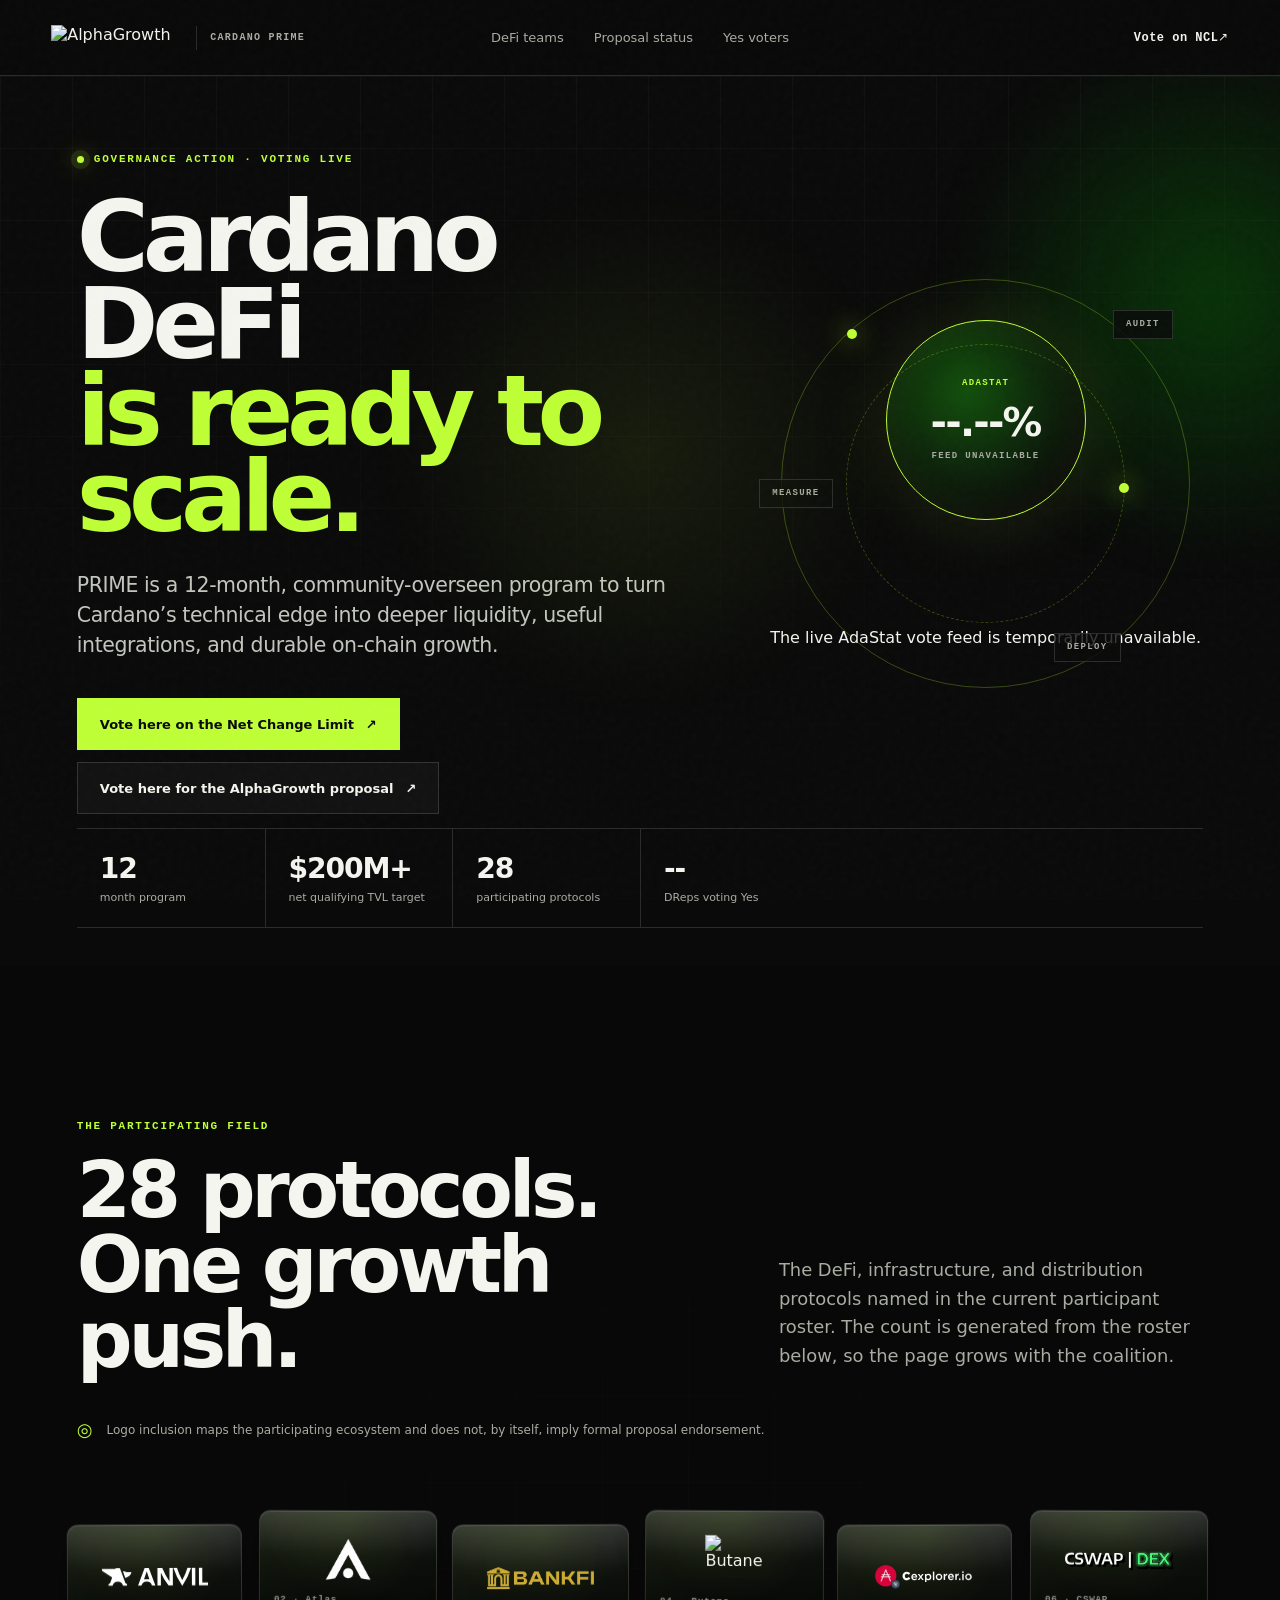
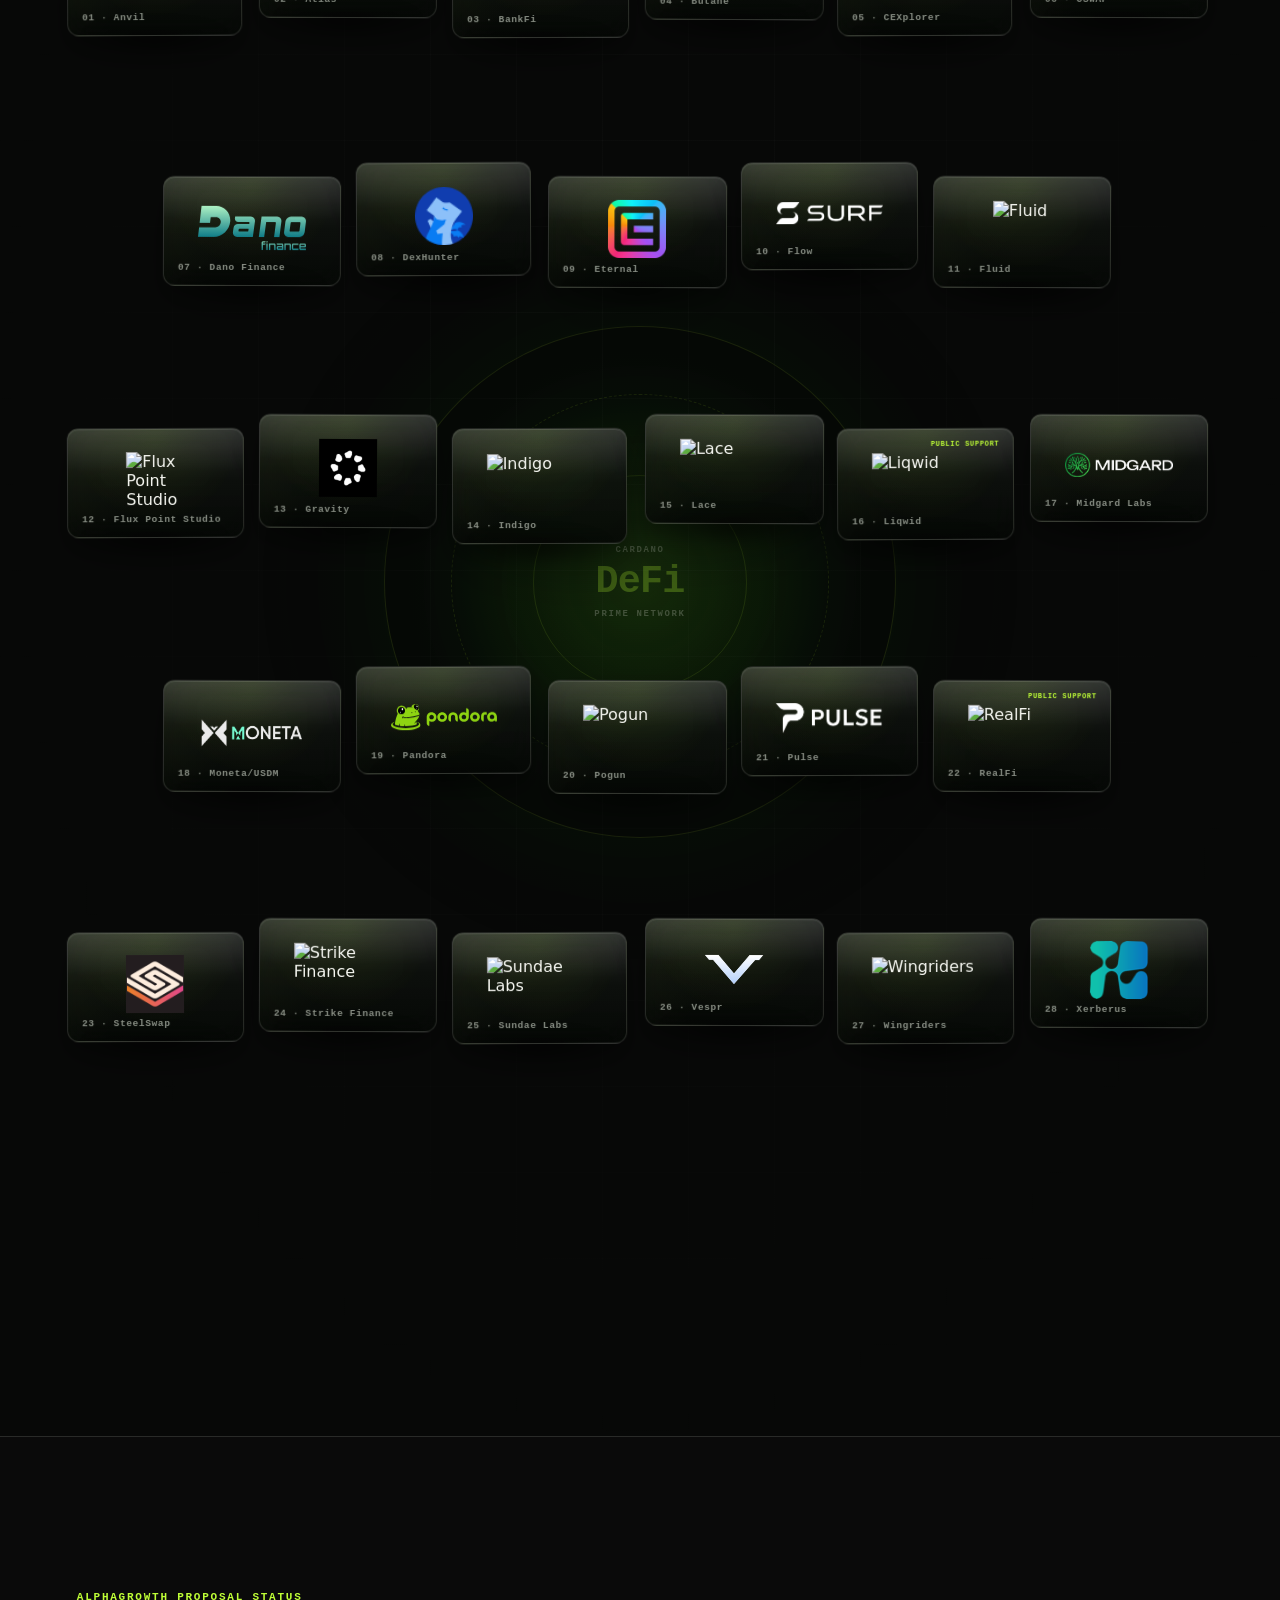
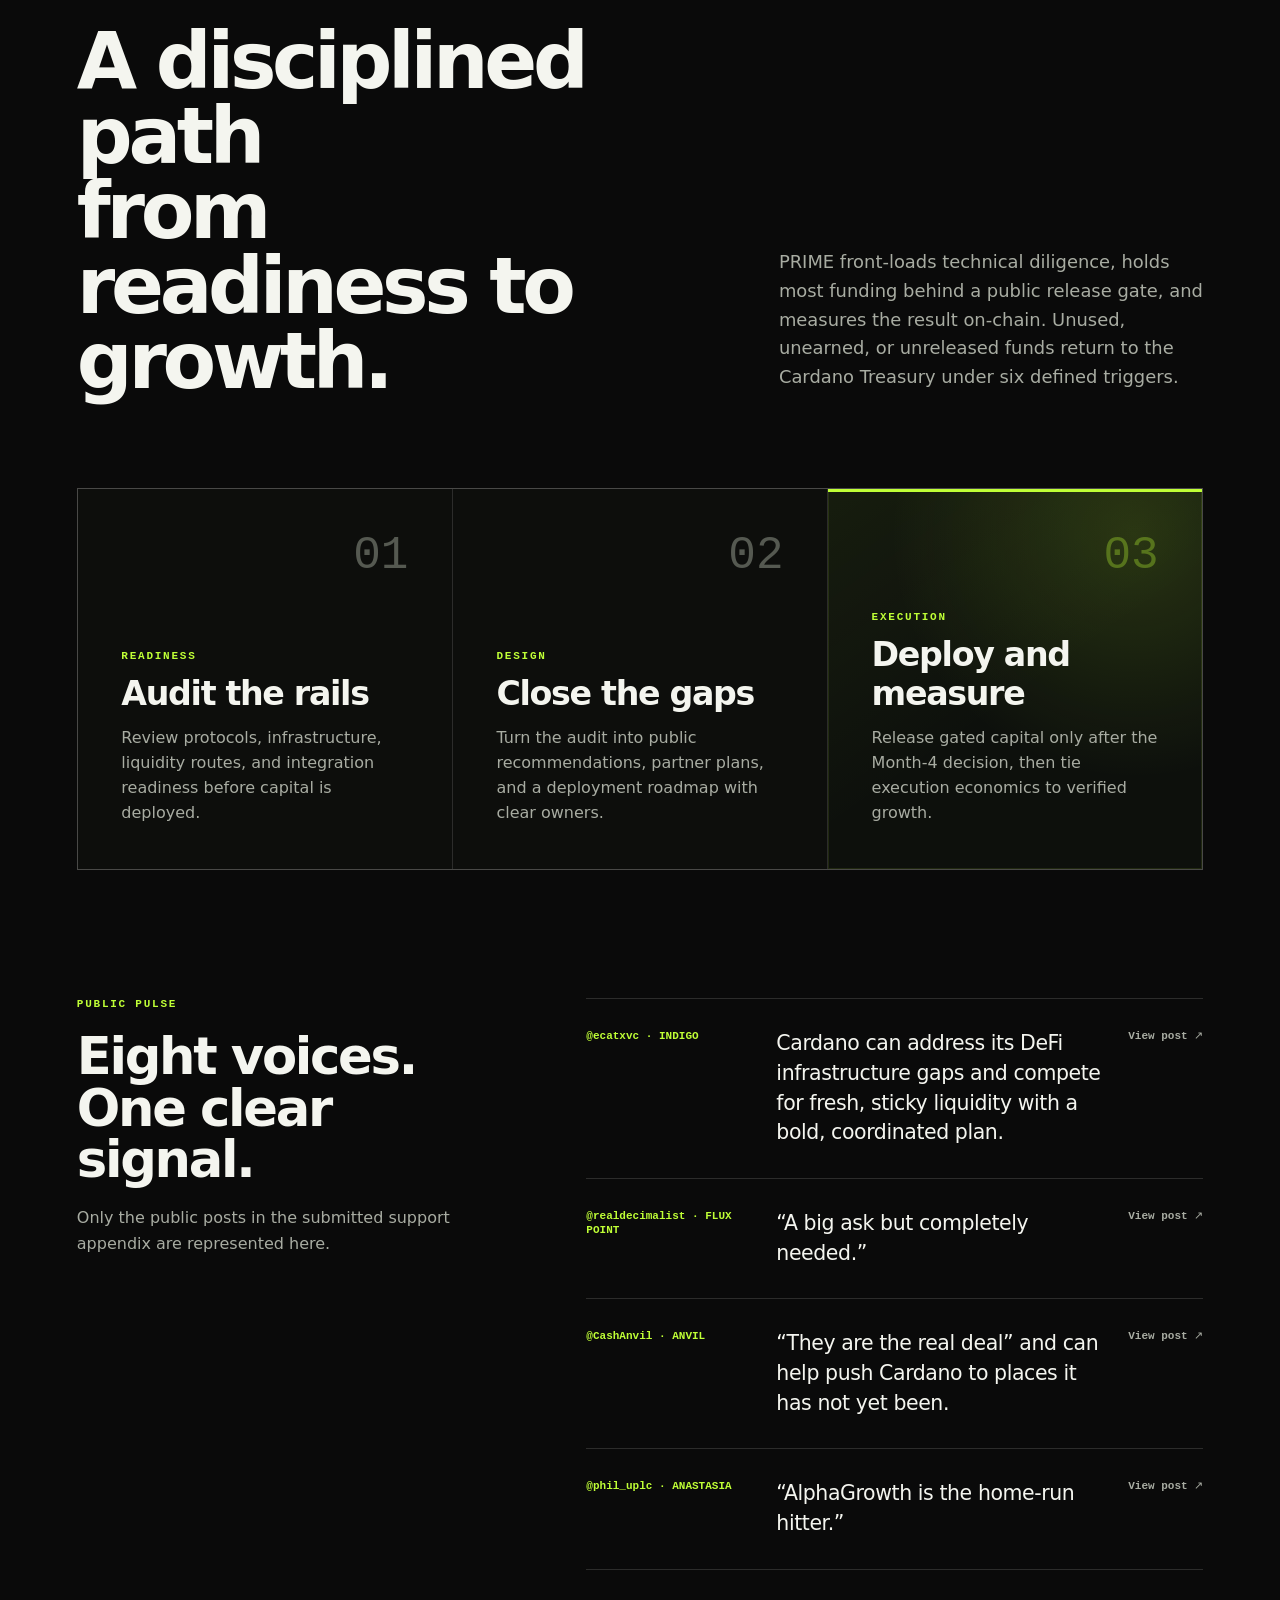
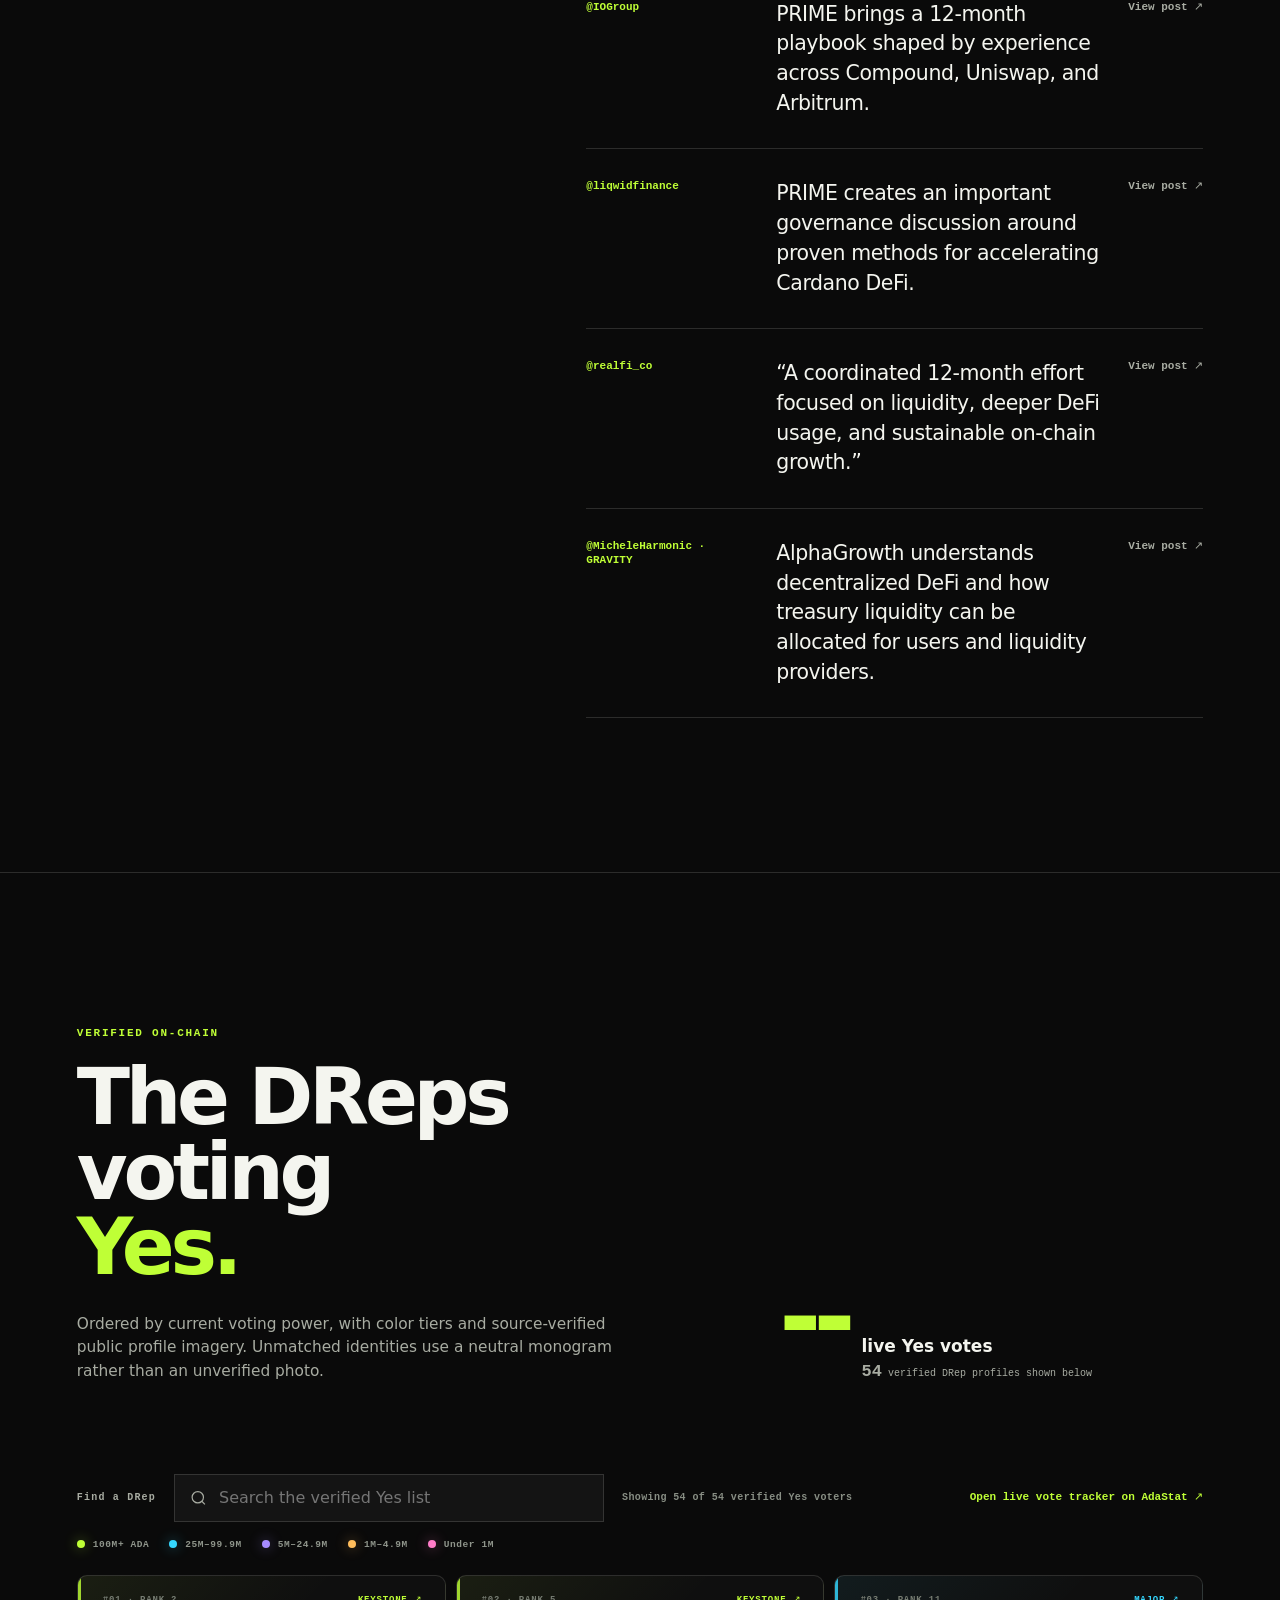
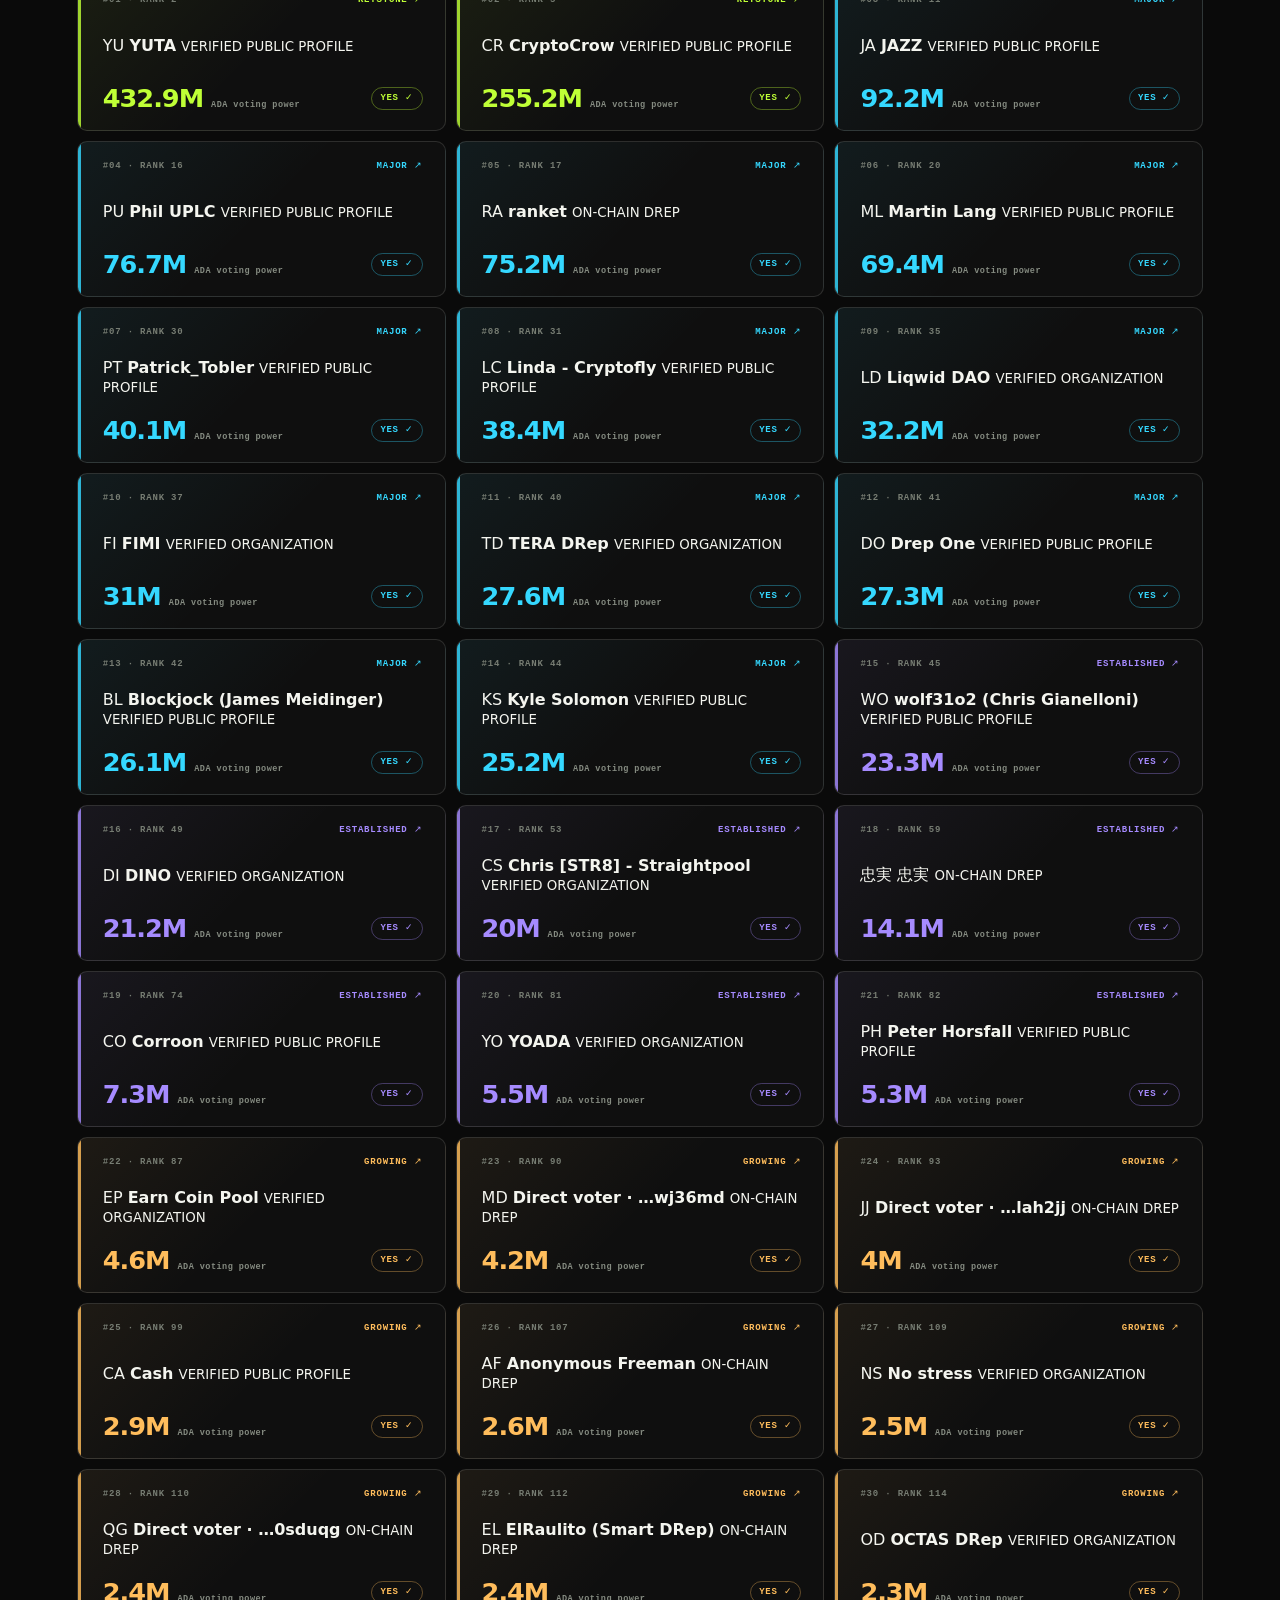
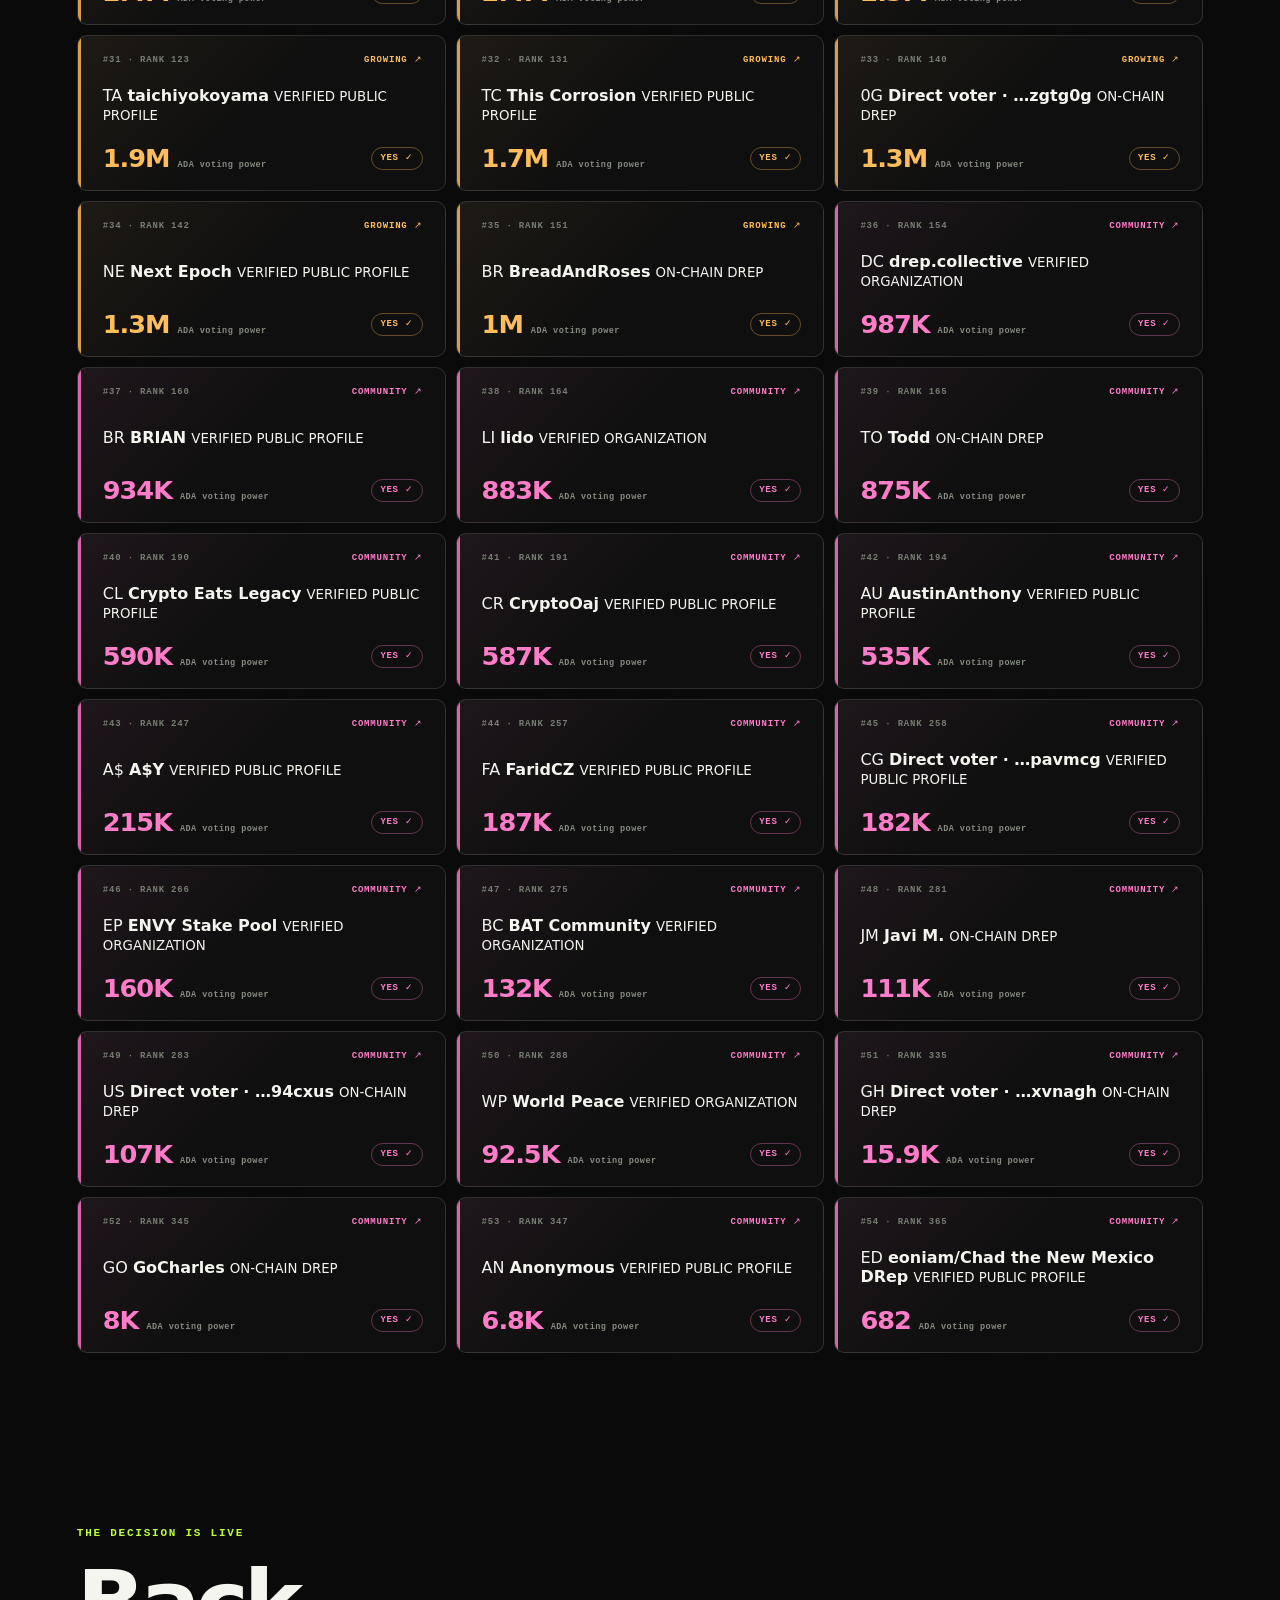
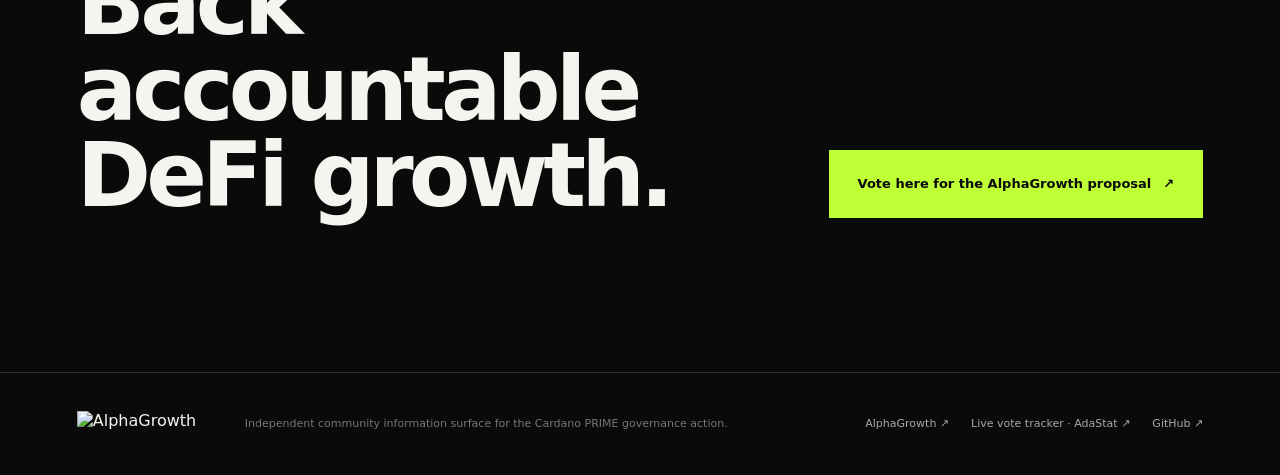
==== commit 194de34c: "Add NCL and AlphaGrowth voting links" ====
--- a/index.html
+++ b/index.html
@@ -37,10 +37,10 @@
       </nav>
       <a
         class="header-action"
-        href="https://app.cgov.io/governance/529dccaadaa000746c22f1682574cb3f436eeba4d19710b90791a54226dc96d7%3A0"
+        href="https://gov.tools/governance_actions/a75645e0871f3dbb6207df867d9bd6a1a3a5befa40d68df6da651db4d6607fbf#0"
         target="_blank"
         rel="noreferrer"
-      >Proposal <span aria-hidden="true">↗</span></a>
+      >Vote on NCL <span aria-hidden="true">↗</span></a>
     </header>
 
     <main id="main">
@@ -56,11 +56,16 @@
           <div class="hero-actions">
             <a
               class="button button-primary"
-              href="https://app.cgov.io/governance/529dccaadaa000746c22f1682574cb3f436eeba4d19710b90791a54226dc96d7%3A0"
+              href="https://gov.tools/governance_actions/a75645e0871f3dbb6207df867d9bd6a1a3a5befa40d68df6da651db4d6607fbf#0"
               target="_blank"
               rel="noreferrer"
-            >Read the proposal <span aria-hidden="true">↗</span></a>
-            <a class="button button-ghost" href="#supporters">See the Yes voters <span aria-hidden="true">↓</span></a>
+            >Vote here on the Net Change Limit <span aria-hidden="true">↗</span></a>
+            <a
+              class="button button-ghost"
+              href="https://gov.tools/governance_actions/529dccaadaa000746c22f1682574cb3f436eeba4d19710b90791a54226dc96d7#0"
+              target="_blank"
+              rel="noreferrer"
+            >Vote here for the AlphaGrowth proposal <span aria-hidden="true">↗</span></a>
           </div>
         </div>
 
@@ -90,8 +95,8 @@
         <div class="metric-strip reveal" aria-label="Proposal key figures">
           <div><strong>12</strong><span>month program</span></div>
           <div><strong>$200M+</strong><span>net qualifying TVL target</span></div>
-          <div><strong id="heroTeamMetric" aria-live="polite">--</strong><span>participating protocols</span></div>
-          <div><strong id="heroYesCount">--</strong><span>live Yes votes</span></div>
+          <div><strong id="heroTeamMetric" class="count-number" data-count-animate data-count-label="participating protocols">--</strong><span>participating protocols</span></div>
+          <div><strong id="heroYesCount" class="count-number" data-count-animate data-count-label="DReps voting Yes">--</strong><span>DReps voting Yes</span></div>
         </div>
       </section>
 
@@ -100,7 +105,7 @@
           <div class="section-intro reveal">
             <div>
               <p class="kicker">THE PARTICIPATING FIELD</p>
-              <h2><span id="ecosystemTeamCount" aria-live="polite">--</span> protocols.<br />One growth push.</h2>
+              <h2><span id="ecosystemTeamCount" class="count-number" data-count-animate data-count-label="participating protocols">--</span> protocols.<br />One growth push.</h2>
             </div>
             <p>
               The DeFi, infrastructure, and distribution protocols named in the current participant roster. The count is
@@ -213,9 +218,9 @@
             <p class="supporters-deck">Ordered by current voting power, with color tiers and source-verified public profile imagery. Unmatched identities use a neutral monogram rather than an unverified photo.</p>
           </div>
           <div class="vote-summary">
-            <strong id="supporterLiveCount" aria-live="polite">--</strong>
+            <strong id="supporterLiveCount" class="count-number" data-count-animate data-count-label="DReps voting Yes">--</strong>
             <span>live Yes votes</span>
-            <small><span id="supporterCount">--</span> verified DRep profiles shown below</small>
+            <small><span id="supporterCount" class="count-number" data-count-animate data-count-label="verified DRep profiles">--</span> verified DRep profiles shown below</small>
           </div>
         </div>
 
@@ -252,10 +257,10 @@
         </div>
         <a
           class="button button-primary button-large"
-          href="https://app.cgov.io/governance/529dccaadaa000746c22f1682574cb3f436eeba4d19710b90791a54226dc96d7%3A0"
+          href="https://gov.tools/governance_actions/529dccaadaa000746c22f1682574cb3f436eeba4d19710b90791a54226dc96d7#0"
           target="_blank"
           rel="noreferrer"
-        >Review the governance action <span aria-hidden="true">↗</span></a>
+        >Vote here for the AlphaGrowth proposal <span aria-hidden="true">↗</span></a>
       </section>
     </main>
 
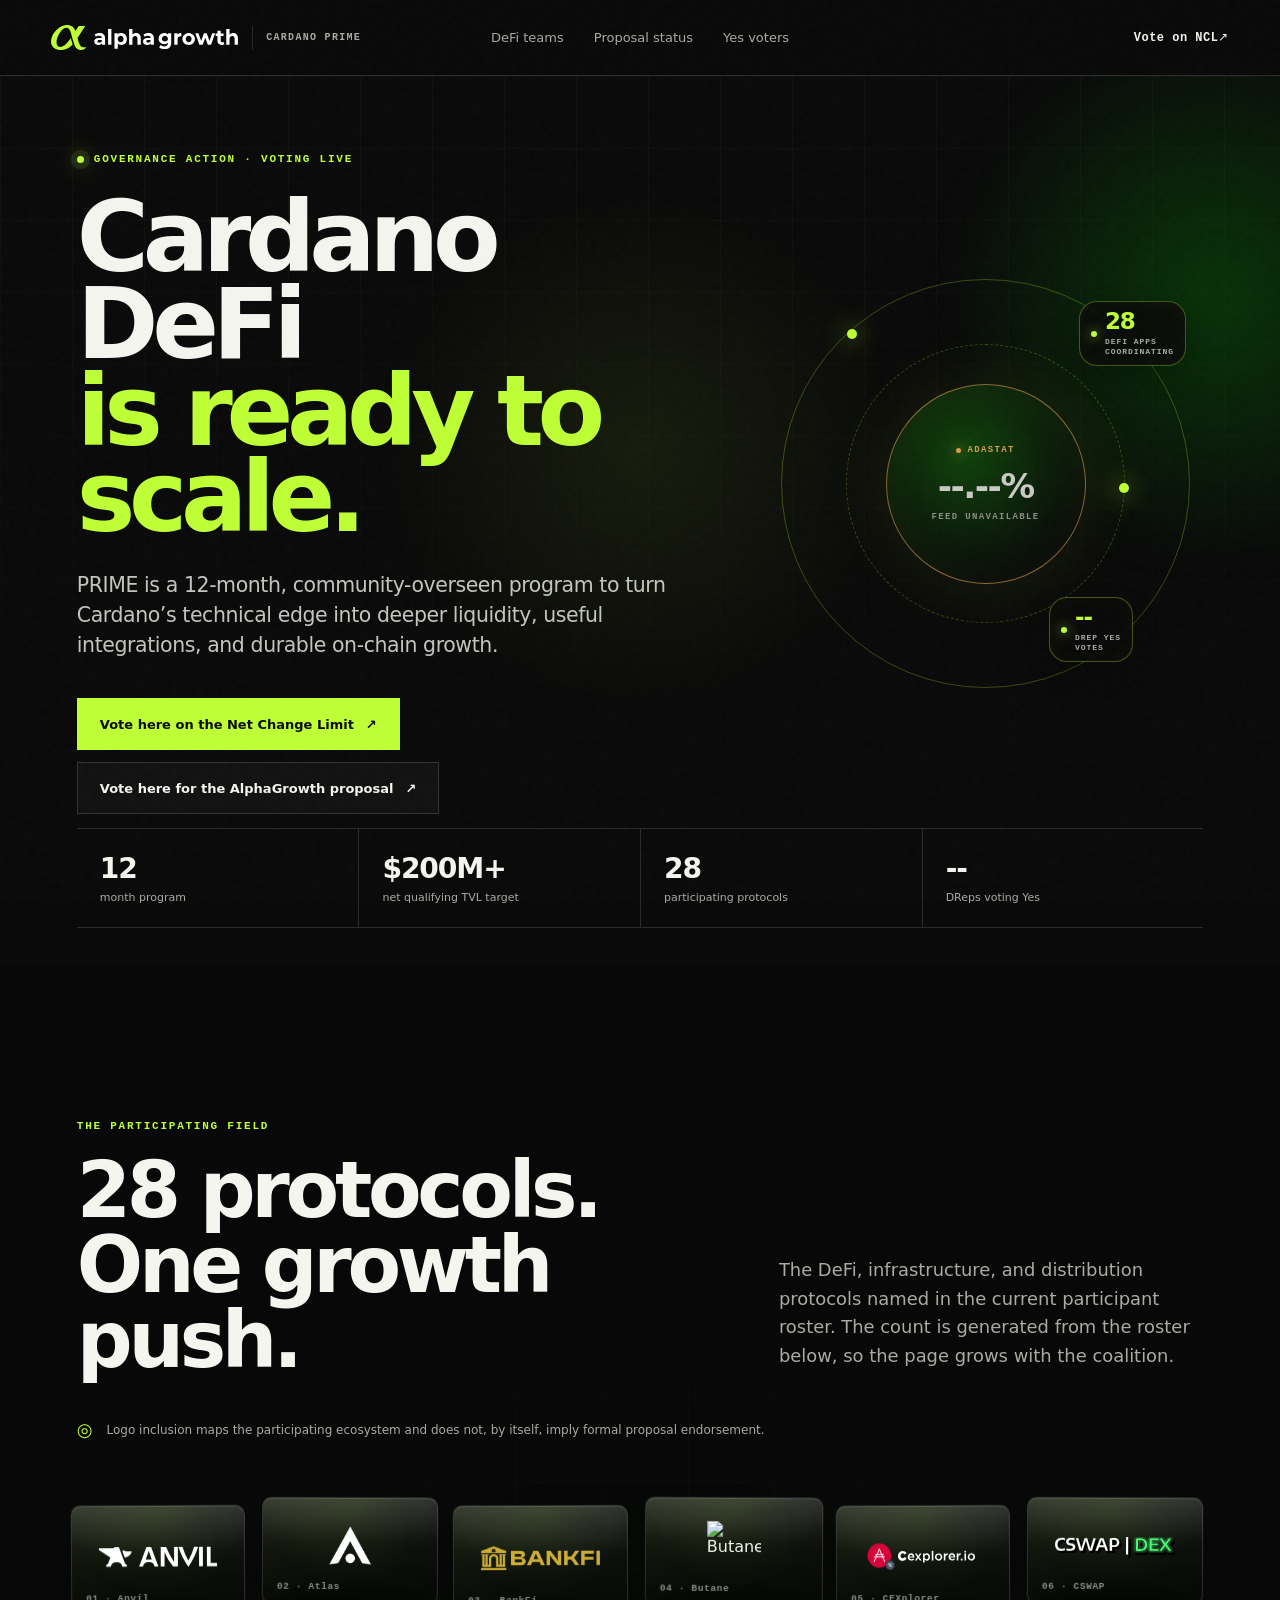
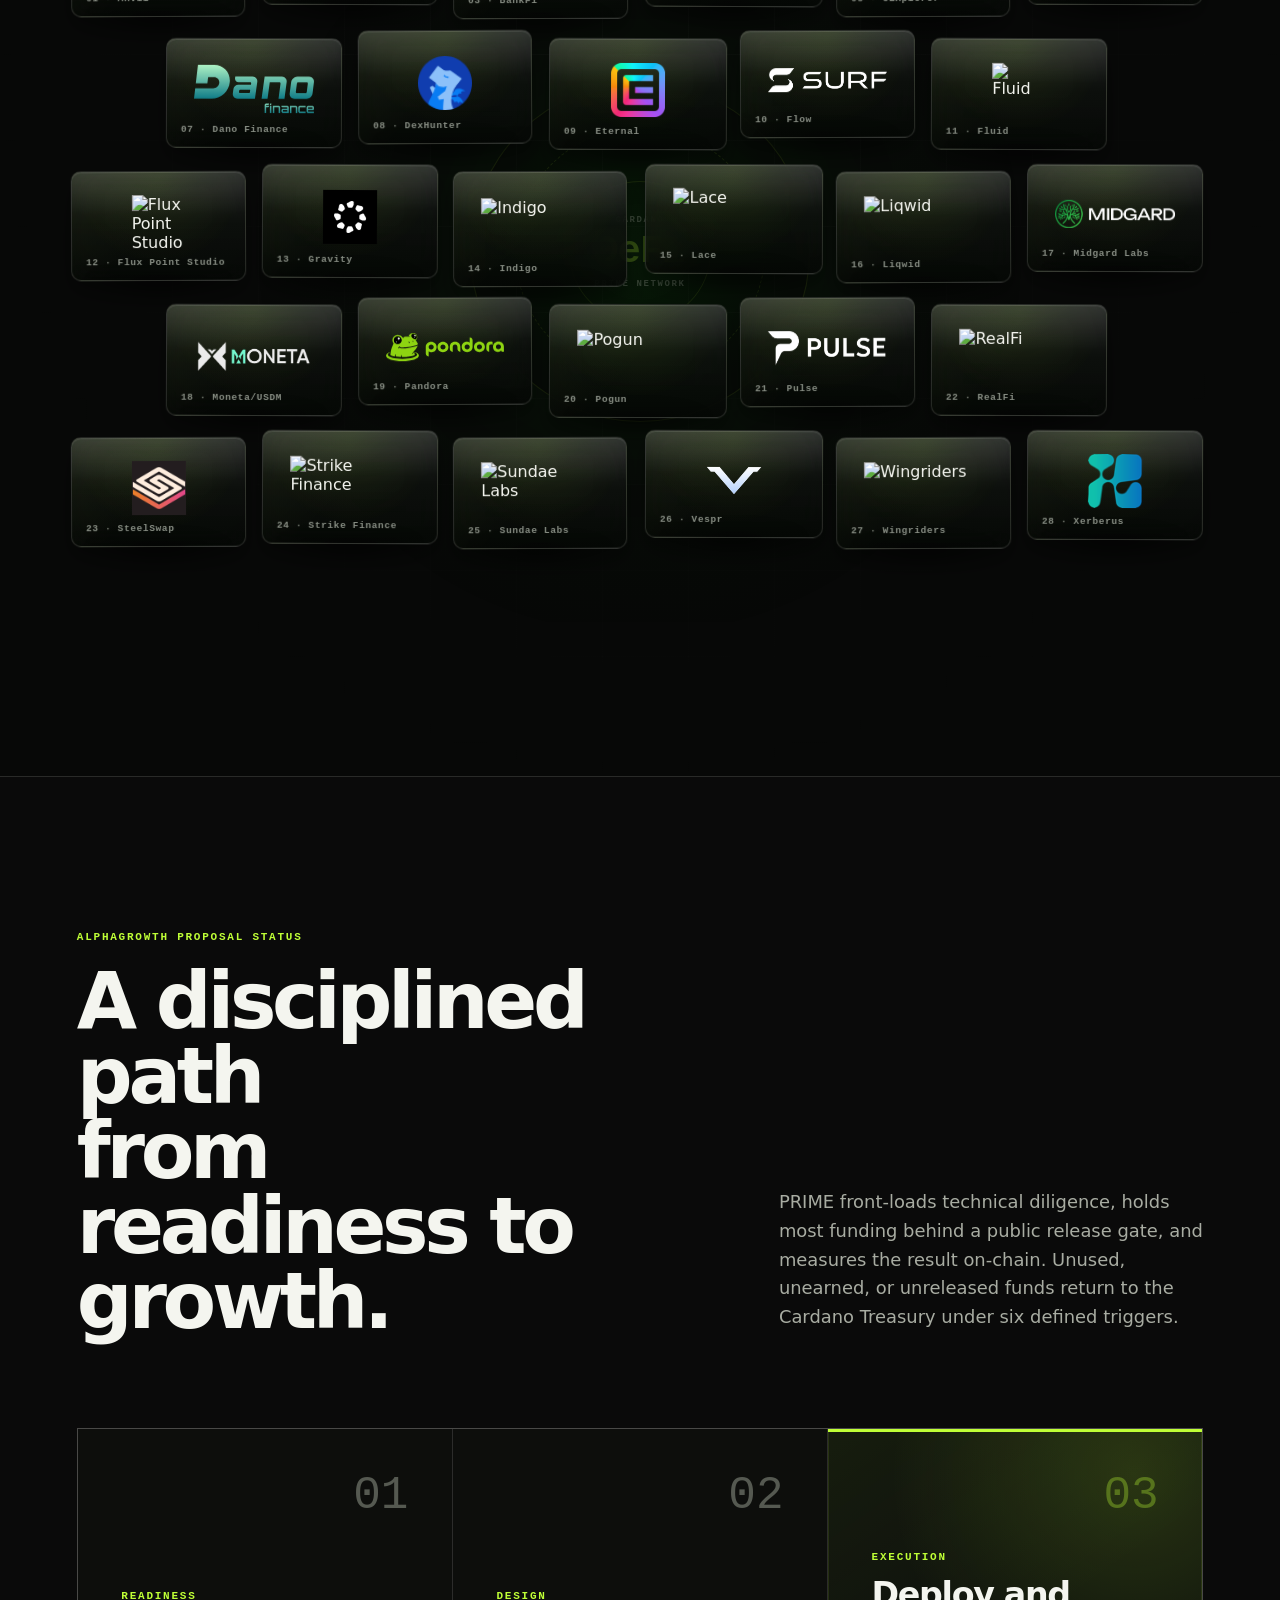
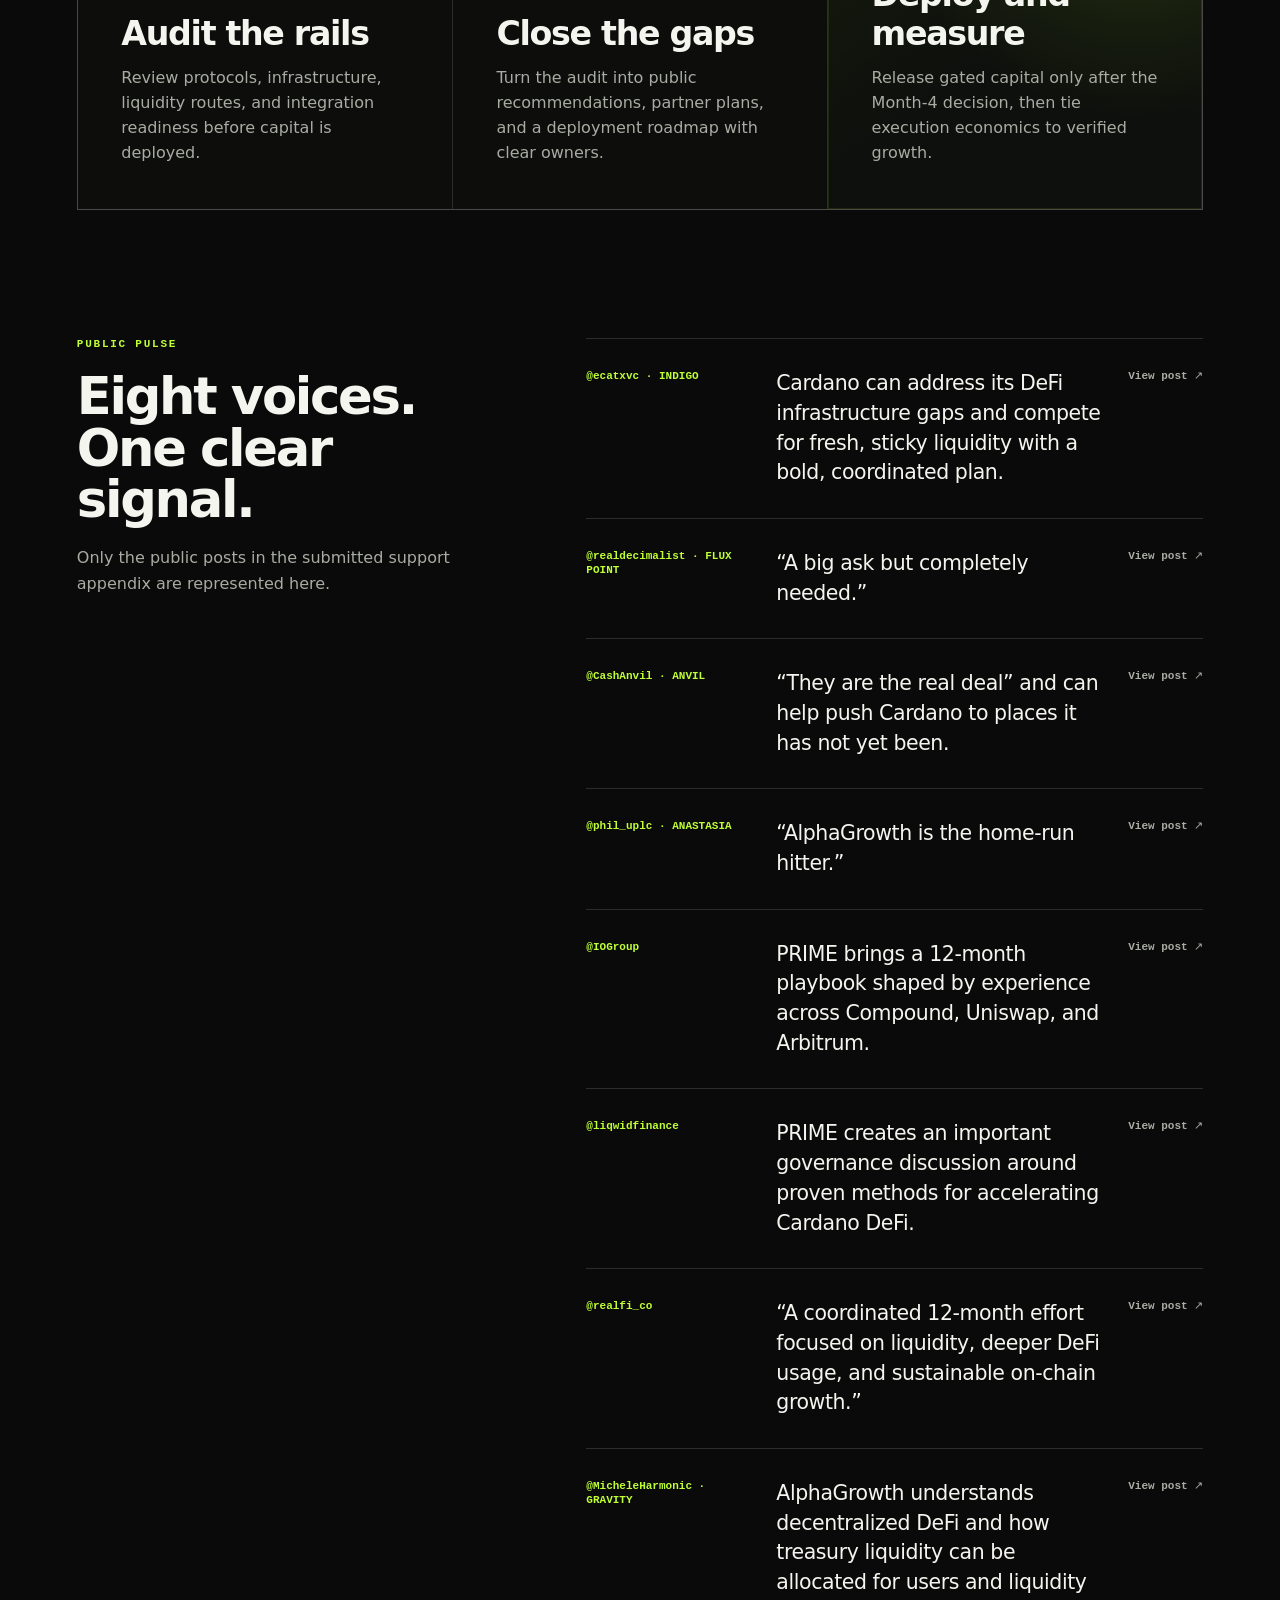
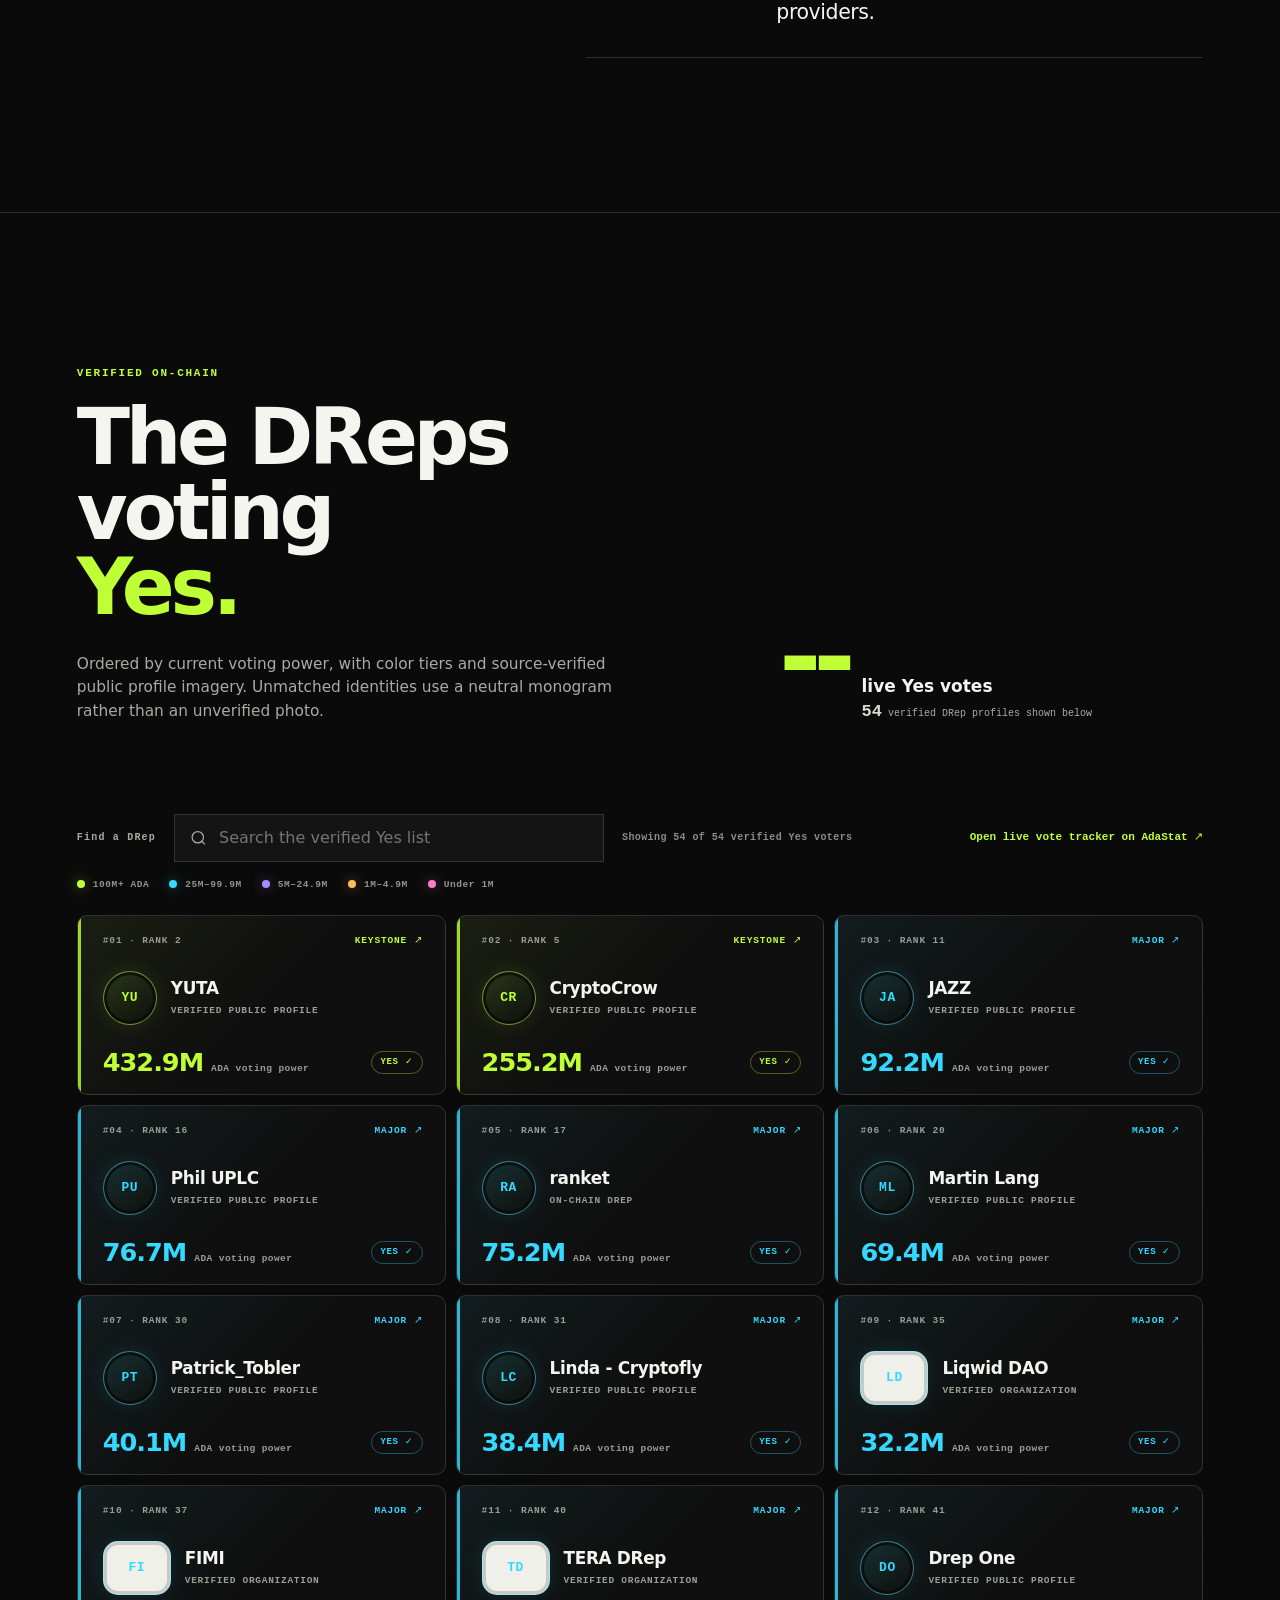
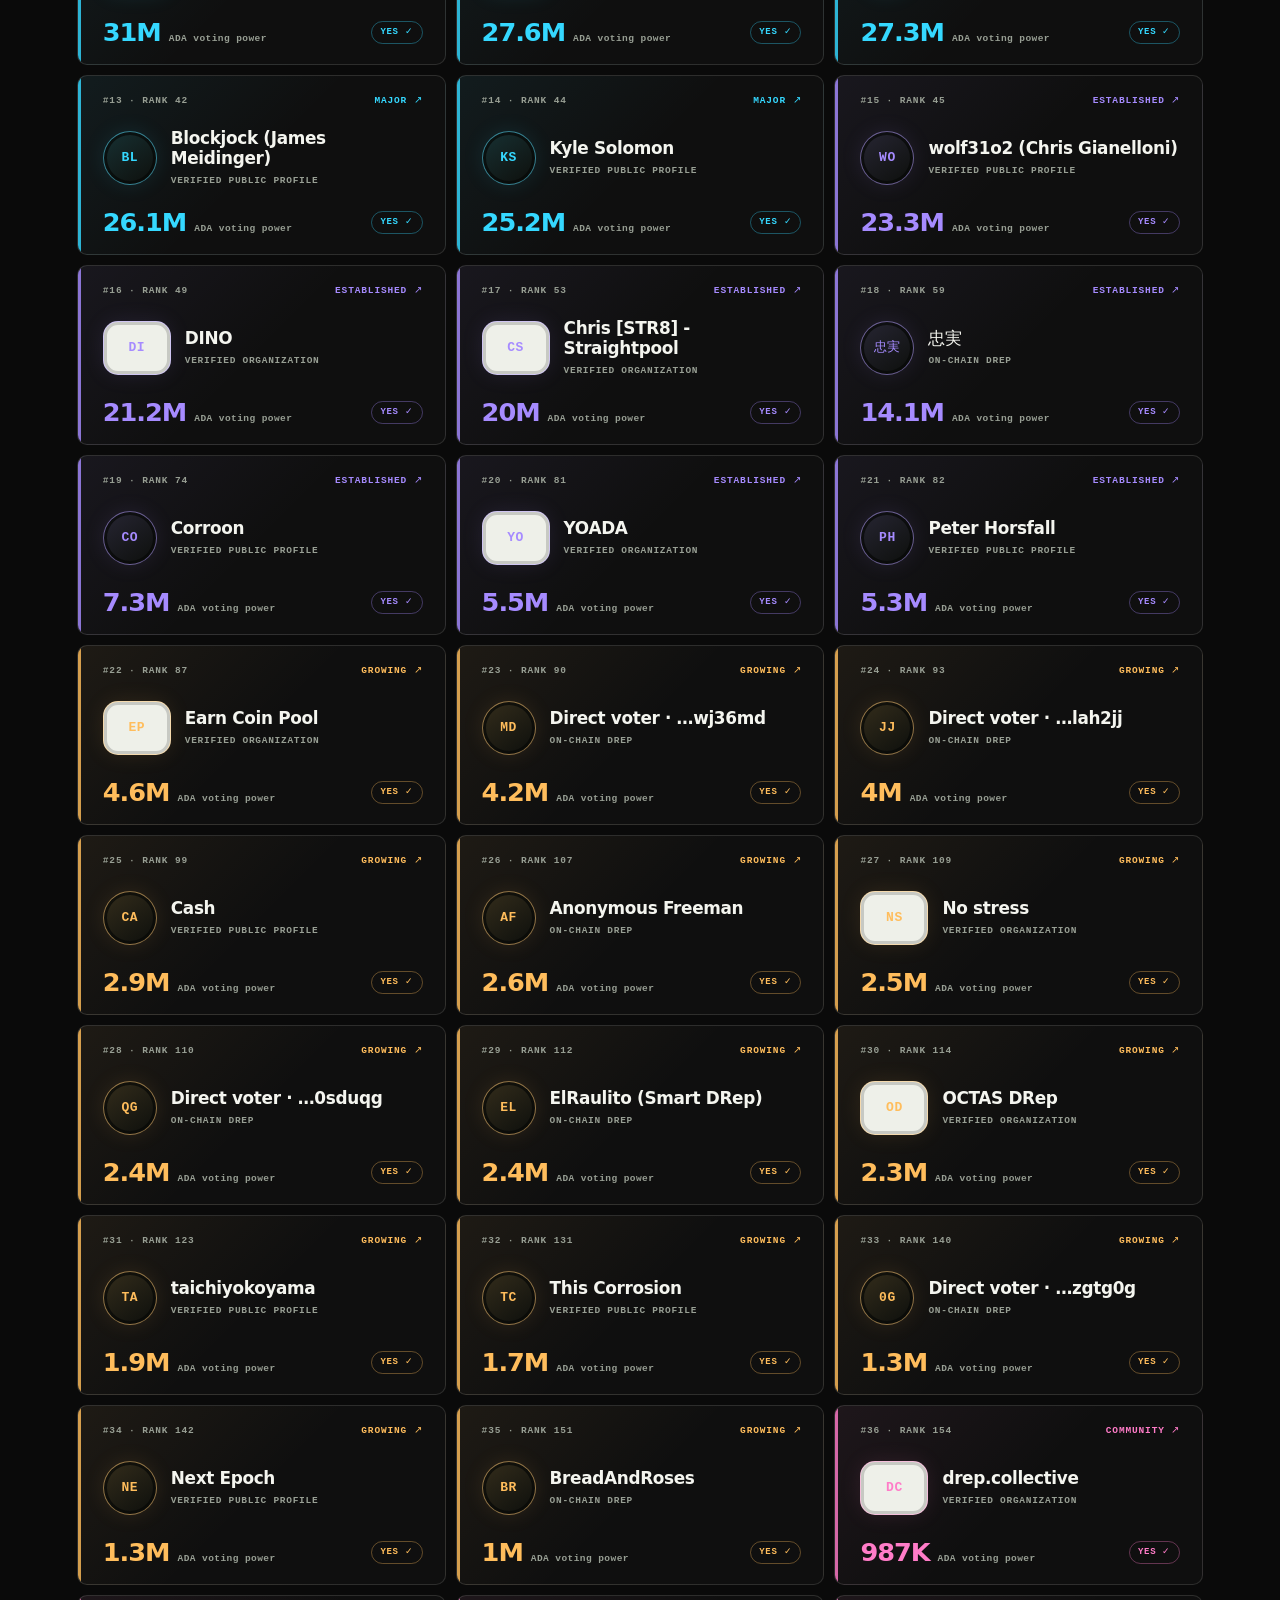
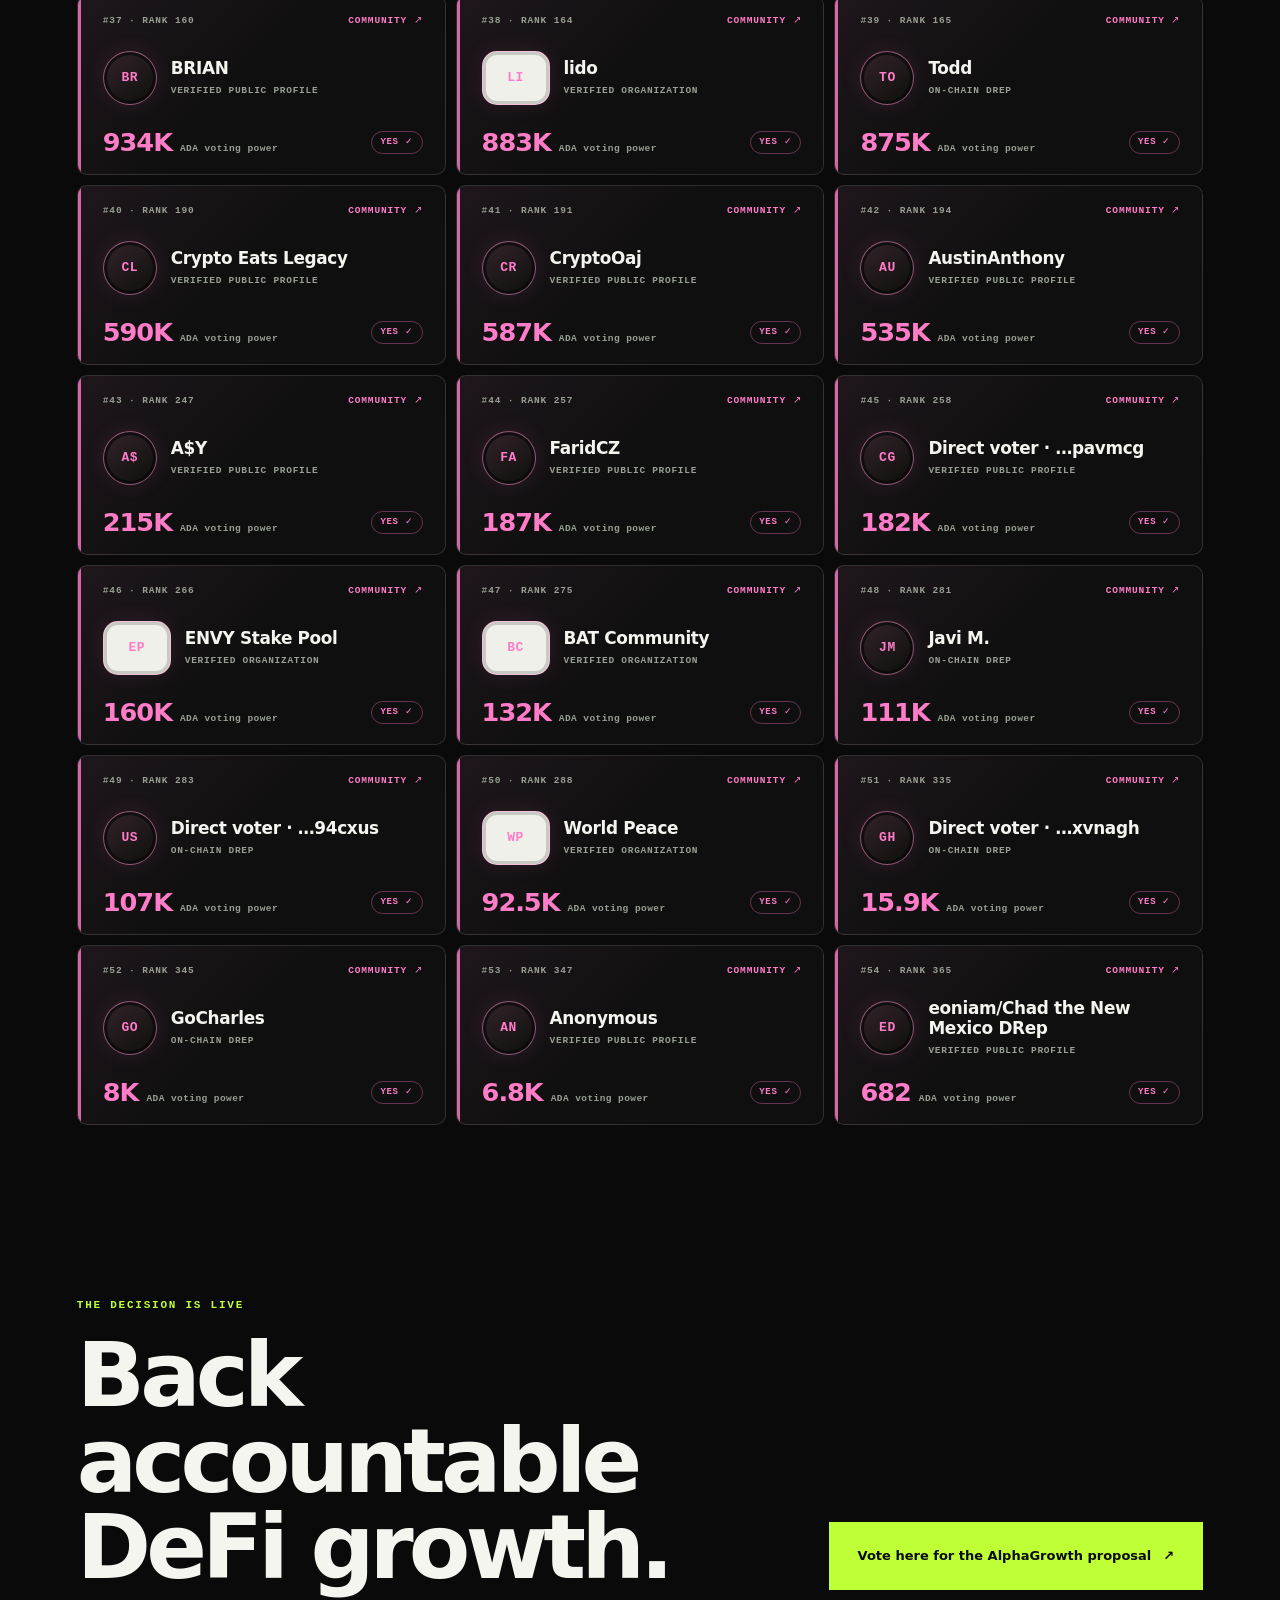
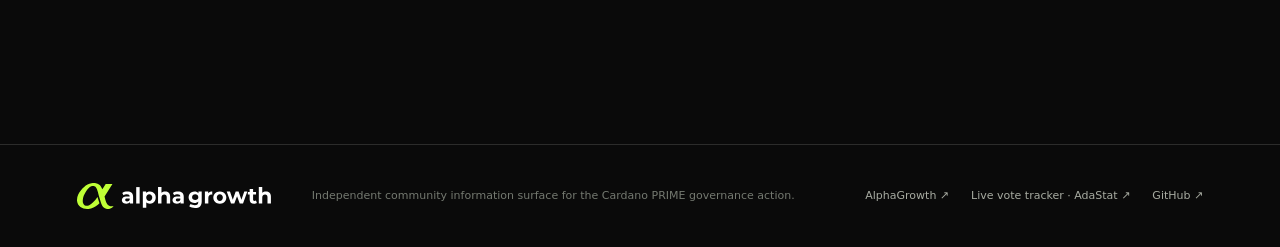
==== commit 943a4659: "Update brand assets and participant labels" ====
--- a/index.html
+++ b/index.html
@@ -14,7 +14,7 @@
       content="The proposal, the Cardano DeFi landscape, and every verified DRep Yes vote in one place."
     />
     <meta property="og:type" content="website" />
-    <link rel="icon" href="assets/brand/alphagrowth-logo.svg" type="image/svg+xml" />
+    <link rel="icon" href="assets/brand/favicon.svg" type="image/svg+xml" />
     <link rel="stylesheet" href="styles.css" />
     <title>AlphaGrowth × Cardano PRIME</title>
   </head>
@@ -26,7 +26,7 @@
 
     <header class="site-header">
       <a class="brand" href="#top" aria-label="AlphaGrowth Cardano PRIME home">
-        <img src="assets/brand/alphagrowth-logo.svg" alt="AlphaGrowth" />
+        <img src="assets/brand/alphagrowth-full-logo.svg" alt="AlphaGrowth" />
         <span class="brand-divider" aria-hidden="true"></span>
         <span class="brand-program">CARDANO PRIME</span>
       </a>
@@ -87,9 +87,20 @@
             <small id="liveVoteLabel">CONNECTING</small>
           </a>
           <span class="sr-only" id="liveVoteAnnouncement" role="status" aria-live="polite"></span>
-          <div class="orbit-tag tag-one" aria-hidden="true">AUDIT</div>
-          <div class="orbit-tag tag-two" aria-hidden="true">DEPLOY</div>
-          <div class="orbit-tag tag-three" aria-hidden="true">MEASURE</div>
+          <div class="orbit-stat tag-one">
+            <span class="orbit-stat__dot" aria-hidden="true"></span>
+            <span class="orbit-stat__copy">
+              <strong id="orbitTeamCount" class="count-number" data-count-animate data-count-label="DeFi apps coordinating">--</strong>
+              <small aria-hidden="true">DeFi apps<br />coordinating</small>
+            </span>
+          </div>
+          <div class="orbit-stat tag-two">
+            <span class="orbit-stat__dot" aria-hidden="true"></span>
+            <span class="orbit-stat__copy">
+              <strong id="orbitYesCount" class="count-number" data-count-animate data-count-label="DRep Yes votes">--</strong>
+              <small aria-hidden="true">DRep Yes<br />votes</small>
+            </span>
+          </div>
         </div>
 
         <div class="metric-strip reveal" aria-label="Proposal key figures">
@@ -266,7 +277,7 @@
 
     <footer class="site-footer">
       <a class="footer-brand" href="#top">
-        <img src="assets/brand/alphagrowth-logo.svg" alt="AlphaGrowth" />
+        <img src="assets/brand/alphagrowth-full-logo.svg" alt="AlphaGrowth" />
       </a>
       <p>Independent community information surface for the Cardano PRIME governance action.</p>
       <div>
--- a/styles.css
+++ b/styles.css
@@ -26,6 +26,7 @@
 }
 
 * { box-sizing: border-box; }
+.sr-only { position: absolute; width: 1px; height: 1px; padding: 0; margin: -1px; overflow: hidden; clip: rect(0, 0, 0, 0); white-space: nowrap; border: 0; }
 html { scroll-behavior: smooth; background: var(--black); }
 body { margin: 0; color: var(--ink); background: var(--black); overflow-x: hidden; }
 body::before {
@@ -35,6 +36,7 @@
   pointer-events: none;
   z-index: 20;
   background: radial-gradient(520px circle at var(--cursor-x) var(--cursor-y), rgba(191, 255, 54, 0.075), transparent 52%);
+  transition: opacity .18s ease;
 }
 a { color: inherit; text-decoration: none; }
 button, input { font: inherit; }
@@ -95,6 +97,8 @@
 }
 body.cursor-visible .cursor-halo, body.cursor-visible .cursor-dot { opacity: 1; }
 body.cursor-link .cursor-halo { width: 58px; height: 58px; margin: -29px 0 0 -29px; border-color: rgba(191,255,54,.92); background: rgba(191,255,54,.07); }
+body.cursor-over-logos::before { opacity: 0; }
+body.cursor-over-logos .cursor-halo, body.cursor-over-logos .cursor-dot { opacity: 0; }
 
 .site-header {
   position: fixed;
@@ -112,7 +116,7 @@
   backdrop-filter: blur(18px);
 }
 .brand { display: flex; align-items: center; gap: 13px; width: fit-content; }
-.brand img { width: 132px; height: 25px; object-fit: contain; object-position: left center; }
+.brand img { width: 188px; height: 25px; object-fit: contain; object-position: left center; }
 .brand-divider { width: 1px; height: 24px; background: var(--line); }
 .brand-program { font: 600 10px/1.1 ui-monospace, SFMono-Regular, Menlo, monospace; letter-spacing: .13em; color: var(--muted); }
 .site-header nav { display: flex; gap: 30px; font-size: 13px; color: var(--muted); }
@@ -156,7 +160,7 @@
   background: radial-gradient(circle, rgba(7,87,7,.55), transparent 64%);
   filter: blur(20px);
 }
-.hero-copy, .hero-orbit, .hero-team-rail, .metric-strip { position: relative; z-index: 2; }
+.hero-copy, .hero-orbit, .metric-strip { position: relative; z-index: 2; }
 .eyebrow, .kicker, .phase-label {
   font: 650 11px/1.2 ui-monospace, SFMono-Regular, Menlo, monospace;
   letter-spacing: .16em;
@@ -202,14 +206,16 @@
   place-items: center;
 }
 .orbit { position: absolute; border-radius: 50%; border: 1px solid rgba(191,255,54,.26); }
-.orbit-one { inset: 3%; animation: spin 28s linear 18 both; }
+.orbit-one { inset: 3%; animation: spin 28s linear infinite; will-change: transform; }
 .orbit-one::before, .orbit-two::after {
   content: ""; position: absolute; width: 10px; height: 10px; border-radius: 50%; background: var(--green); box-shadow: 0 0 26px var(--green);
 }
 .orbit-one::before { top: 12%; left: 16%; }
-.orbit-two { inset: 18%; border-style: dashed; animation: spin 22s linear 20 reverse both; }
+.orbit-two { inset: 18%; border-style: dashed; animation: spin 22s linear infinite reverse; will-change: transform; }
 .orbit-two::after { right: -5px; top: 50%; }
 .orbit-core {
+  position: relative;
+  z-index: 2;
   width: 46%;
   aspect-ratio: 1;
   display: flex;
@@ -220,58 +226,53 @@
   border: 1px solid var(--green);
   background: radial-gradient(circle at 40% 35%, #124f0c, #0a0a0a 74%);
   box-shadow: 0 0 80px rgba(191,255,54,.12), inset 0 0 40px rgba(191,255,54,.07);
-}
-.orbit-core span, .orbit-core small, .orbit-tag { font: 700 9px/1 ui-monospace, SFMono-Regular, Menlo, monospace; letter-spacing: .15em; }
-.orbit-core span { color: var(--green); margin-bottom: 11px; }
-.orbit-core strong { font-size: clamp(24px, 3.1vw, 46px); letter-spacing: -.045em; }
+  color: var(--ink);
+  text-decoration: none;
+  transition: transform .25s ease, border-color .25s ease, box-shadow .25s ease, opacity .25s ease;
+}
+.orbit-core span, .orbit-core small { font: 700 9px/1 ui-monospace, SFMono-Regular, Menlo, monospace; letter-spacing: .15em; }
+.orbit-core span { display: inline-flex; align-items: center; gap: 6px; color: var(--green); margin-bottom: 11px; }
+.orbit-core span::before { content: ""; width: 5px; height: 5px; border-radius: 50%; background: currentColor; box-shadow: 0 0 12px currentColor; }
+.orbit-core strong { font-size: clamp(24px, 3.1vw, 46px); font-variant-numeric: tabular-nums; letter-spacing: -.045em; }
 .orbit-core small { color: var(--muted); margin-top: 7px; }
-.orbit-tag { position: absolute; padding: 9px 12px; border: 1px solid var(--line); color: var(--muted); background: rgba(10,10,10,.8); }
-.tag-one { top: 10%; right: 7%; }
-.tag-two { bottom: 9%; right: 19%; }
-.tag-three { left: -2%; top: 49%; }
+.orbit-core:hover, .orbit-core:focus-visible { transform: scale(1.025); border-color: #d1ff70; box-shadow: 0 0 95px rgba(191,255,54,.18), inset 0 0 44px rgba(191,255,54,.1); }
+.orbit-core:focus-visible { outline: 2px solid var(--green); outline-offset: 6px; }
+.orbit-core[data-feed-state="loading"] strong { opacity: .55; }
+.orbit-core[data-feed-state="stale"], .orbit-core[data-feed-state="error"] { border-color: rgba(255,193,92,.62); opacity: .82; }
+.orbit-core[data-feed-state="stale"] span, .orbit-core[data-feed-state="error"] span { color: #ffc15c; }
+.orbit-core[data-feed-state="error"] strong { font-size: clamp(21px, 2.7vw, 39px); }
+.orbit-stat {
+  position: absolute;
+  z-index: 3;
+  display: inline-flex;
+  align-items: center;
+  gap: 8px;
+  padding: 9px 11px;
+  border: 1px solid rgba(191,255,54,.32);
+  border-radius: 18px;
+  color: var(--ink);
+  background: rgba(10,10,10,.88);
+  box-shadow: 0 10px 26px rgba(0,0,0,.22), inset 0 0 22px rgba(191,255,54,.035);
+  font: 700 8px/1.18 ui-monospace, SFMono-Regular, Menlo, monospace;
+  letter-spacing: .12em;
+  text-transform: uppercase;
+  pointer-events: none;
+  animation: orbit-stat-float 4.8s ease-in-out infinite alternate;
+  will-change: transform;
+}
+.orbit-stat__dot { width: 6px; height: 6px; flex: 0 0 6px; border-radius: 50%; background: var(--green); box-shadow: 0 0 13px var(--green); }
+.orbit-stat__copy { display: flex; flex-direction: column; gap: 5px; }
+.orbit-stat strong { color: var(--green); font: 750 clamp(16px, 2vw, 23px)/.92 Inter, ui-sans-serif, system-ui, sans-serif; letter-spacing: -.05em; font-variant-numeric: tabular-nums; }
+.orbit-stat small { color: var(--muted); font: inherit; }
+.tag-one { top: 8%; right: 4%; }
+.tag-two { bottom: 9%; right: 16%; animation-delay: -2.1s; }
 @keyframes spin { to { transform: rotate(360deg); } }
-
-.hero-team-rail {
-  grid-column: 1 / -1;
-  margin-top: clamp(54px, 7vh, 86px);
-  border: 1px solid rgba(244,245,239,.14);
-  background: linear-gradient(180deg, rgba(255,255,255,.055), rgba(255,255,255,.018));
-  box-shadow: 0 26px 80px rgba(0,0,0,.24), inset 0 1px 0 rgba(255,255,255,.07);
-  backdrop-filter: blur(15px);
-}
-.hero-team-rail__heading {
-  min-height: 46px;
-  padding: 0 18px;
-  display: flex;
-  justify-content: space-between;
-  align-items: center;
-  gap: 20px;
-  border-bottom: 1px solid var(--line);
-  color: var(--muted);
-  font: 650 10px/1 ui-monospace, SFMono-Regular, Menlo, monospace;
-  letter-spacing: .12em;
-}
-.hero-team-rail__heading a { color: var(--green); transition: color .2s ease; }
-.hero-team-rail__heading a:hover, .hero-team-rail__heading a:focus-visible { color: #d8ff83; }
-.hero-team-rail__logos { display: grid; grid-template-columns: repeat(8, minmax(0, 1fr)); }
-.hero-team-rail__logos a {
-  min-width: 0;
-  height: 88px;
-  padding: 20px clamp(12px, 1.5vw, 24px);
-  display: grid;
-  place-items: center;
-  border-left: 1px solid var(--line);
-  transition: background .22s ease, box-shadow .22s ease;
-}
-.hero-team-rail__logos a:first-child { border-left: 0; }
-.hero-team-rail__logos a:hover, .hero-team-rail__logos a:focus-visible { background: rgba(191,255,54,.055); box-shadow: inset 0 -2px 0 var(--green); }
-.hero-team-rail__logos img { width: min(100%, 145px); height: 46px; object-fit: contain; filter: saturate(.9); transition: transform .25s cubic-bezier(.16,1,.3,1), filter .2s ease; }
-.hero-team-rail__logos a:hover img, .hero-team-rail__logos a:focus-visible img { transform: translateY(-2px) scale(1.04); filter: none; }
+@keyframes orbit-stat-float { to { transform: translate3d(0, -7px, 0); } }
 
 .metric-strip {
   grid-column: 1 / -1;
   display: grid;
-  grid-template-columns: repeat(6, 1fr);
+  grid-template-columns: repeat(4, 1fr);
   margin-top: 14px;
   border-top: 1px solid var(--line);
   border-bottom: 1px solid var(--line);
@@ -280,6 +281,17 @@
 .metric-strip div:first-child { border-left: 0; }
 .metric-strip strong { font-size: clamp(21px, 2.2vw, 33px); letter-spacing: -.04em; }
 .metric-strip span { color: var(--muted); font-size: 11px; }
+.count-number[data-count-animate] { display: inline-block; font-variant-numeric: tabular-nums; }
+@media (pointer: fine) {
+  .count-number[data-count-animate] { cursor: pointer; }
+  .count-number[data-count-animate]:hover { text-shadow: 0 0 26px rgba(191,255,54,.28); }
+}
+.count-number.is-counting { animation: count-pulse 760ms cubic-bezier(.16,1,.3,1) both; }
+@keyframes count-pulse {
+  0% { opacity: .38; transform: translateY(9px) scale(.94); }
+  58% { opacity: 1; transform: translateY(-2px) scale(1.025); }
+  100% { opacity: 1; transform: translateY(0) scale(1); }
+}
 
 .section-shell { width: min(100%, 1480px); margin: 0 auto; padding: clamp(100px, 12vw, 180px) clamp(20px, 6vw, 92px); }
 .section-shell, .ecosystem { scroll-margin-top: 76px; }
@@ -346,12 +358,12 @@
 .ecosystem-note p { margin: 0; }
 .ecosystem-note strong { color: #d8dbd2; font-weight: 650; }
 .logo-field {
-  --field-cursor-x: 50%;
-  --field-cursor-y: 50%;
+  --constellation-base-height: clamp(740px, 54vw, 800px);
+  --constellation-extra-space: 0px;
   position: relative;
-  min-height: 1400px;
-  margin-inline: -10px;
-  padding: 26px 10px;
+  min-height: calc(var(--constellation-base-height) + var(--constellation-extra-space));
+  margin-inline: -6px;
+  padding: 18px 6px 28px;
   isolation: isolate;
   perspective: 1200px;
 }
@@ -362,18 +374,15 @@
   z-index: 0;
   pointer-events: none;
   opacity: .52;
-  background:
-    radial-gradient(260px circle at var(--field-cursor-x) var(--field-cursor-y), rgba(191,255,54,.16), transparent 72%),
-    radial-gradient(540px circle at 50% 50%, rgba(7,87,7,.2), transparent 72%);
+  background: radial-gradient(540px circle at 50% 50%, rgba(7,87,7,.2), transparent 72%);
   transition: opacity .45s ease;
 }
-.logo-field[data-active="true"]::before { opacity: 1; }
 .field-core {
   position: absolute;
   z-index: 0;
   left: 50%;
   top: 50%;
-  width: min(40vw, 520px);
+  width: min(28vw, 340px);
   aspect-ratio: 1;
   display: grid;
   place-items: center;
@@ -412,37 +421,36 @@
   --float-r: 0deg;
   position: absolute;
   z-index: 2;
-  left: calc(var(--x) * 1%);
-  top: calc(var(--y) * 1%);
-  width: clamp(148px, calc(var(--w) * 1%), 260px);
+  left: var(--card-left, calc(var(--x) * 1%));
+  top: var(--card-top, calc(var(--y) * 1%));
+  width: clamp(148px, calc(var(--w) * 1%), 232px);
   height: calc(var(--h) * 1px);
-  padding: 24px 22px 30px;
+  padding: 19px 16px 27px;
   display: flex;
   flex-direction: column;
   justify-content: center;
   align-items: center;
-  gap: 14px;
+  gap: 10px;
   overflow: visible;
   border: 1px solid rgba(244,245,239,.14);
-  border-radius: 12px;
+  border-radius: 10px;
   background:
     linear-gradient(180deg, rgba(255,255,255,.105), rgba(255,255,255,.018) 48%, rgba(0,0,0,.16)),
     linear-gradient(135deg, rgba(191,255,54,.055), transparent 50%),
     rgba(8,11,8,.82);
   box-shadow:
-    0 28px 55px rgba(0,0,0,.28),
-    0 10px 18px rgba(0,0,0,.22),
+    0 20px 42px rgba(0,0,0,.28),
+    0 8px 14px rgba(0,0,0,.22),
     inset 0 1px 0 rgba(255,255,255,.12),
     inset 0 -18px 34px rgba(0,0,0,.17);
   backdrop-filter: blur(14px);
   opacity: var(--mag-opacity);
   transform-origin: center;
   transform: translate3d(var(--mag-x), calc(var(--mag-y) + var(--float-y)), var(--mag-z)) rotate(calc(var(--base-r) + var(--float-r) + var(--mag-r))) scale(var(--mag-scale));
-  transition: opacity .38s ease, border-color .22s ease, background .22s ease, box-shadow .28s ease, transform .58s cubic-bezier(.16,1,.3,1);
+  transition: opacity .22s ease, border-color .22s ease, background .22s ease, box-shadow .28s ease;
   animation: idle-float calc(var(--float-speed) * 1s) ease-in-out 16 both;
   animation-delay: var(--delay);
 }
-.logo-field[data-active="true"] .team-card { transition: opacity .18s ease, border-color .18s ease, background .18s ease, box-shadow .18s ease, transform 120ms cubic-bezier(.2,0,0,1); }
 .logo-field[data-active="true"] .team-card { will-change: transform; }
 .logo-field:not(.is-in-view) .team-card { animation-play-state: paused; }
 .team-card::before {
@@ -468,7 +476,6 @@
 }
 .team-card:hover, .team-card:focus-visible {
   z-index: 6;
-  animation-play-state: paused;
   border-color: rgba(191,255,54,.52);
   background:
     linear-gradient(180deg, rgba(255,255,255,.13), rgba(255,255,255,.025) 48%, rgba(0,0,0,.15)),
@@ -476,16 +483,16 @@
     rgba(8,13,8,.94);
   box-shadow: 0 34px 84px rgba(0,0,0,.46), 0 0 34px rgba(191,255,54,.09), inset 0 1px 0 rgba(255,255,255,.17);
 }
-.team-card img { position: relative; z-index: 1; width: min(82%, 210px); height: 58px; object-fit: contain; filter: grayscale(.08); transition: transform .28s cubic-bezier(.16,1,.3,1), filter .25s ease; }
+.team-card img { position: relative; z-index: 1; width: min(84%, 200px); height: 54px; object-fit: contain; filter: grayscale(.08); transition: transform .28s cubic-bezier(.16,1,.3,1), filter .25s ease; }
 .team-card:hover img, .team-card:focus-visible img { transform: scale(1.055); filter: none; }
-.team-card[data-shape="icon"] img { width: 58px; height: 58px; }
+.team-card[data-shape="icon"] img { width: 54px; height: 54px; }
 .team-card[data-invert="true"] img { filter: grayscale(1) brightness(0) invert(1); opacity: .88; }
 .team-card[data-invert="true"]:hover img { opacity: 1; }
 .team-name { position: absolute; z-index: 1; left: 14px; bottom: 12px; font: 600 9.5px/1.2 ui-monospace, SFMono-Regular, Menlo, monospace; letter-spacing: .065em; color: #878d83; }
 .team-status { position: absolute; z-index: 1; top: 12px; right: 13px; font: 700 7px/1 ui-monospace, SFMono-Regular, Menlo, monospace; letter-spacing: .1em; color: var(--green); }
 @keyframes idle-float {
   0%,100% { --float-y: 0px; --float-r: 0deg; }
-  50% { --float-y: -8px; --float-r: .32deg; }
+  50% { --float-y: -5px; --float-r: .28deg; }
 }
 
 .supporters { padding-bottom: clamp(100px, 12vw, 180px); }
@@ -493,6 +500,7 @@
 .supporters-deck { max-width: 560px; margin: 28px 0 0; color: var(--muted); font-size: clamp(15px, 1.2vw, 18px); line-height: 1.55; }
 .vote-summary { display: grid; grid-template-columns: auto 1fr; align-items: baseline; gap: 4px 14px; }
 .vote-summary strong { grid-row: span 2; color: var(--green); font-size: clamp(72px, 8vw, 118px); line-height: .75; letter-spacing: -.08em; }
+.vote-summary small .count-number { color: #d8dbd2; font-weight: 700; }
 .vote-summary span { font-size: 17px; font-weight: 650; }
 .vote-summary small { color: var(--muted); font: 500 10px/1.4 ui-monospace, SFMono-Regular, Menlo, monospace; }
 .supporter-tools { display: grid; grid-template-columns: auto minmax(240px, 430px) auto 1fr; gap: 18px; align-items: center; margin-bottom: 18px; }
@@ -514,7 +522,7 @@
 .drep-grid { display: grid; grid-template-columns: repeat(3, minmax(0, 1fr)); gap: 10px; }
 .drep-card {
   position: relative;
-  min-height: 156px;
+  min-height: 180px;
   padding: 20px 22px 19px 25px;
   display: flex;
   flex-direction: column;
@@ -536,13 +544,36 @@
   box-shadow: 0 20px 50px rgba(0,0,0,.28), 0 0 22px color-mix(in srgb, var(--tier-color) 7%, transparent);
 }
 .drep-card__top, .drep-card__bottom { display: flex; justify-content: space-between; align-items: center; gap: 14px; }
-.drep-order, .drep-tier { font: 650 9px/1 ui-monospace, SFMono-Regular, Menlo, monospace; letter-spacing: .09em; }
-.drep-order { color: #777d73; }
+.drep-order, .drep-tier { font: 650 9.5px/1 ui-monospace, SFMono-Regular, Menlo, monospace; letter-spacing: .09em; }
+.drep-order { color: #989f94; }
 .drep-tier { color: var(--tier-color); }
-.drep-card > strong { min-height: 2.4em; max-width: 92%; font-size: clamp(16px, 1.35vw, 20px); line-height: 1.2; letter-spacing: -.02em; }
+.drep-card__identity { display: flex; align-items: center; gap: 14px; min-width: 0; }
+.drep-avatar {
+  position: relative;
+  width: 54px;
+  height: 54px;
+  flex: 0 0 54px;
+  display: grid;
+  place-items: center;
+  overflow: hidden;
+  border: 1px solid color-mix(in srgb, var(--tier-color) 42%, rgba(244,245,239,.16));
+  border-radius: 50%;
+  color: var(--tier-color);
+  background: linear-gradient(145deg, color-mix(in srgb, var(--tier-color) 15%, #111410), #0d0f0c);
+  box-shadow: inset 0 0 0 3px rgba(7,8,7,.7), 0 0 22px color-mix(in srgb, var(--tier-color) 10%, transparent);
+  font: 750 13px/1 ui-monospace, SFMono-Regular, Menlo, monospace;
+  letter-spacing: .04em;
+}
+.drep-avatar > span { position: relative; z-index: 0; }
+.drep-avatar img { position: absolute; z-index: 1; inset: 0; width: 100%; height: 100%; object-fit: cover; }
+.drep-avatar[data-kind="logo"] { width: 68px; flex-basis: 68px; border-radius: 15px; background: #eef0e9; box-shadow: inset 0 0 0 3px rgba(7,8,7,.17), 0 0 22px color-mix(in srgb, var(--tier-color) 10%, transparent); }
+.drep-avatar[data-kind="logo"] img { object-fit: contain; padding: 6px; }
+.drep-card__name { min-width: 0; display: flex; flex-direction: column; gap: 6px; }
+.drep-card__name strong { max-width: 100%; font-size: clamp(16px, 1.32vw, 20px); line-height: 1.18; letter-spacing: -.02em; overflow-wrap: break-word; word-break: normal; }
+.drep-card__name small { color: #989f94; font: 650 9.5px/1.2 ui-monospace, SFMono-Regular, Menlo, monospace; letter-spacing: .075em; }
 .drep-power { display: flex; align-items: baseline; gap: 8px; }
 .drep-power b { color: var(--tier-color); font-size: clamp(22px, 2vw, 29px); line-height: 1; letter-spacing: -.04em; }
-.drep-power small { color: #858b81; font: 550 8.5px/1.15 ui-monospace, SFMono-Regular, Menlo, monospace; letter-spacing: .055em; }
+.drep-power small { color: #989f94; font: 550 9.5px/1.2 ui-monospace, SFMono-Regular, Menlo, monospace; letter-spacing: .045em; }
 .verified-mark { flex: 0 0 auto; padding: 6px 8px; border: 1px solid color-mix(in srgb, var(--tier-color) 35%, transparent); border-radius: 999px; color: var(--tier-color); font: 750 9px/1 ui-monospace, SFMono-Regular, Menlo, monospace; letter-spacing: .08em; }
 .empty-state { padding: 60px 20px; text-align: center; color: var(--muted); border: 1px solid var(--line); }
 
@@ -550,7 +581,7 @@
 .closing h2 { font-size: clamp(48px, 7vw, 100px); }
 .button-large { min-height: 68px; padding: 0 28px; flex: 0 0 auto; }
 .site-footer { display: grid; grid-template-columns: auto 1fr auto; gap: 40px; align-items: center; padding: 38px clamp(20px, 6vw, 92px); border-top: 1px solid var(--line); }
-.footer-brand img { width: 128px; height: 26px; object-fit: contain; object-position: left; }
+.footer-brand img { width: 195px; height: 26px; object-fit: contain; object-position: left; }
 .site-footer p { margin: 0; color: #747970; font-size: 11px; }
 .site-footer > div { display: flex; gap: 22px; color: var(--muted); font-size: 11px; }
 .site-footer a:hover, .site-footer a:focus-visible { color: var(--green); }
@@ -564,16 +595,13 @@
   .hero { grid-template-columns: 1fr; min-height: auto; padding-top: 150px; }
   .hero-copy { max-width: 830px; }
   .hero-orbit { width: min(72vw, 480px); margin: 80px auto 0; }
-  .hero-team-rail__logos { grid-template-columns: repeat(4, minmax(0, 1fr)); }
-  .hero-team-rail__logos a:nth-child(5) { border-left: 0; }
-  .hero-team-rail__logos a:nth-child(n+5) { border-top: 1px solid var(--line); }
-  .metric-strip { grid-template-columns: repeat(3, 1fr); }
-  .metric-strip div:nth-child(4) { border-left: 0; }
-  .metric-strip div:nth-child(n+4) { border-top: 1px solid var(--line); }
+  .metric-strip { grid-template-columns: repeat(2, 1fr); }
+  .metric-strip div:nth-child(odd) { border-left: 0; }
+  .metric-strip div:nth-child(n+3) { border-top: 1px solid var(--line); }
   .section-intro, .public-pulse { grid-template-columns: 1fr; gap: 36px; }
   .section-intro > p { max-width: 700px; }
   .pulse-heading { position: static; }
-  .logo-field { display: grid; grid-template-columns: repeat(3, 1fr); gap: 14px; min-height: auto; margin: 0; padding-top: 38px; }
+  .logo-field { display: grid; grid-template-columns: repeat(3, 1fr); gap: 10px; min-height: auto; margin: 0; padding-top: 38px; }
   .field-core { display: none; }
   .team-card, .team-card:nth-child(n) { position: relative; left: auto; top: auto; width: auto; height: 148px; }
   .drep-grid { grid-template-columns: repeat(2, minmax(0, 1fr)); }
@@ -583,7 +611,7 @@
 
 @media (max-width: 720px) {
   .site-header { height: 68px; }
-  .brand img { width: 116px; }
+  .brand img { width: 160px; }
   .brand-program, .brand-divider { display: none; }
   .header-action { font-size: 10px; }
   .hero { padding-top: 128px; }
@@ -591,12 +619,6 @@
   .hero-lede { font-size: 17px; }
   .hero-actions, .hero-actions .button { width: 100%; }
   .hero-orbit { width: min(86vw, 410px); margin-top: 58px; }
-  .hero-team-rail__heading { align-items: flex-start; flex-direction: column; padding-block: 14px; }
-  .hero-team-rail__logos { grid-template-columns: repeat(2, minmax(0, 1fr)); }
-  .hero-team-rail__logos a { height: 76px; border-top: 1px solid var(--line); }
-  .hero-team-rail__logos a:nth-child(odd) { border-left: 0; }
-  .hero-team-rail__logos a:nth-child(-n+2) { border-top: 0; }
-  .hero-team-rail__logos a:nth-child(5) { border-left: 0; }
   .metric-strip { grid-template-columns: repeat(2, 1fr); }
   .metric-strip div:nth-child(odd) { border-left: 0; }
   .metric-strip div:nth-child(4) { border-left: 1px solid var(--line); }
@@ -605,7 +627,7 @@
   .phase-card { min-height: 310px; }
   .pulse-list a { grid-template-columns: 1fr auto; }
   .pulse-list p { grid-column: 1 / -1; grid-row: 2; }
-  .logo-field { grid-template-columns: repeat(2, 1fr); gap: 10px; }
+  .logo-field { grid-template-columns: repeat(2, 1fr); gap: 8px; }
   .team-card, .team-card:nth-child(n) { grid-column: span 1; height: 140px; padding: 18px 16px 28px; }
   .team-card img { height: 50px; }
   .ecosystem-note { margin-top: -22px; }
@@ -621,7 +643,14 @@
 
 @media (max-width: 440px) {
   .metric-strip span { font-size: 10px; }
-  .orbit-tag { display: none; }
+  .orbit-stat { gap: 5px; padding: 7px 8px; border-radius: 14px; font-size: 6.5px; letter-spacing: .09em; }
+  .orbit-stat__dot { width: 4px; height: 4px; flex-basis: 4px; }
+  .orbit-stat__copy { gap: 4px; }
+  .orbit-stat strong { font-size: 15px; }
+  .tag-one { top: 5%; right: 1%; }
+  .tag-two { bottom: 5%; right: 6%; }
+  .drep-card__identity { align-items: flex-start; }
+  .drep-card__bottom { flex-wrap: wrap; row-gap: 10px; }
 }
 
 @media (pointer: coarse) {
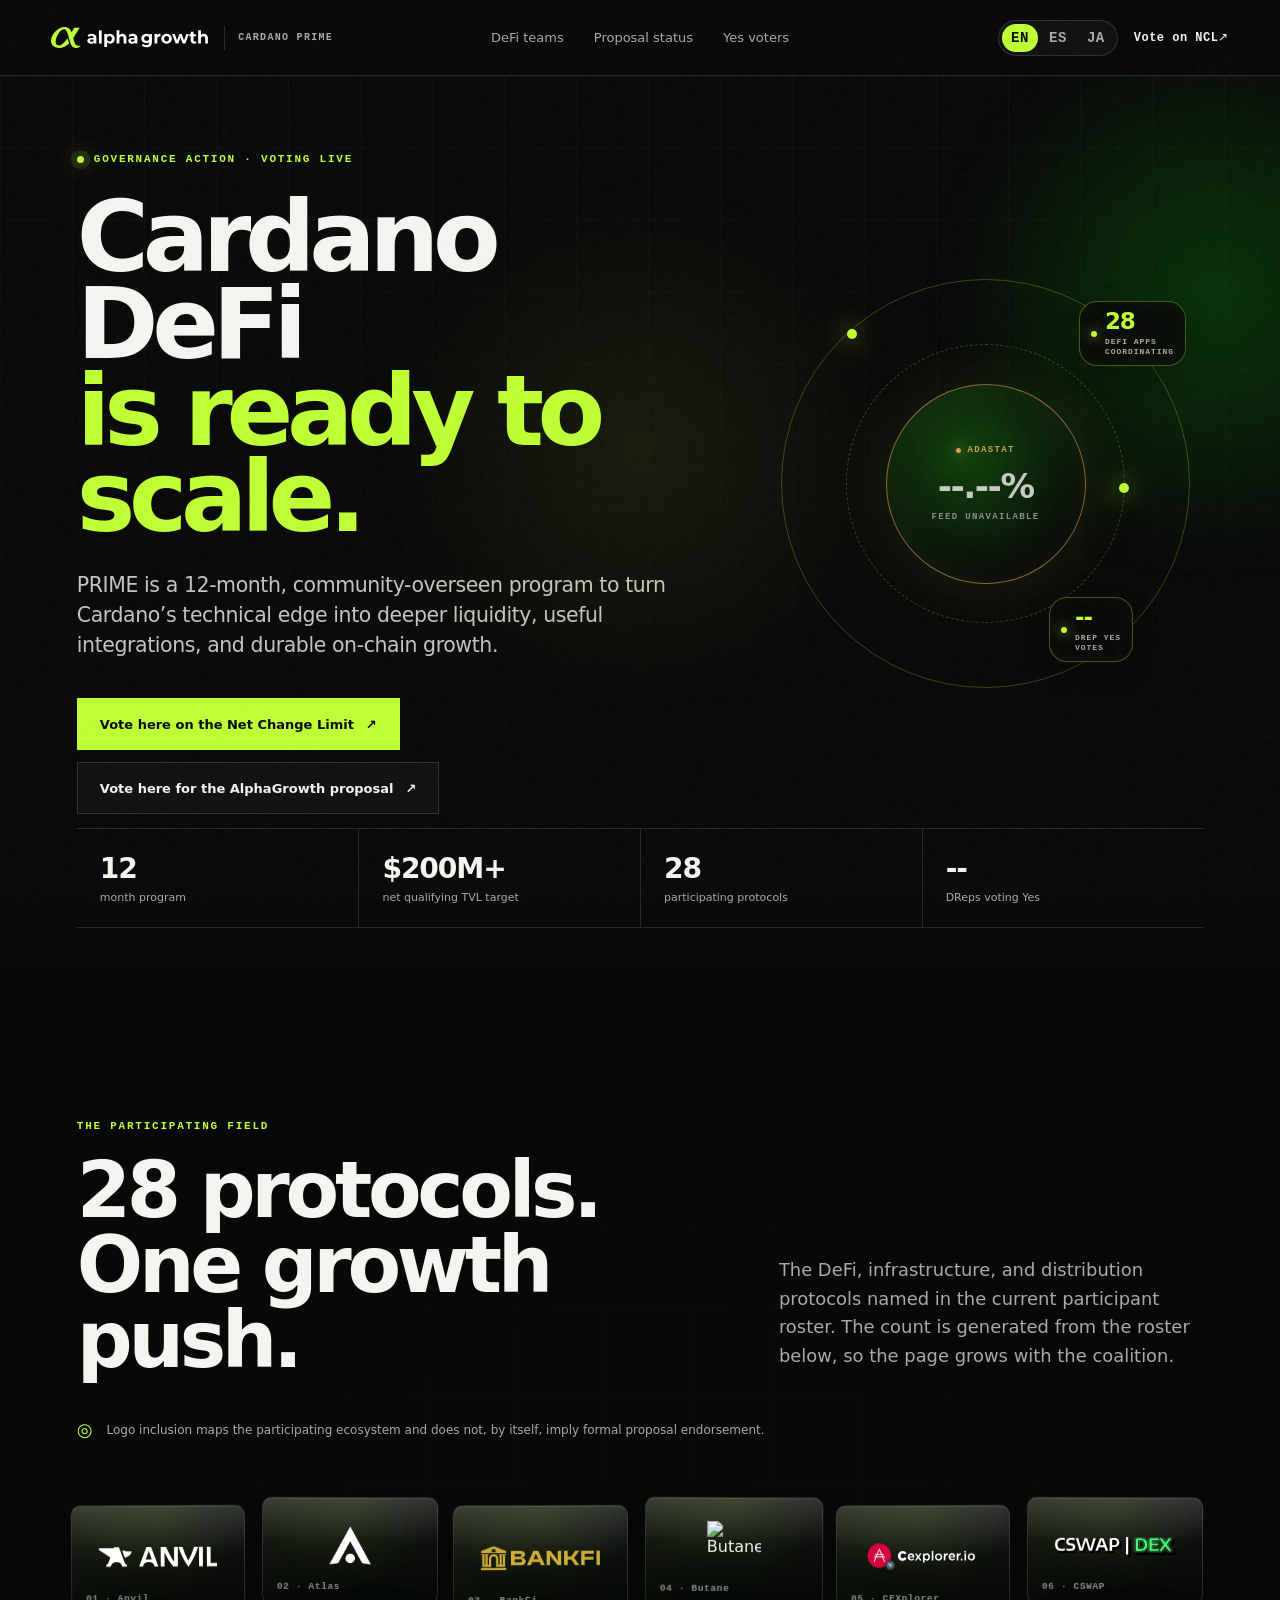
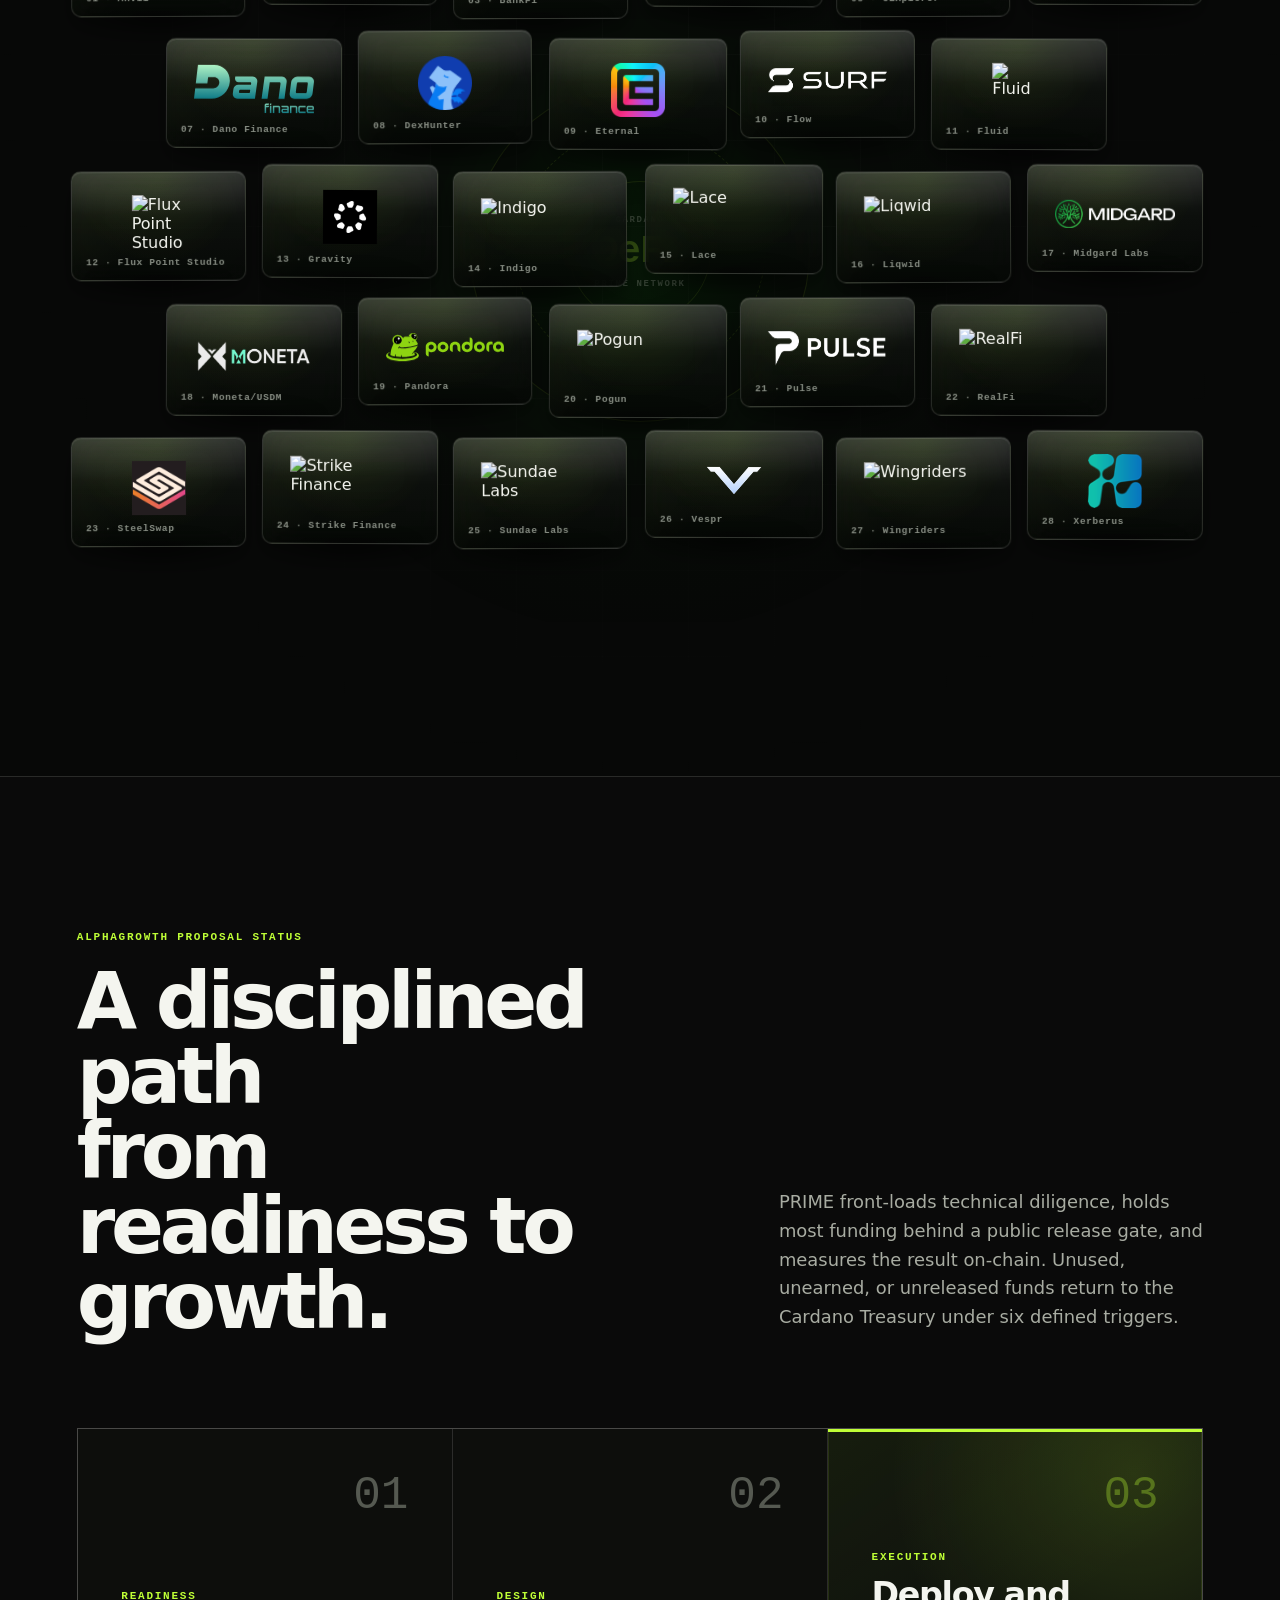
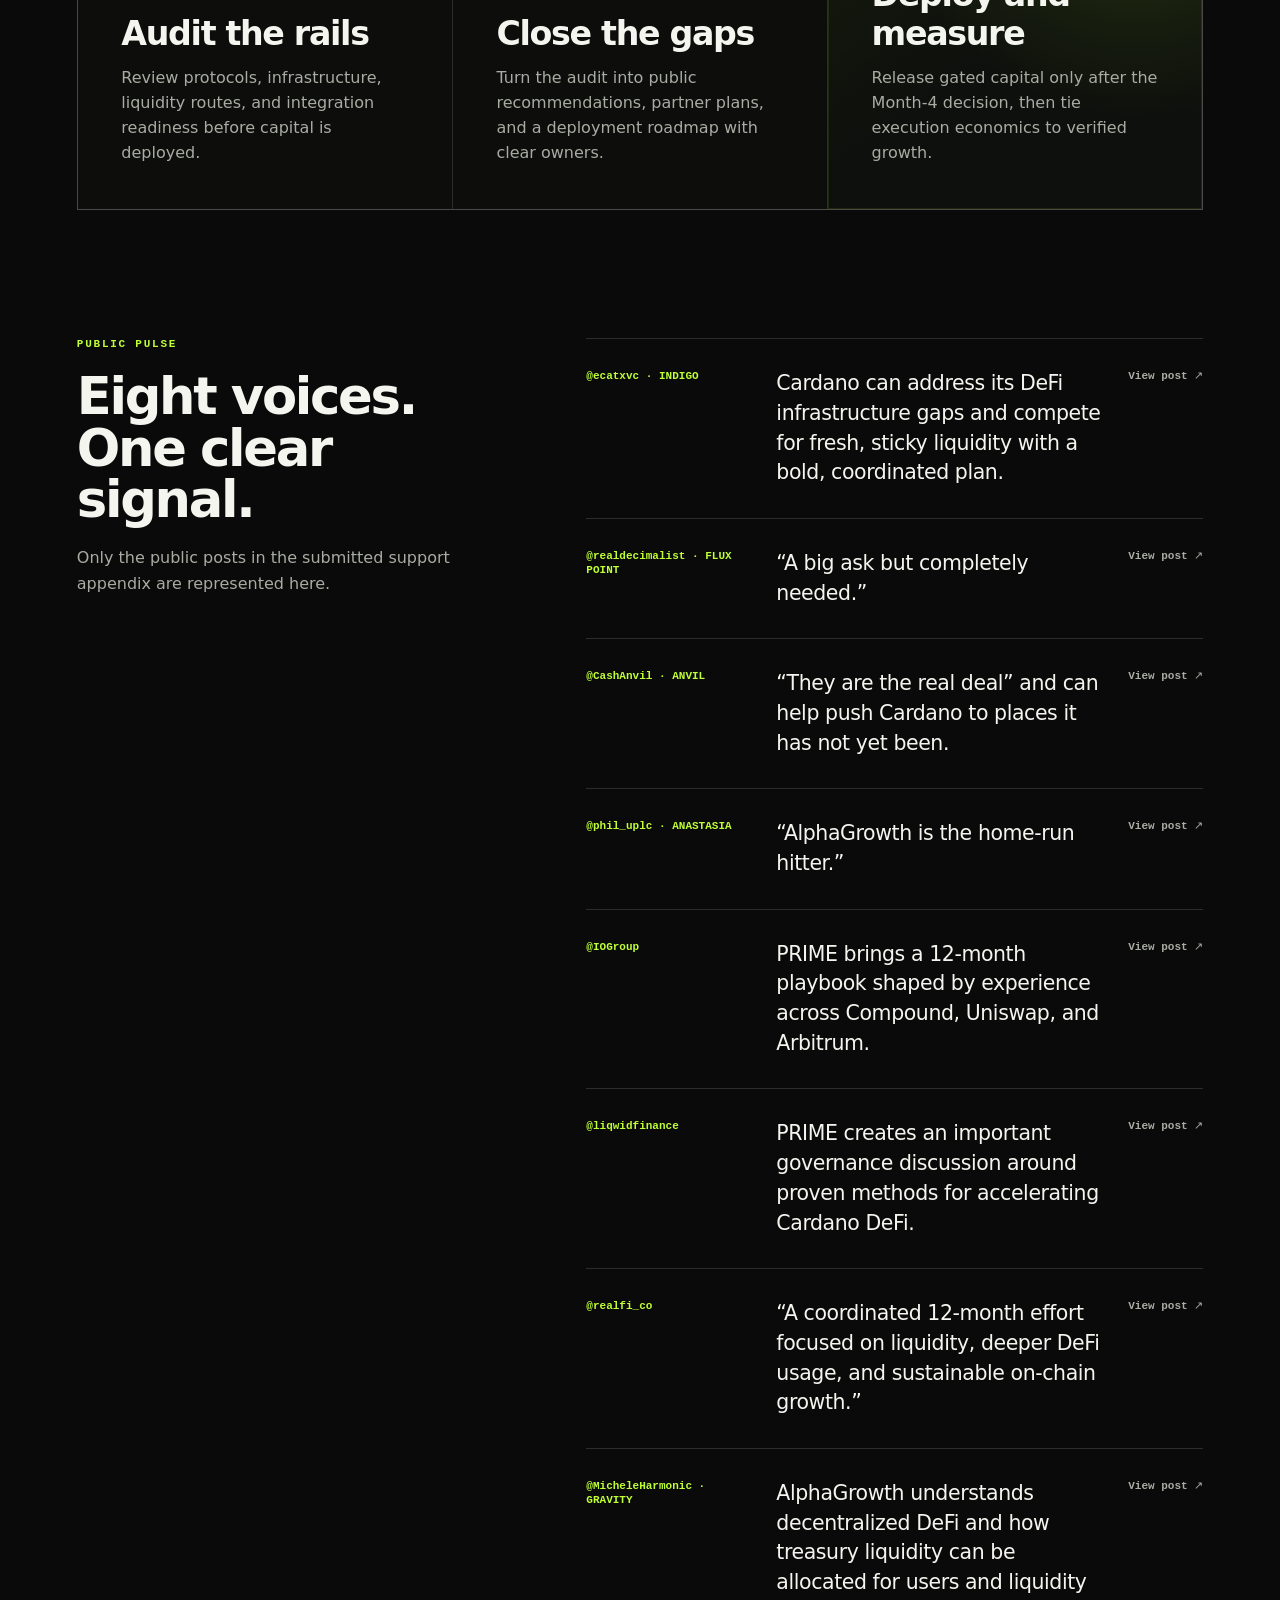
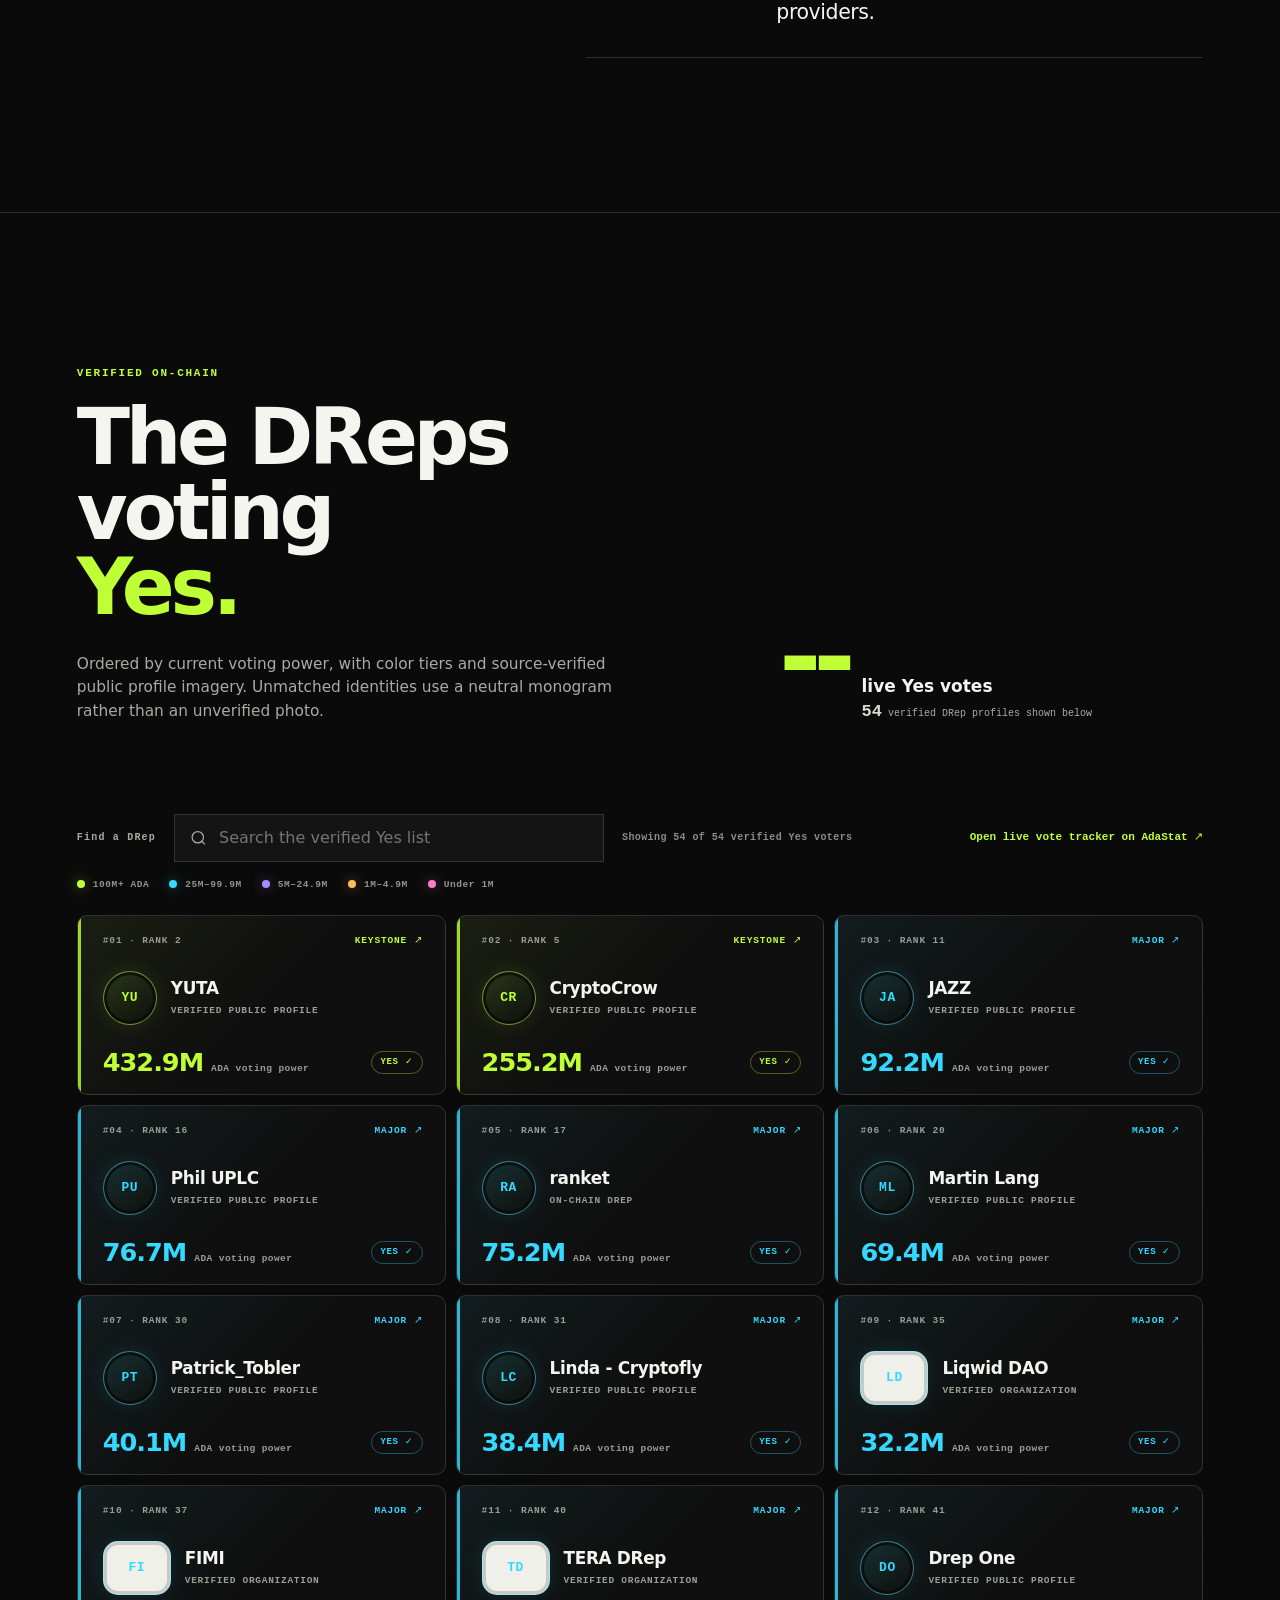
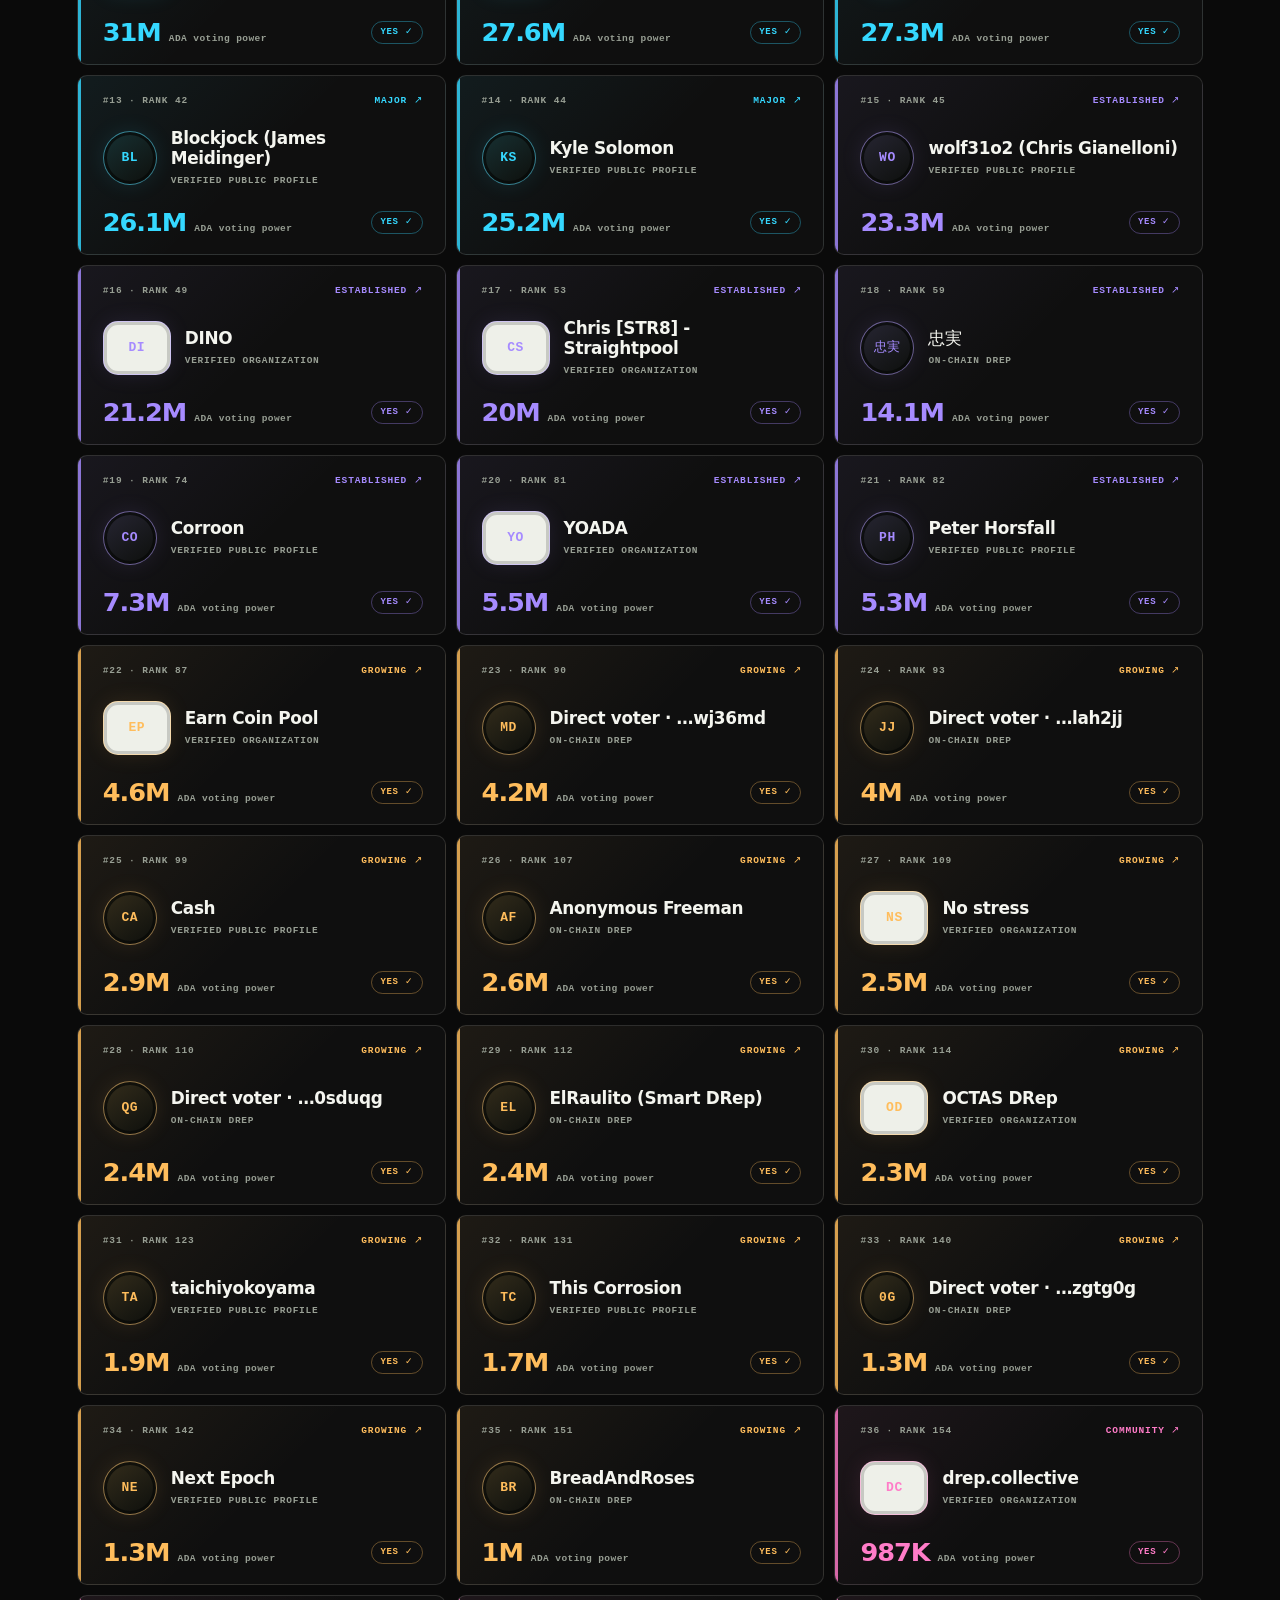
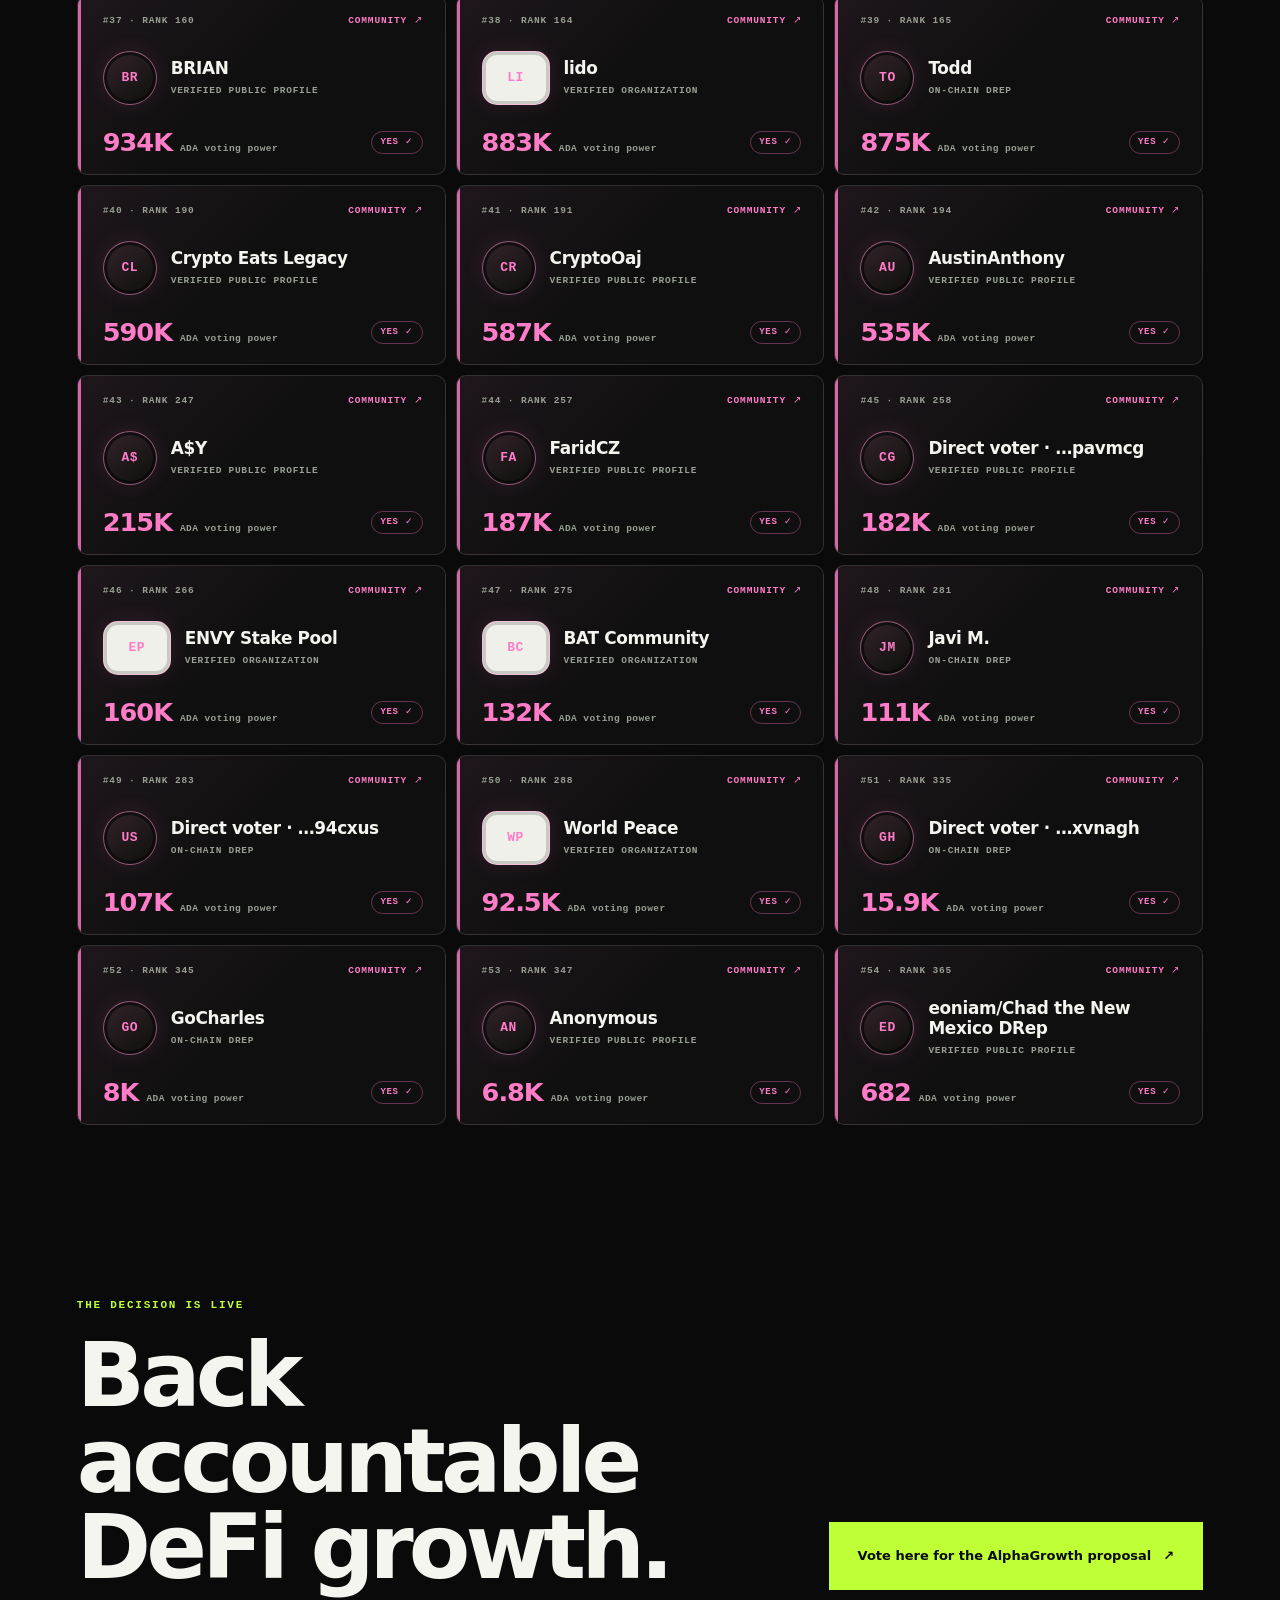
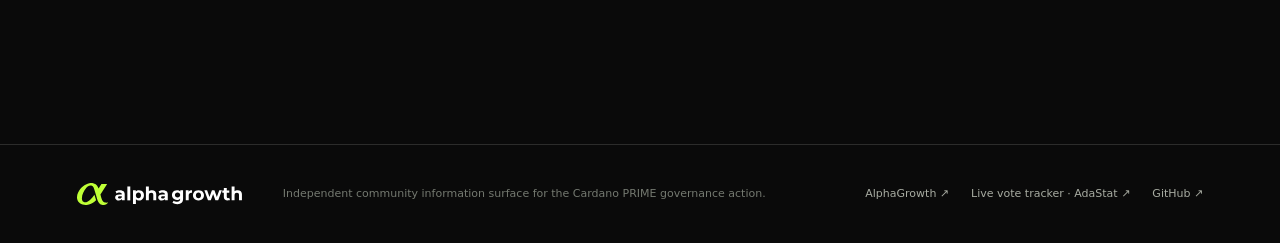
==== commit 9ef02ff6: "Add Spanish and Japanese vote tracker pages" ====
--- a/index.html
+++ b/index.html
@@ -14,6 +14,11 @@
       content="The proposal, the Cardano DeFi landscape, and every verified DRep Yes vote in one place."
     />
     <meta property="og:type" content="website" />
+    <link rel="canonical" href="https://alphagrowth.io/cardano-prime-vote/" />
+    <link rel="alternate" hreflang="en" href="https://alphagrowth.io/cardano-prime-vote/" />
+    <link rel="alternate" hreflang="es" href="https://alphagrowth.io/cardano-prime-vote/es/" />
+    <link rel="alternate" hreflang="ja" href="https://alphagrowth.io/cardano-prime-vote/ja/" />
+    <link rel="alternate" hreflang="x-default" href="https://alphagrowth.io/cardano-prime-vote/" />
     <link rel="icon" href="assets/brand/favicon.svg" type="image/svg+xml" />
     <link rel="stylesheet" href="styles.css" />
     <title>AlphaGrowth × Cardano PRIME</title>
@@ -30,17 +35,24 @@
         <span class="brand-divider" aria-hidden="true"></span>
         <span class="brand-program">CARDANO PRIME</span>
       </a>
-      <nav aria-label="Primary navigation">
+      <nav class="primary-nav" aria-label="Primary navigation">
         <a href="#ecosystem">DeFi teams</a>
         <a href="#program">Proposal status</a>
         <a href="#supporters">Yes voters</a>
       </nav>
-      <a
-        class="header-action"
-        href="https://gov.tools/governance_actions/a75645e0871f3dbb6207df867d9bd6a1a3a5befa40d68df6da651db4d6607fbf#0"
-        target="_blank"
-        rel="noreferrer"
-      >Vote on NCL <span aria-hidden="true">↗</span></a>
+      <div class="header-tools">
+        <nav class="language-switch" aria-label="Language selection">
+          <a href="./" lang="en" hreflang="en" aria-current="page">EN</a>
+          <a href="es/" lang="es" hreflang="es">ES</a>
+          <a href="ja/" lang="ja" hreflang="ja">JA</a>
+        </nav>
+        <a
+          class="header-action"
+          href="https://gov.tools/governance_actions/a75645e0871f3dbb6207df867d9bd6a1a3a5befa40d68df6da651db4d6607fbf#0"
+          target="_blank"
+          rel="noreferrer"
+        >Vote on NCL <span aria-hidden="true">↗</span></a>
+      </div>
     </header>
 
     <main id="main">
--- a/styles.css
+++ b/styles.css
@@ -116,13 +116,18 @@
   backdrop-filter: blur(18px);
 }
 .brand { display: flex; align-items: center; gap: 13px; width: fit-content; }
-.brand img { width: 188px; height: 25px; object-fit: contain; object-position: left center; }
+.brand img { width: 160px; height: 21px; object-fit: contain; object-position: left center; }
 .brand-divider { width: 1px; height: 24px; background: var(--line); }
 .brand-program { font: 600 10px/1.1 ui-monospace, SFMono-Regular, Menlo, monospace; letter-spacing: .13em; color: var(--muted); }
-.site-header nav { display: flex; gap: 30px; font-size: 13px; color: var(--muted); }
-.site-header nav a, .header-action { transition: color .2s ease; }
-.site-header nav a:hover, .site-header nav a:focus-visible, .header-action:hover, .header-action:focus-visible { color: var(--green); }
-.header-action { justify-self: end; display: inline-flex; align-items: center; min-height: 44px; font: 600 12px/1 ui-monospace, SFMono-Regular, Menlo, monospace; letter-spacing: .04em; }
+.primary-nav { display: flex; gap: 30px; font-size: 13px; color: var(--muted); }
+.header-tools { justify-self: end; display: flex; align-items: center; gap: 16px; }
+.language-switch { display: inline-flex; align-items: center; gap: 2px; padding: 3px; border: 1px solid var(--line); border-radius: 999px; background: rgba(255, 255, 255, 0.04); }
+.language-switch a { display: inline-flex; align-items: center; justify-content: center; min-width: 31px; height: 28px; padding: 0 9px; border-radius: 999px; color: var(--muted); font: 700 14px/1 ui-monospace, SFMono-Regular, Menlo, monospace; letter-spacing: .04em; transition: color .2s ease, background .2s ease; }
+.language-switch a[aria-current="page"] { color: #0a0a0a; background: var(--green); }
+.primary-nav a, .header-action { transition: color .2s ease; }
+.primary-nav a:hover, .primary-nav a:focus-visible, .header-action:hover, .header-action:focus-visible, .language-switch a:hover, .language-switch a:focus-visible { color: var(--green); }
+.language-switch a[aria-current="page"]:hover, .language-switch a[aria-current="page"]:focus-visible { color: #0a0a0a; }
+.header-action { display: inline-flex; align-items: center; min-height: 44px; font: 600 12px/1 ui-monospace, SFMono-Regular, Menlo, monospace; letter-spacing: .04em; }
 
 :where(a, button, input):focus-visible {
   outline: 2px solid var(--green);
@@ -581,7 +586,7 @@
 .closing h2 { font-size: clamp(48px, 7vw, 100px); }
 .button-large { min-height: 68px; padding: 0 28px; flex: 0 0 auto; }
 .site-footer { display: grid; grid-template-columns: auto 1fr auto; gap: 40px; align-items: center; padding: 38px clamp(20px, 6vw, 92px); border-top: 1px solid var(--line); }
-.footer-brand img { width: 195px; height: 26px; object-fit: contain; object-position: left; }
+.footer-brand img { width: 166px; height: 22px; object-fit: contain; object-position: left; }
 .site-footer p { margin: 0; color: #747970; font-size: 11px; }
 .site-footer > div { display: flex; gap: 22px; color: var(--muted); font-size: 11px; }
 .site-footer a:hover, .site-footer a:focus-visible { color: var(--green); }
@@ -591,7 +596,7 @@
 
 @media (max-width: 1050px) {
   .site-header { grid-template-columns: 1fr auto; }
-  .site-header nav { display: none; }
+  .primary-nav { display: none; }
   .hero { grid-template-columns: 1fr; min-height: auto; padding-top: 150px; }
   .hero-copy { max-width: 830px; }
   .hero-orbit { width: min(72vw, 480px); margin: 80px auto 0; }
@@ -611,8 +616,10 @@
 
 @media (max-width: 720px) {
   .site-header { height: 68px; }
-  .brand img { width: 160px; }
+  .brand img { width: 136px; }
   .brand-program, .brand-divider { display: none; }
+  .header-tools { gap: 10px; }
+  .language-switch a { min-width: 27px; height: 26px; padding: 0 7px; font-size: 14px; }
   .header-action { font-size: 10px; }
   .hero { padding-top: 128px; }
   .hero h1 { font-size: clamp(50px, 16vw, 74px); }
@@ -642,6 +649,7 @@
 }
 
 @media (max-width: 440px) {
+  .header-action { display: none; }
   .metric-strip span { font-size: 10px; }
   .orbit-stat { gap: 5px; padding: 7px 8px; border-radius: 14px; font-size: 6.5px; letter-spacing: .09em; }
   .orbit-stat__dot { width: 4px; height: 4px; flex-basis: 4px; }
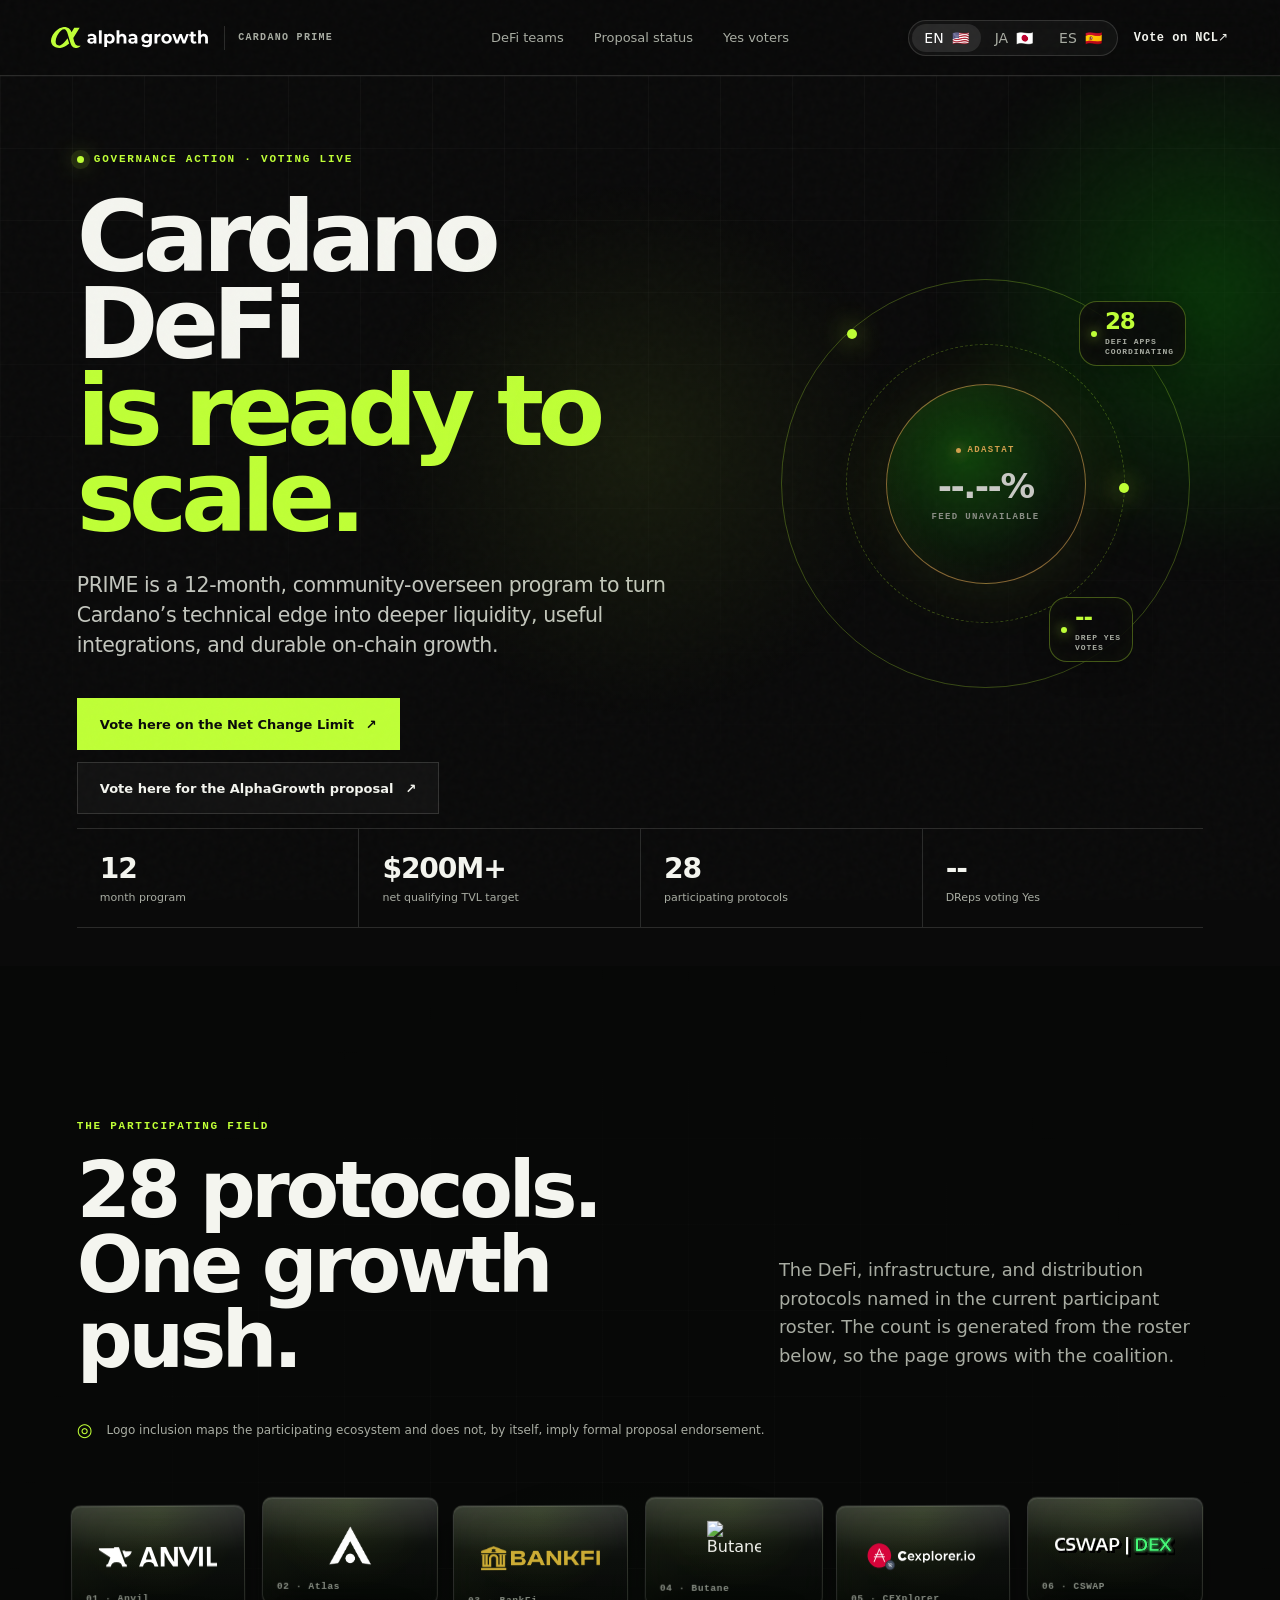
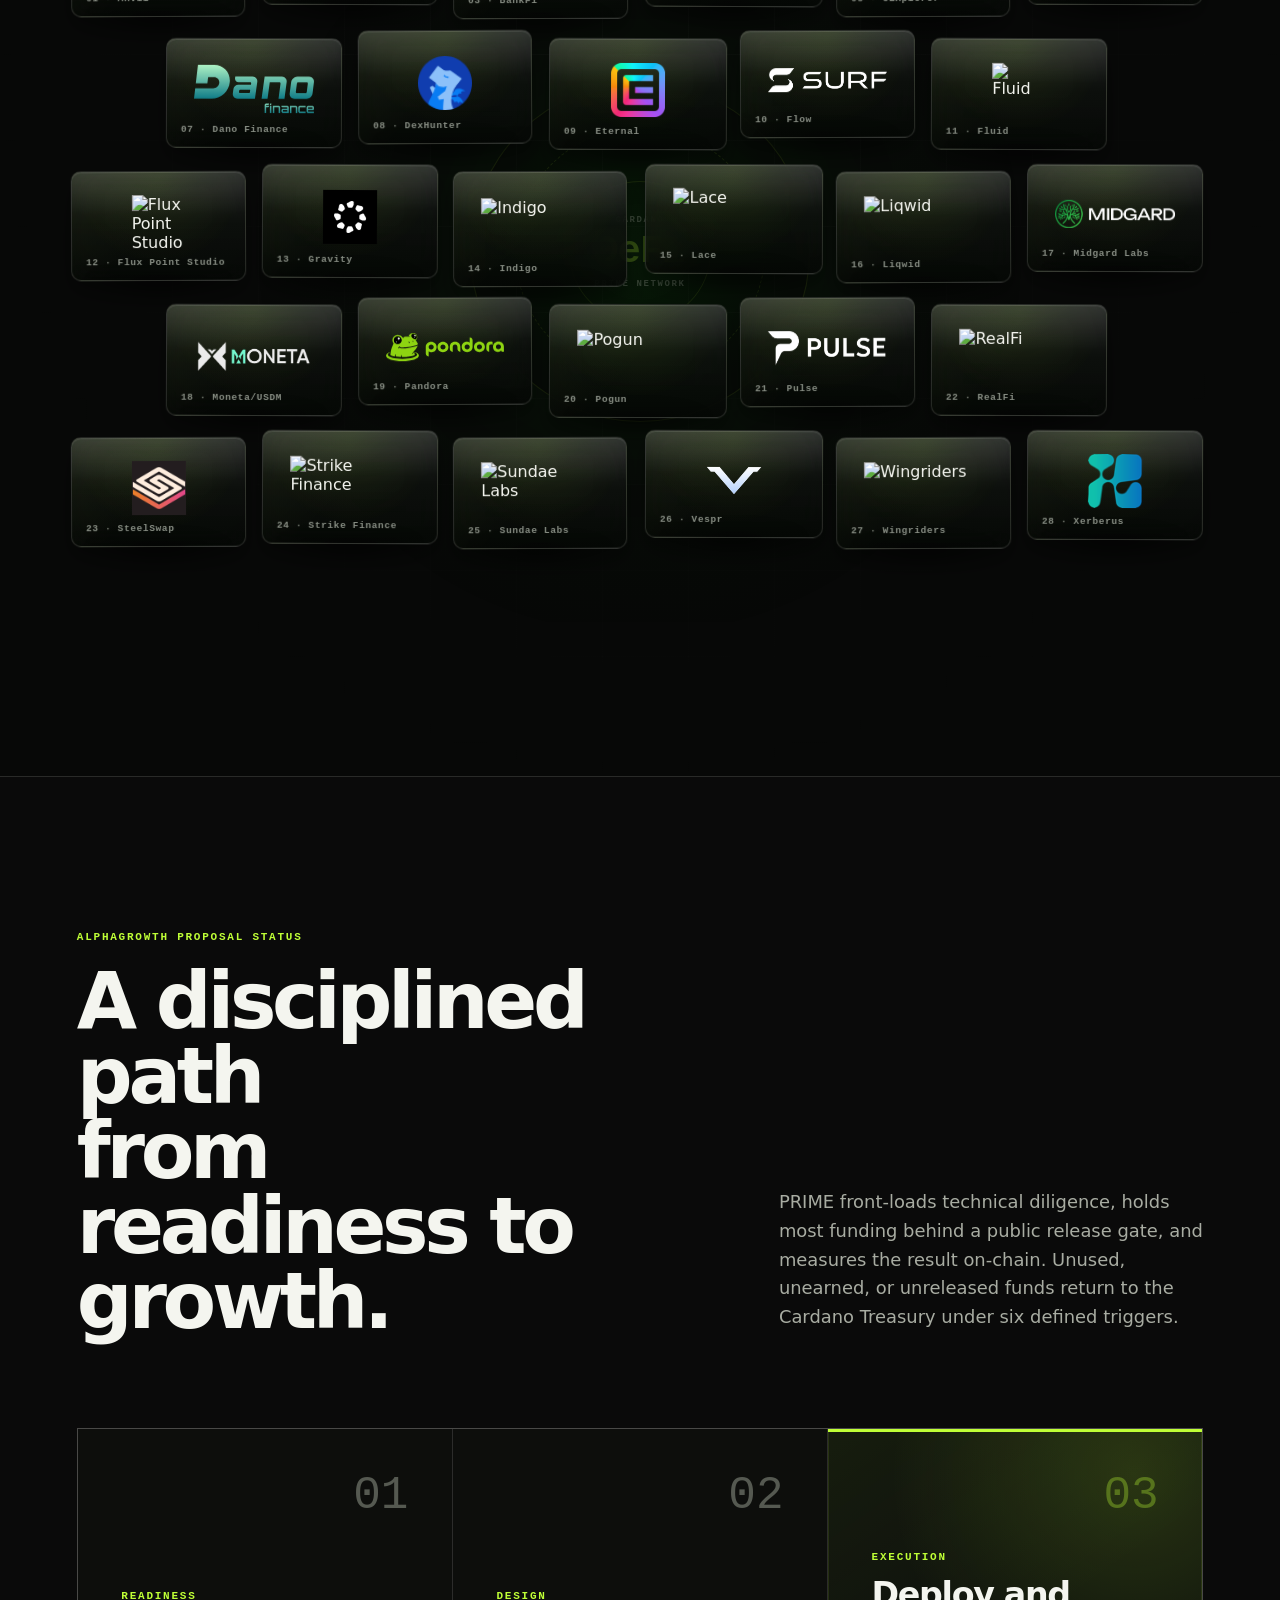
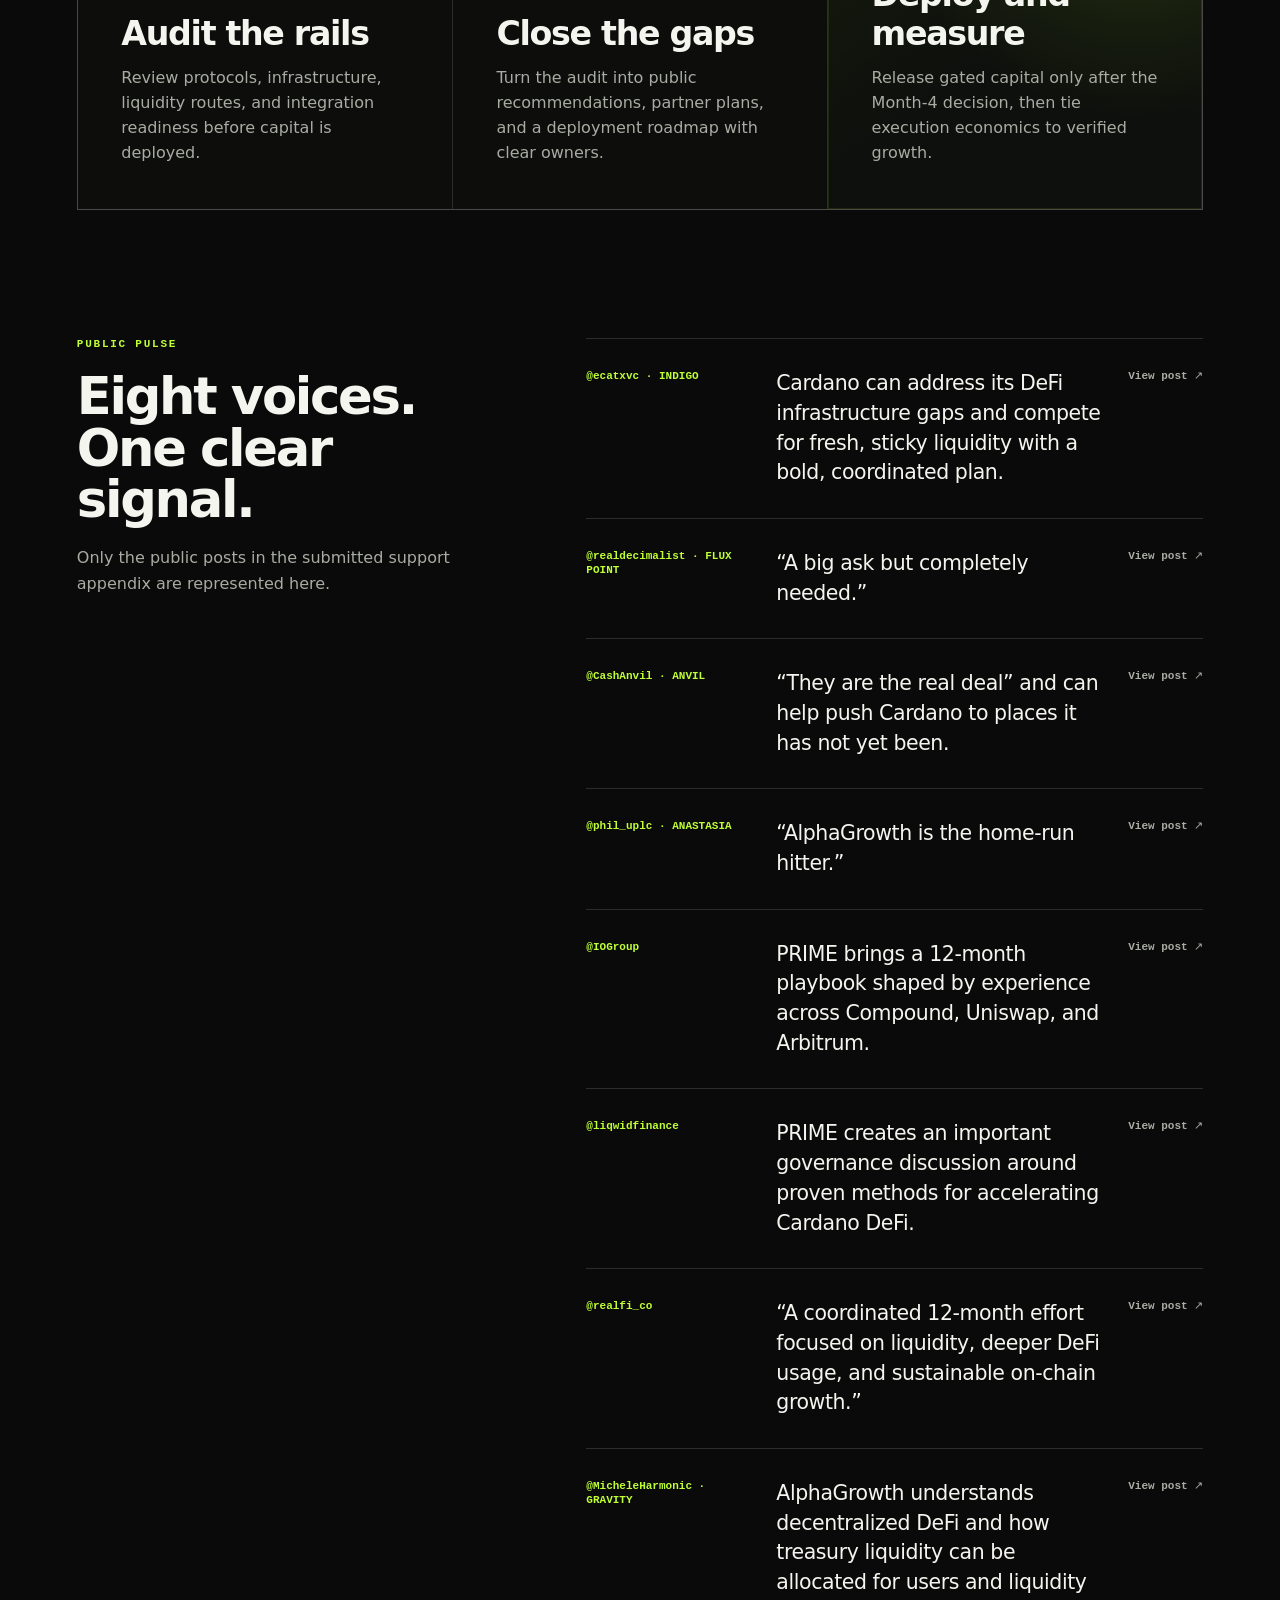
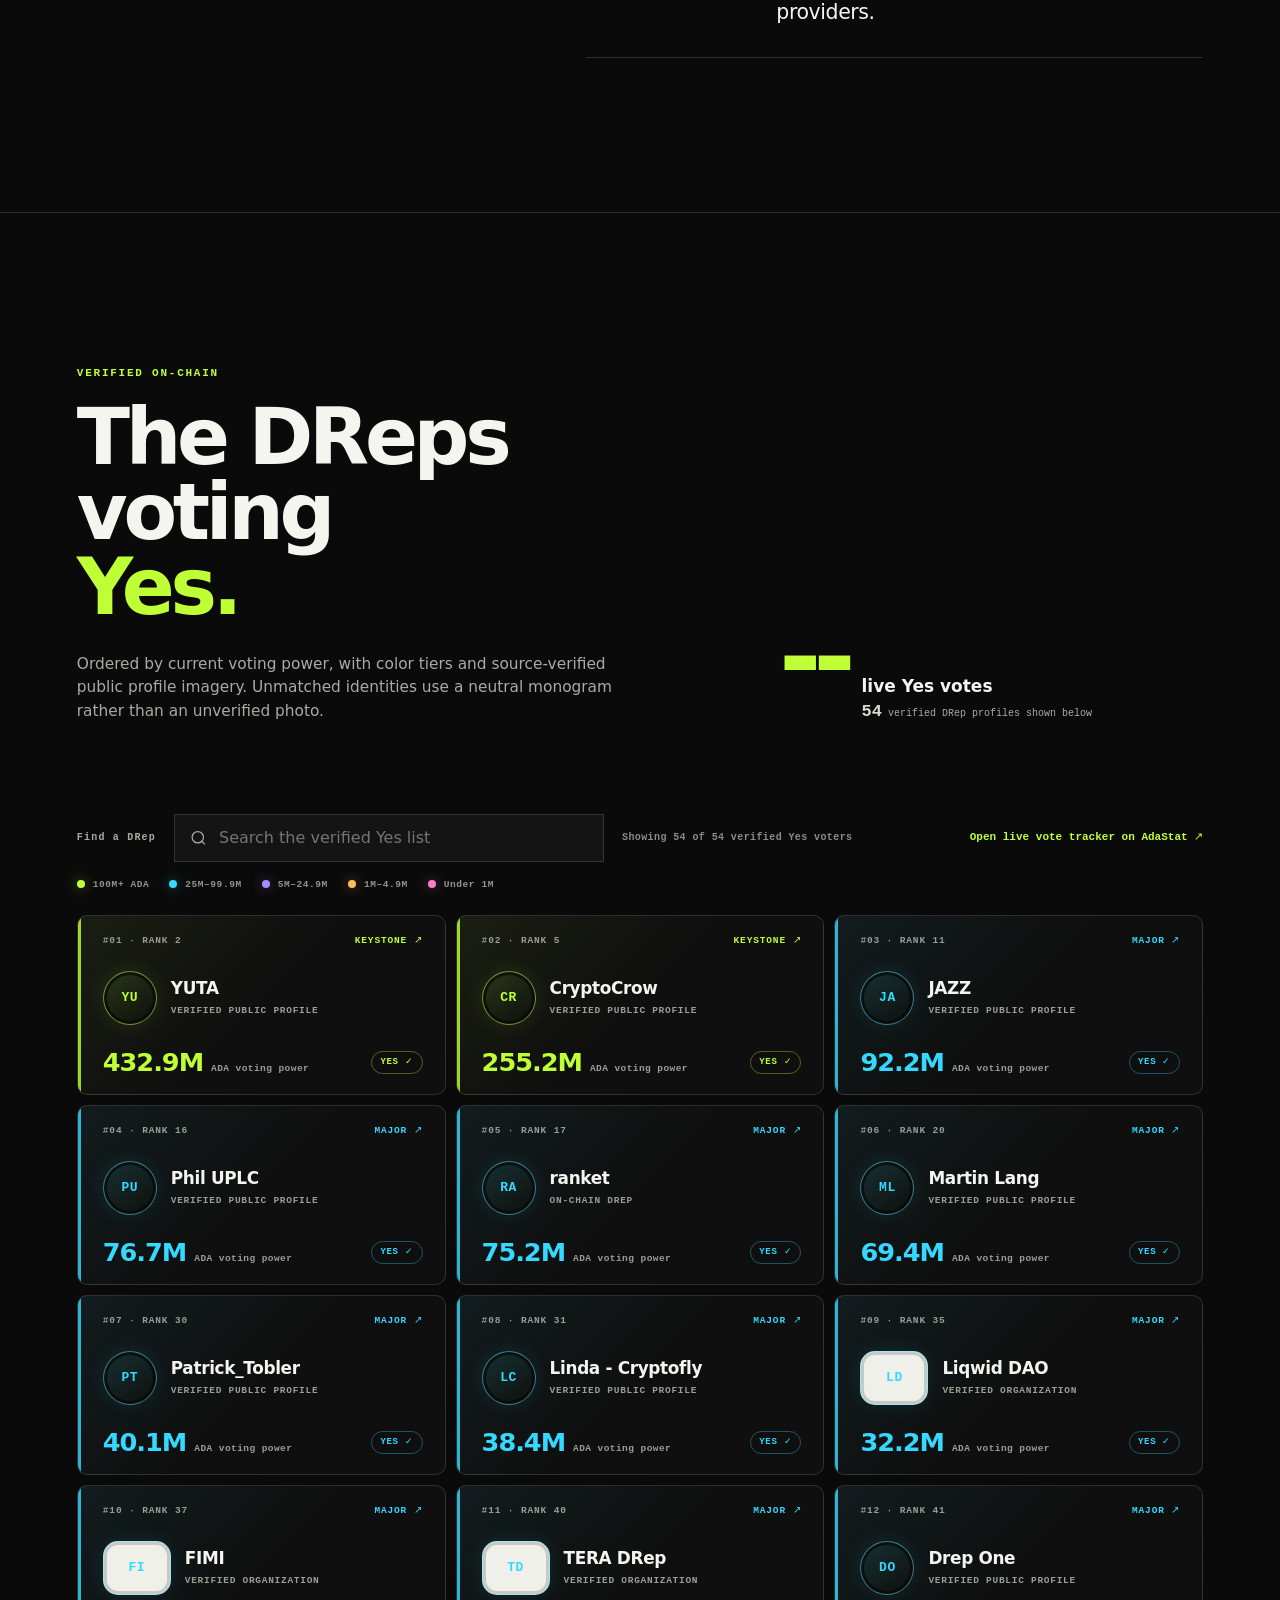
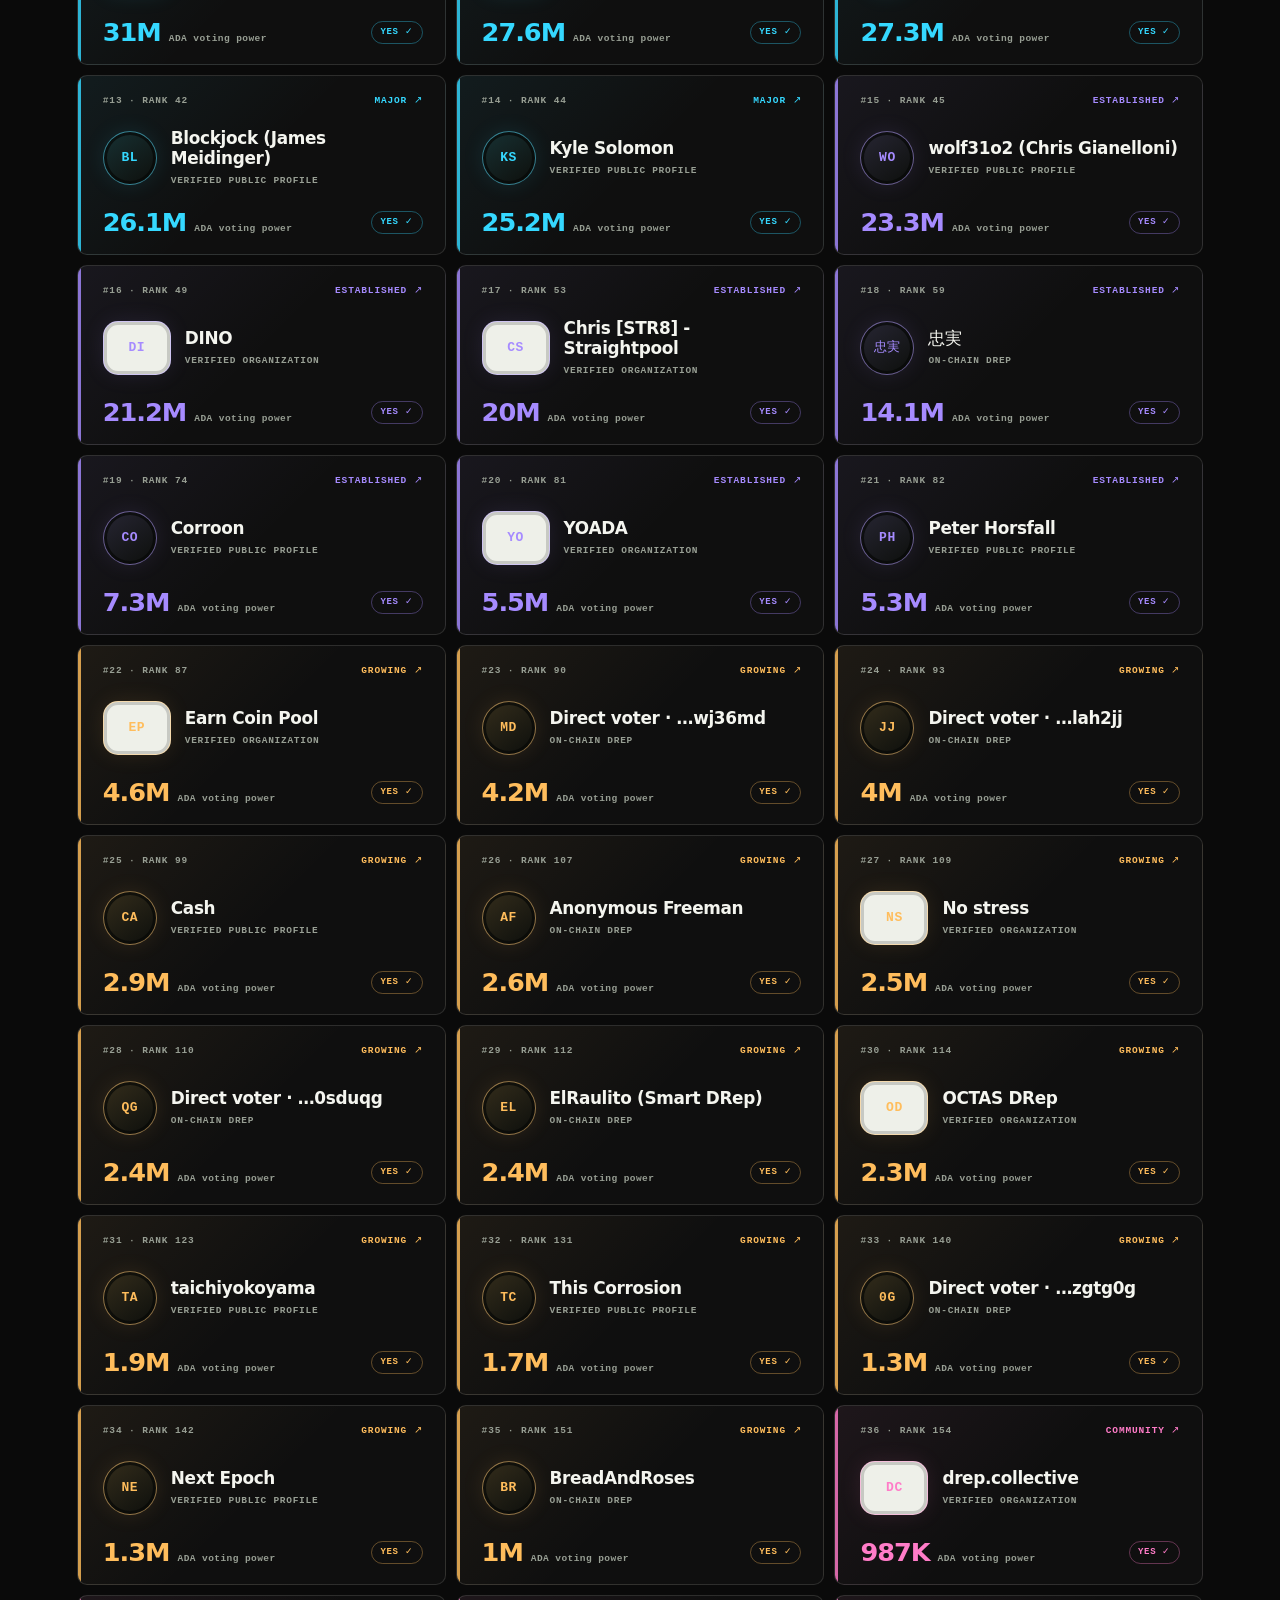
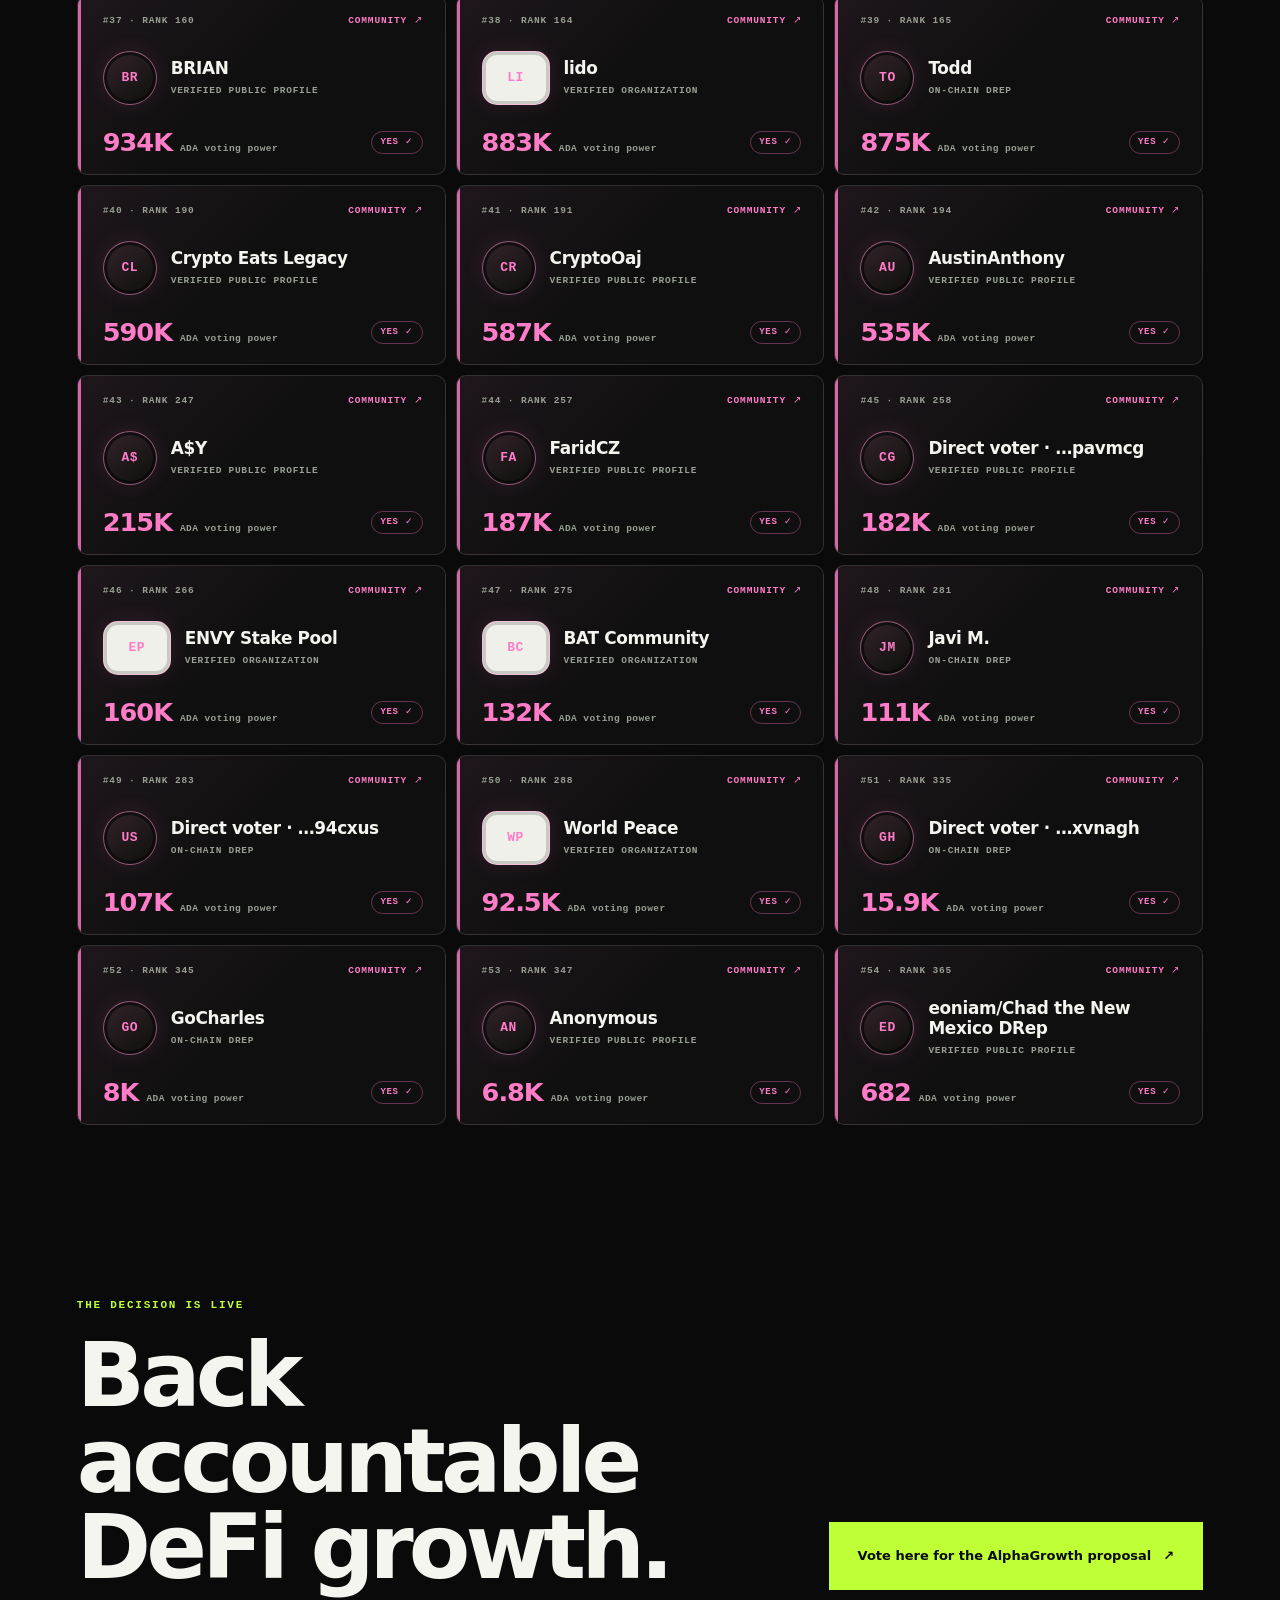
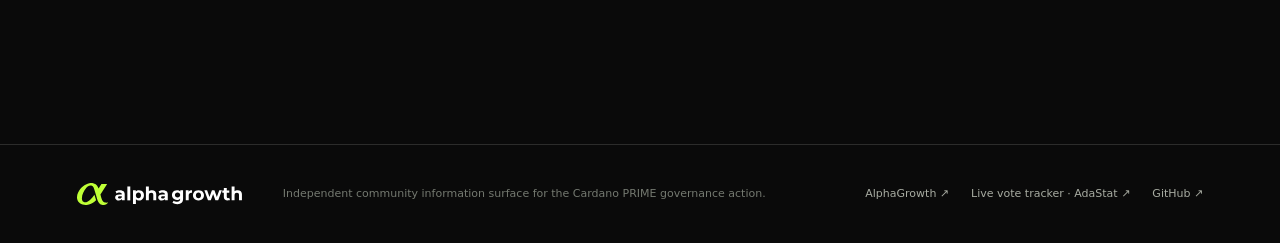
==== commit bcfda698: "Update language switcher styling" ====
--- a/index.html
+++ b/index.html
@@ -42,9 +42,9 @@
       </nav>
       <div class="header-tools">
         <nav class="language-switch" aria-label="Language selection">
-          <a href="./" lang="en" hreflang="en" aria-current="page">EN</a>
-          <a href="es/" lang="es" hreflang="es">ES</a>
-          <a href="ja/" lang="ja" hreflang="ja">JA</a>
+          <a href="./" lang="en" hreflang="en" aria-current="page">EN <span aria-hidden="true">🇺🇸</span></a>
+          <a href="ja/" lang="ja" hreflang="ja">JA <span aria-hidden="true">🇯🇵</span></a>
+          <a href="es/" lang="es" hreflang="es">ES <span aria-hidden="true">🇪🇸</span></a>
         </nav>
         <a
           class="header-action"
--- a/styles.css
+++ b/styles.css
@@ -122,11 +122,11 @@
 .primary-nav { display: flex; gap: 30px; font-size: 13px; color: var(--muted); }
 .header-tools { justify-self: end; display: flex; align-items: center; gap: 16px; }
 .language-switch { display: inline-flex; align-items: center; gap: 2px; padding: 3px; border: 1px solid var(--line); border-radius: 999px; background: rgba(255, 255, 255, 0.04); }
-.language-switch a { display: inline-flex; align-items: center; justify-content: center; min-width: 31px; height: 28px; padding: 0 9px; border-radius: 999px; color: var(--muted); font: 700 14px/1 ui-monospace, SFMono-Regular, Menlo, monospace; letter-spacing: .04em; transition: color .2s ease, background .2s ease; }
-.language-switch a[aria-current="page"] { color: #0a0a0a; background: var(--green); }
+.language-switch a { display: inline-flex; align-items: center; justify-content: center; gap: 8px; min-width: 31px; height: 28px; padding: 0 12px; border-radius: 999px; color: var(--muted); font: 400 14px/1 Roboto, Inter, ui-sans-serif, system-ui, -apple-system, BlinkMacSystemFont, "Segoe UI", sans-serif; letter-spacing: 0; transition: color .2s ease, background .2s ease; }
+.language-switch a[aria-current="page"] { color: #fff; background: rgba(255, 255, 255, 0.1); }
 .primary-nav a, .header-action { transition: color .2s ease; }
-.primary-nav a:hover, .primary-nav a:focus-visible, .header-action:hover, .header-action:focus-visible, .language-switch a:hover, .language-switch a:focus-visible { color: var(--green); }
-.language-switch a[aria-current="page"]:hover, .language-switch a[aria-current="page"]:focus-visible { color: #0a0a0a; }
+.primary-nav a:hover, .primary-nav a:focus-visible, .header-action:hover, .header-action:focus-visible { color: var(--green); }
+.language-switch a:hover, .language-switch a:focus-visible { color: #fff; }
 .header-action { display: inline-flex; align-items: center; min-height: 44px; font: 600 12px/1 ui-monospace, SFMono-Regular, Menlo, monospace; letter-spacing: .04em; }
 
 :where(a, button, input):focus-visible {
@@ -619,7 +619,7 @@
   .brand img { width: 136px; }
   .brand-program, .brand-divider { display: none; }
   .header-tools { gap: 10px; }
-  .language-switch a { min-width: 27px; height: 26px; padding: 0 7px; font-size: 14px; }
+  .language-switch a { min-width: 27px; height: 26px; padding: 0 10px; font-size: 14px; }
   .header-action { font-size: 10px; }
   .hero { padding-top: 128px; }
   .hero h1 { font-size: clamp(50px, 16vw, 74px); }
